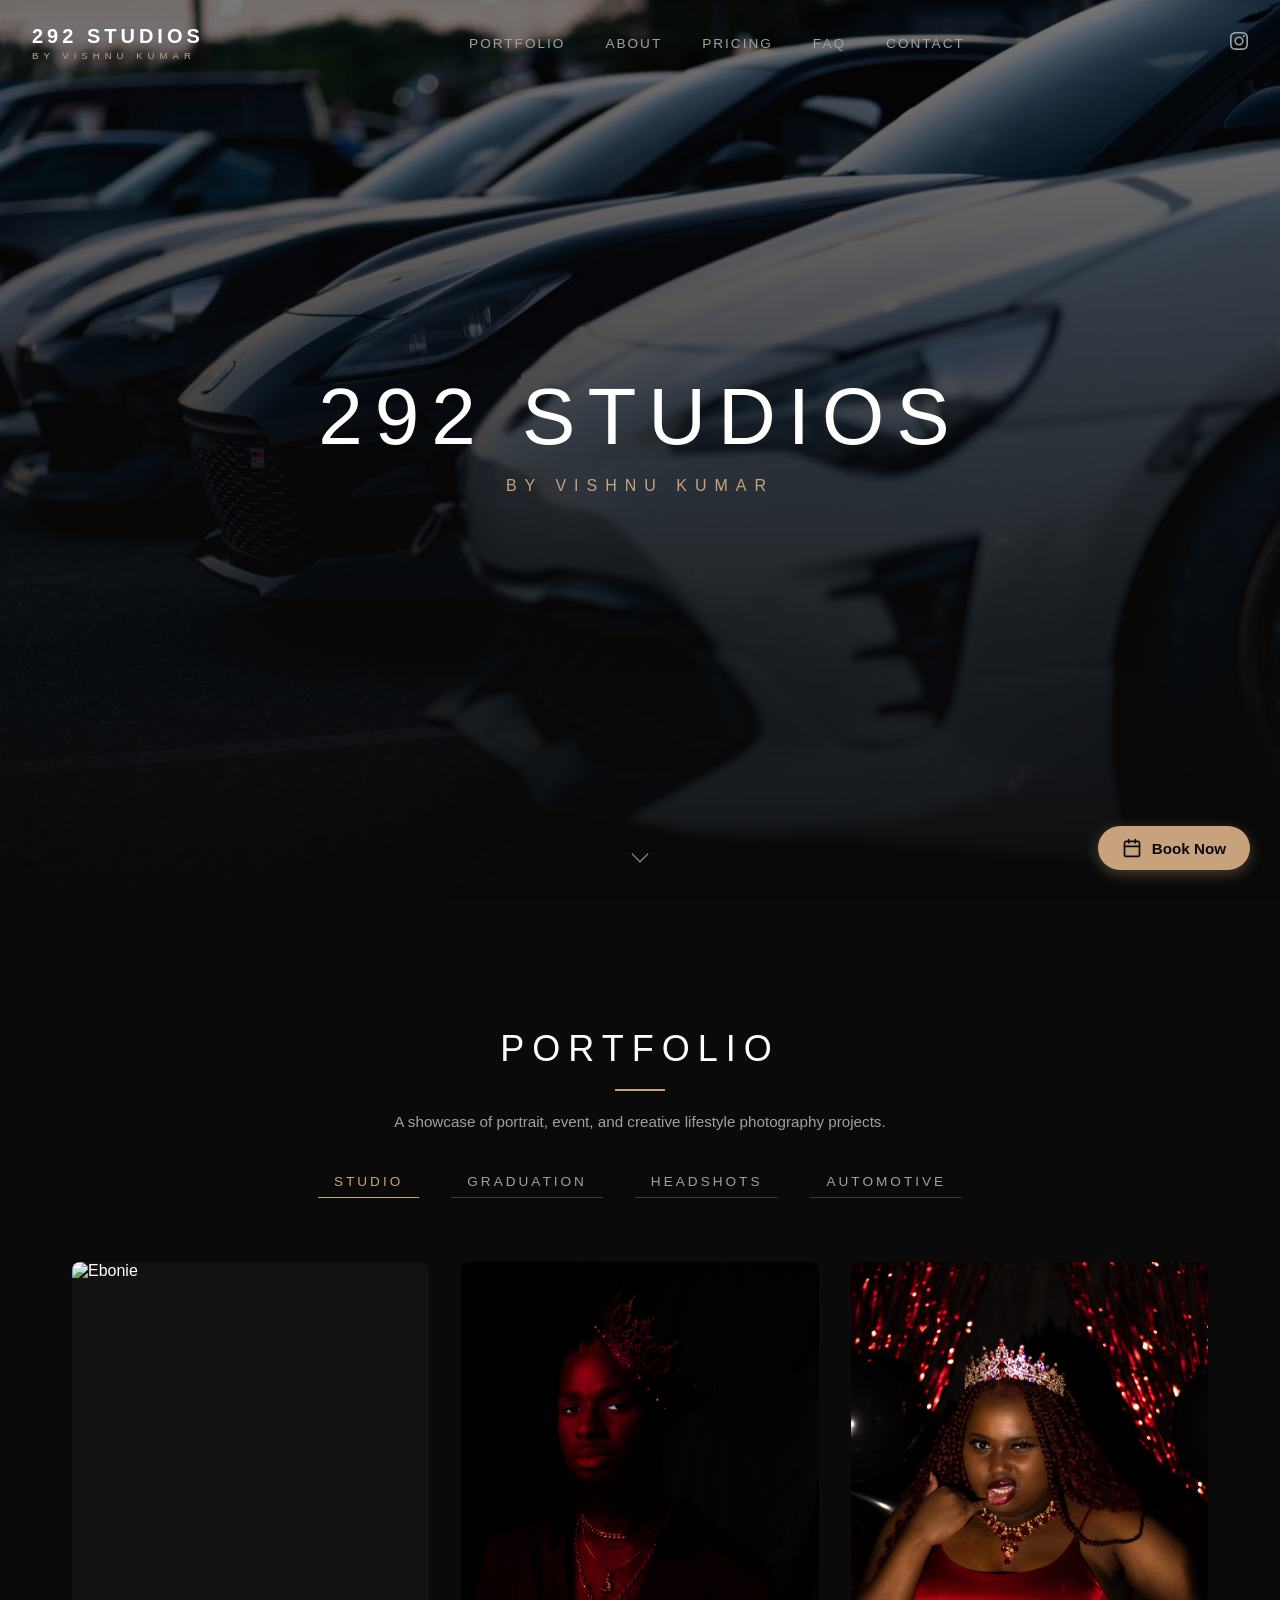
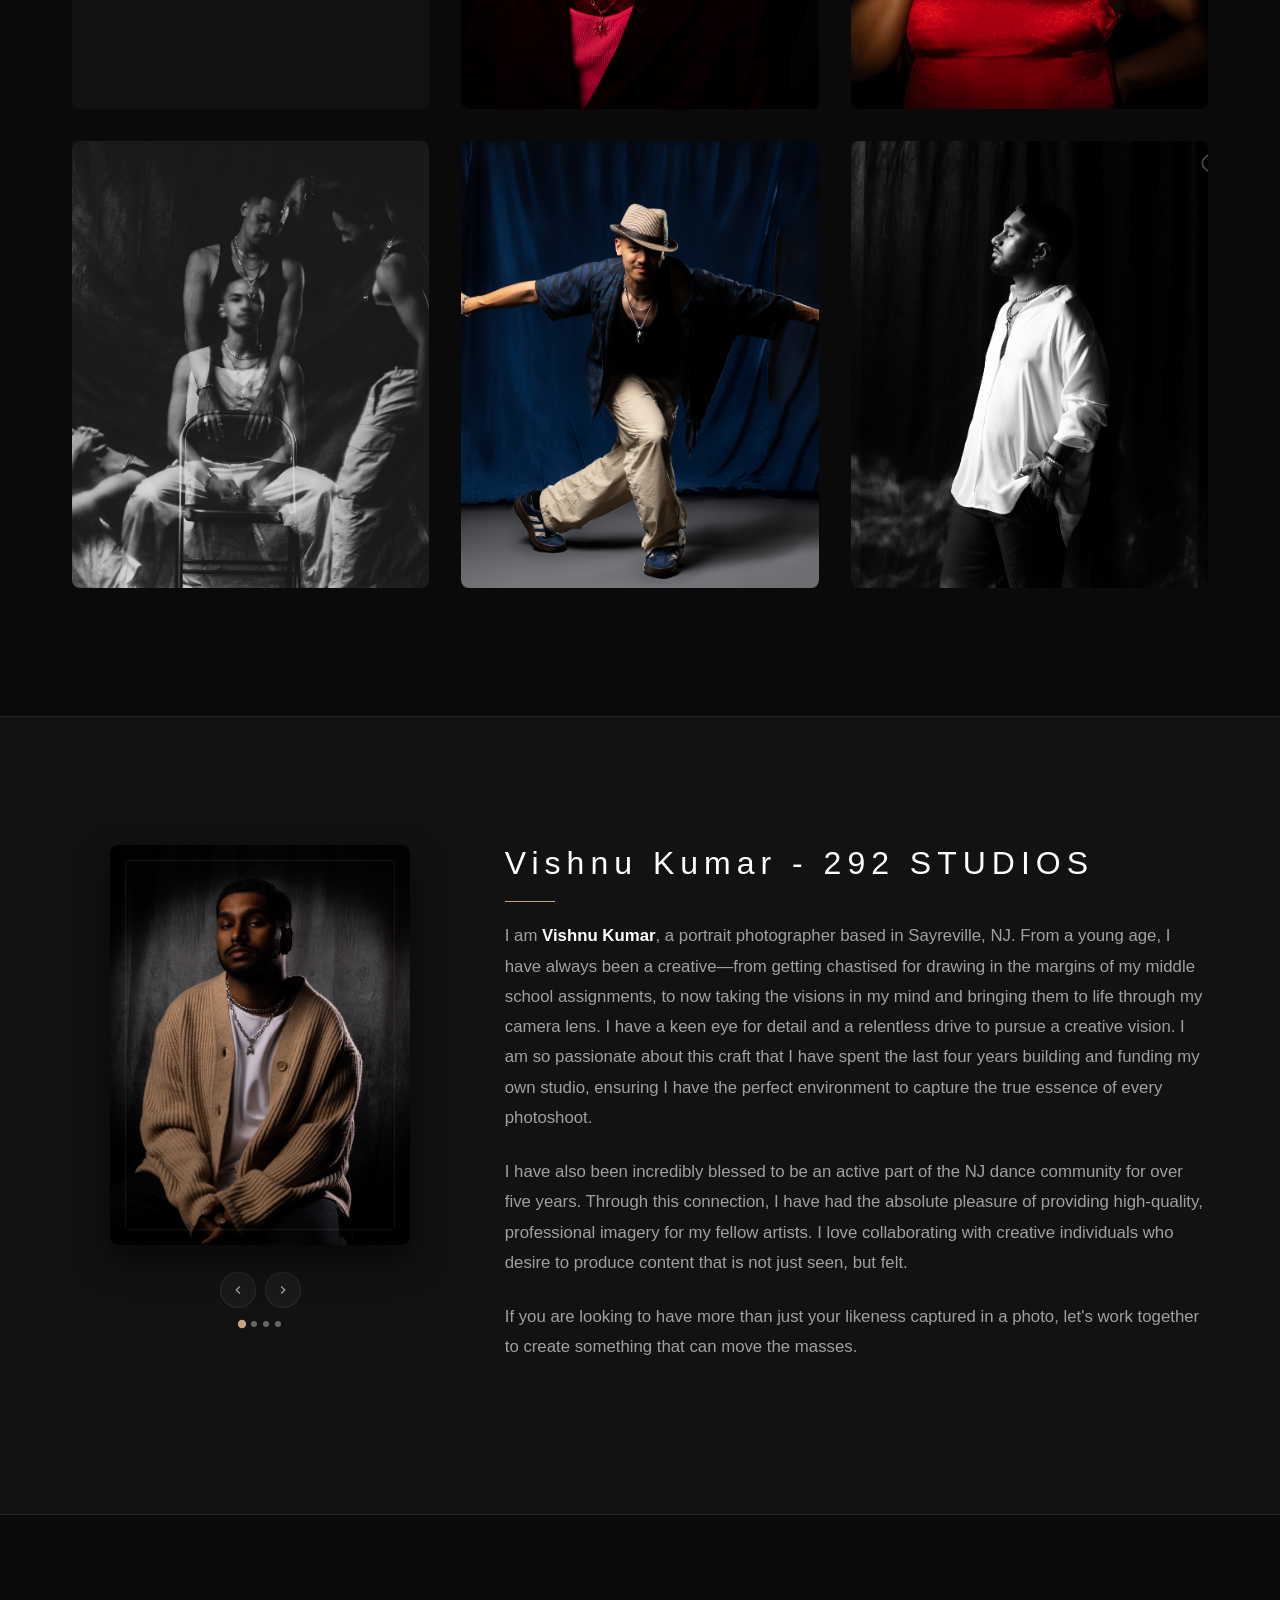
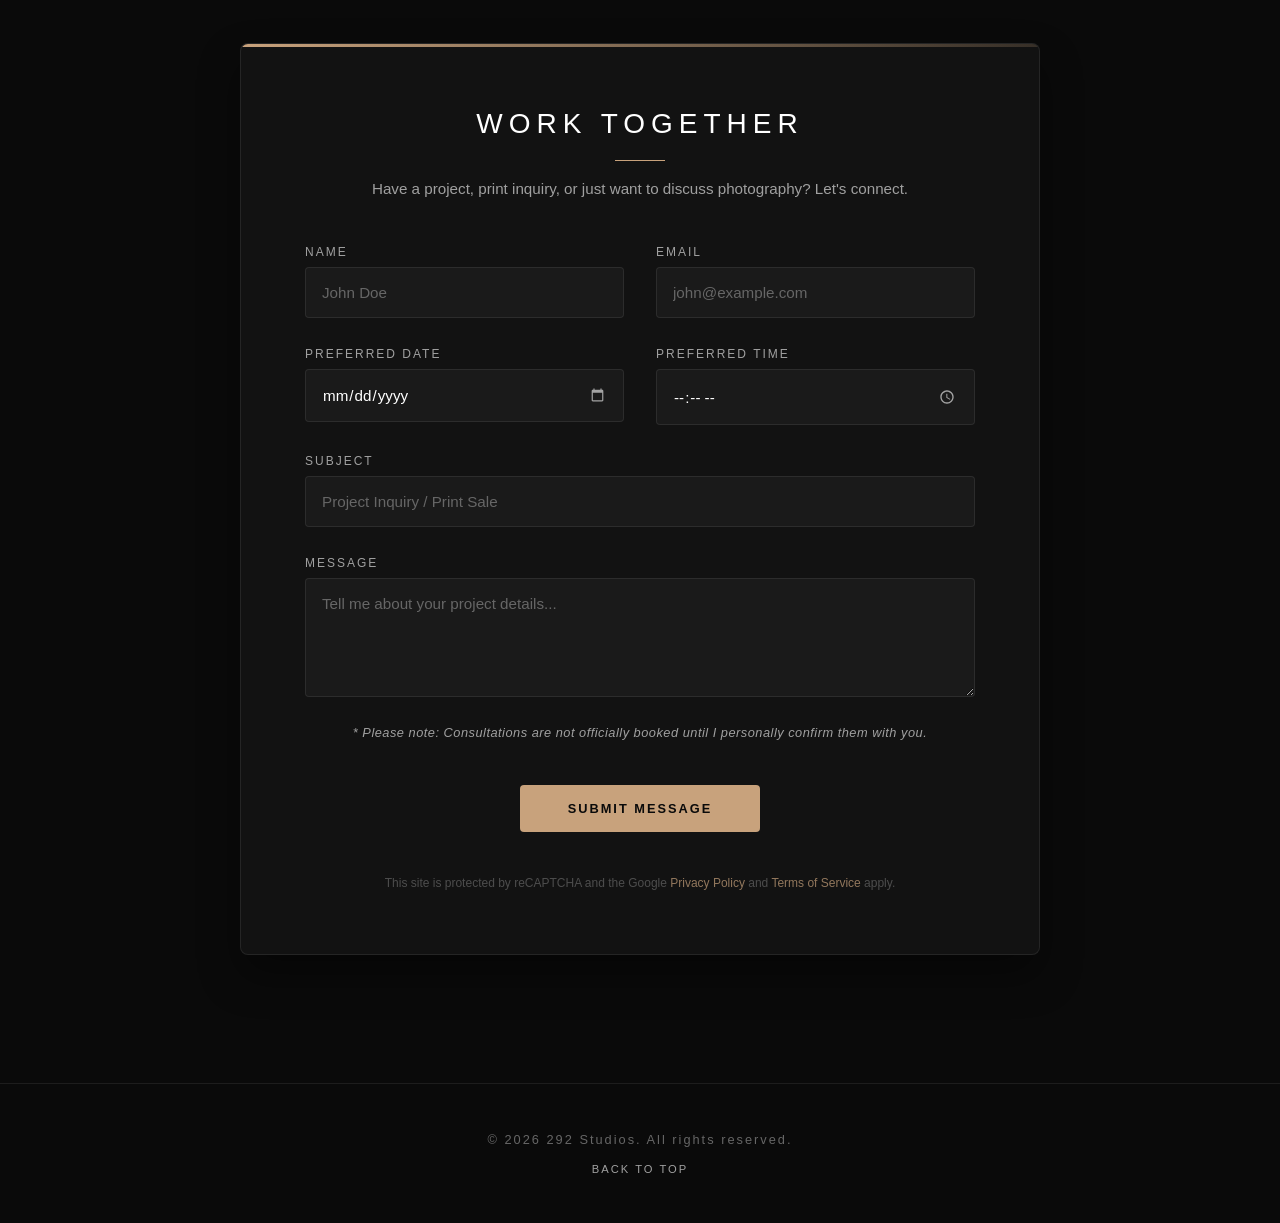
==== index.html @ e20401af "feat: display all automotive photos directly in grid on home page and add direct lightbox support" ====
<!DOCTYPE html>
<html lang="en">
<head>
    <meta charset="UTF-8">
    <meta name="viewport" content="width=device-width, initial-scale=1.0">
    <meta http-equiv="Content-Security-Policy" content="default-src 'self'; script-src 'self' https://www.googletagmanager.com https://cdn.jsdelivr.net https://www.google.com/recaptcha/ https://www.gstatic.com/recaptcha/; style-src 'self' 'unsafe-inline' https://fonts.googleapis.com https://cdn.jsdelivr.net; font-src 'self' https://fonts.gstatic.com; img-src 'self' data: https://images.unsplash.com https://www.google-analytics.com; connect-src 'self' https://script.google.com https://script.googleusercontent.com https://www.google-analytics.com https://*.google-analytics.com https://stats.g.doubleclick.net; frame-src 'self' https://www.google.com/recaptcha/ https://recaptcha.google.com/recaptcha/;">
    
    <!-- Google tag (gtag.js) -->
    <script async src="https://www.googletagmanager.com/gtag/js?id=G-B8R3D8LXMF"></script>
    <script src="analytics.js"></script>

    <!-- Google reCAPTCHA v3 -->
    <script src="https://www.google.com/recaptcha/api.js?render=6LdbzBUtAAAAAA5nmAfahGIEbSzYOZfXv3OwTyxu"></script>

    <meta name="description" content="Discover 292 STUDIOS by Vishnu Kumar, a premium portrait, graduation, and studio headshot photographer based in Sayreville, NJ. Book your creative session today.">
    <title>292 STUDIOS | Portrait, Graduation & Headshot Photographer Sayreville, NJ</title>
    
    <!-- Google Fonts -->
    <link rel="preconnect" href="https://fonts.googleapis.com">
    <link rel="preconnect" href="https://fonts.gstatic.com" crossorigin>
    <link href="https://fonts.googleapis.com/css2?family=Inter:wght@300;400;500;600&family=Montserrat:ital,wght@0,300;0,400;0,500;0,700;1,300&display=swap" rel="stylesheet">
    
    <!-- Flatpickr Date/Time Picker CSS -->
    <link rel="stylesheet" href="https://cdn.jsdelivr.net/npm/flatpickr/dist/flatpickr.min.css">
    <link rel="stylesheet" href="https://cdn.jsdelivr.net/npm/flatpickr/dist/themes/dark.css">
    <!-- Stylesheet -->
    <link rel="stylesheet" href="styles.css">

    <!-- Schema.org LocalBusiness Markup -->
    <script type="application/ld+json">
    {
      "@context": "https://schema.org",
      "@type": "LocalBusiness",
      "name": "292 STUDIOS",
      "image": "https://292studios.com/images/Photos/about%20me/cover-IMG_5224-Edit.jpg",
      "@id": "https://292studios.com/#localbusiness",
      "url": "https://292studios.com",
      "telephone": "",
      "priceRange": "$$",
      "address": {
        "@type": "PostalAddress",
        "addressLocality": "Sayreville",
        "addressRegion": "NJ",
        "postalCode": "08872",
        "addressCountry": "US"
      },
      "geo": {
        "@type": "GeoCoordinates",
        "latitude": 40.4590,
        "longitude": -74.3168
      },
      "openingHoursSpecification": {
        "@type": "OpeningHoursSpecification",
        "dayOfWeek": [
          "Monday",
          "Tuesday",
          "Wednesday",
          "Thursday",
          "Friday",
          "Saturday",
          "Sunday"
        ],
        "opens": "09:00",
        "closes": "21:00"
      },
      "sameAs": [
        "https://www.instagram.com/292_studios/"
      ]
    }
    </script>
</head>
<body>
    <!-- Custom Custom Scrollbar & Loading Cover -->
    <div id="loader" class="loader-container">
        <div class="loader-bar"></div>
    </div>

    <!-- Header & Navigation -->
    <header class="main-header" id="header">
        <div class="header-container">
            <a href="#" class="logo" id="logo-link">
                <span class="logo-name">292 STUDIOS</span>
                <span class="logo-subtitle">BY VISHNU KUMAR</span>
            </a>
            
            <nav class="nav-menu" id="nav-menu">
                <ul class="nav-list">
                    <li class="nav-item"><a href="#gallery" class="nav-link" id="nav-work">Portfolio</a></li>
                    <li class="nav-item"><a href="#about" class="nav-link" id="nav-about">About</a></li>
                    <li class="nav-item"><a href="pricing.html" class="nav-link" id="nav-pricing">Pricing</a></li>
                    <li class="nav-item"><a href="faq.html" class="nav-link" id="nav-faq">FAQ</a></li>
                    <!-- <li class="nav-item"><a href="blog.html" class="nav-link" id="nav-blog">Blog</a></li> -->
                    <li class="nav-item"><a href="#contact" class="nav-link" id="nav-contact">Contact</a></li>
                </ul>
            </nav>

            <div class="header-socials">
                <a href="https://www.instagram.com/292_studios/" target="_blank" rel="noopener" class="social-icon-link" id="social-instagram" aria-label="Instagram">
                    <svg viewBox="0 0 24 24" class="svg-icon"><path d="M12 2.163c3.204 0 3.584.012 4.85.07 3.252.148 4.771 1.691 4.919 4.919.058 1.265.069 1.645.069 4.849 0 3.205-.012 3.584-.069 4.849-.149 3.225-1.664 4.771-4.919 4.919-1.266.058-1.644.07-4.85.07-3.204 0-3.584-.012-4.849-.07-3.26-.149-4.771-1.699-4.919-4.92-.058-1.265-.07-1.644-.07-4.849 0-3.204.013-3.583.07-4.849.149-3.227 1.664-4.771 4.919-4.919 1.266-.057 1.645-.069 4.849-.069zM12 0C8.741 0 8.333.014 7.053.072 2.695.272.273 2.69.073 7.051.014 8.333 0 8.741 0 12c0 3.259.014 3.668.072 4.948.2 4.358 2.618 6.78 6.98 6.98 1.281.058 1.689.072 4.948.072 3.259 0 3.668-.014 4.948-.072 4.354-.2 6.782-2.618 6.979-6.98.059-1.28.073-1.689.073-4.948 0-3.259-.014-3.667-.072-4.947-.196-4.354-2.617-6.78-6.979-6.98C15.668.014 15.259 0 12 0zm0 5.838a6.162 6.162 0 100 12.324 6.162 6.162 0 000-12.324zM12 16a4 4 0 110-8 4 4 0 010 8zm6.406-11.845a1.44 1.44 0 100 2.881 1.44 1.44 0 000-2.881z"/></svg>
                </a>
            </div>

            <!-- Mobile Hamburger Menu Button -->
            <button class="menu-toggle" id="menu-toggle-btn" aria-label="Toggle Menu">
                <span class="hamburger-bar"></span>
                <span class="hamburger-bar"></span>
                <span class="hamburger-bar"></span>
            </button>
        </div>
    </header>

    <!-- Mobile Nav Overlay -->
    <div class="mobile-nav-overlay" id="mobile-nav-overlay">
        <ul class="mobile-nav-list">
            <li><a href="#gallery" class="mobile-nav-link" id="mob-nav-work">Portfolio</a></li>
            <li><a href="#about" class="mobile-nav-link" id="mob-nav-about">About</a></li>
            <li><a href="pricing.html" class="mobile-nav-link" id="mob-nav-pricing">Pricing</a></li>
            <li><a href="faq.html" class="mobile-nav-link" id="mob-nav-faq">FAQ</a></li>
            <!-- <li><a href="blog.html" class="mobile-nav-link" id="mob-nav-blog">Blog</a></li> -->
            <li><a href="#contact" class="mobile-nav-link" id="mob-nav-contact">Contact</a></li>
        </ul>
        <div class="mobile-socials">
            <a href="https://www.instagram.com/292_studios/" target="_blank" rel="noopener" class="social-icon-link" aria-label="Instagram">
                <svg viewBox="0 0 24 24" class="svg-icon"><path d="M12 2.163c3.204 0 3.584.012 4.85.07 3.252.148 4.771 1.691 4.919 4.919.058 1.265.069 1.645.069 4.849 0 3.205-.012 3.584-.069 4.849-.149 3.225-1.664 4.771-4.919 4.919-1.266.058-1.644.07-4.85.07-3.204 0-3.584-.012-4.849-.07-3.26-.149-4.771-1.699-4.919-4.92-.058-1.265-.07-1.644-.07-4.849 0-3.204.013-3.583.07-4.849.149-3.227 1.664-4.771 4.919-4.919 1.266-.057 1.645-.069 4.849-.069zM12 0C8.741 0 8.333.014 7.053.072 2.695.272.273 2.69.073 7.051.014 8.333 0 8.741 0 12c0 3.259.014 3.668.072 4.948.2 4.358 2.618 6.78 6.98 6.98 1.281.058 1.689.072 4.948.072 3.259 0 3.668-.014 4.948-.072 4.354-.2 6.782-2.618 6.979-6.98.059-1.28.073-1.689.073-4.948 0-3.259-.014-3.667-.072-4.947-.196-4.354-2.617-6.78-6.979-6.98C15.668.014 15.259 0 12 0zm0 5.838a6.162 6.162 0 100 12.324 6.162 6.162 0 000-12.324zM12 16a4 4 0 110-8 4 4 0 010 8zm6.406-11.845a1.44 1.44 0 100 2.881 1.44 1.44 0 000-2.881z"/></svg>
            </a>
        </div>
    </div>

    <!-- Hero / Showcase Section -->
    <section class="hero-section" id="home">
        <div class="hero-bg-wrapper">
            <img src="images/Photos/Automotive/DSC01875.jpg" alt="A lineup of modern sports cars parked at dusk" class="hero-bg-img">
            <div class="hero-overlay"></div>
        </div>
        <div class="hero-content">
            <h1 class="hero-title animate-text-reveal">292 STUDIOS</h1>
            <p class="hero-tagline animate-fade-up">BY VISHNU KUMAR</p>
        </div>
        <div class="hero-scroll-indicator animate-bounce">
            <a href="#gallery" aria-label="Scroll down to gallery">
                <span class="scroll-arrow"></span>
            </a>
        </div>
    </section>

    <!-- Gallery / Work Section -->
    <section class="gallery-section" id="gallery">
        <div class="container">
            <div class="section-header reveal-on-scroll">
                <h2 class="section-title">PORTFOLIO</h2>
                <div class="title-underline"></div>
                <p class="section-desc">A showcase of portrait, event, and creative lifestyle photography projects.</p>
                
                <div class="gallery-tabs">
                    <button class="tab-btn active" data-tab="Studio">Studio</button>
                    <button class="tab-btn" data-tab="Graduation">Graduation</button>
                    <button class="tab-btn" data-tab="headshots">Headshots</button>
                    <button class="tab-btn" data-tab="Automotive">Automotive</button>
                </div>
            </div>

            <!-- Gallery Grid -->
            <div class="gallery-grid" id="gallery-grid">
            </div>

            </div>
        </div>
    </section>

    <!-- About & Equipment Section -->
    <section class="about-section" id="about">
        <div class="container">
            <div class="about-grid">

                <!-- Left: compact inline photo carousel -->
                <div class="about-img-col reveal-on-scroll">
                    <div class="about-carousel">
                        <div class="about-img-frame">
                            <img src="images/photo1.jpg" alt="Studio portrait" class="about-profile-img" id="about-carousel-img" draggable="false">
                            <div class="carousel-fade-overlay" id="carousel-fade"></div>
                        </div>
                        <div class="carousel-controls">
                            <div class="carousel-nav-buttons">
                                <button type="button" class="carousel-btn" id="about-prev" aria-label="Previous photo">
                                    <svg viewBox="0 0 24 24" class="svg-icon"><path d="M15.41 7.41L14 6l-6 6 6 6 1.41-1.41L10.83 12z"/></svg>
                                </button>
                                <button type="button" class="carousel-btn" id="about-next" aria-label="Next photo">
                                    <svg viewBox="0 0 24 24" class="svg-icon"><path d="M10 6L8.59 7.41 13.17 12l-4.58 4.59L10 18l6-6z"/></svg>
                                </button>
                            </div>
                            <div class="carousel-dots" id="carousel-dots">
                                <span class="carousel-dot active" data-index="0"></span>
                                <span class="carousel-dot" data-index="1"></span>
                                <span class="carousel-dot" data-index="2"></span>
                                <span class="carousel-dot" data-index="3"></span>
                            </div>
                        </div>
                    </div>
                </div>

                <!-- Right: bio + equipment -->
                <div class="about-content-col reveal-on-scroll">
                    <h3 class="about-title">Vishnu Kumar - 292 STUDIOS</h3>
                    <div class="title-underline left"></div>
                    <p class="about-bio">
                        I am <strong>Vishnu Kumar</strong>, a portrait photographer based in Sayreville, NJ. From a young age, I have always been a creative—from getting chastised for drawing in the margins of my middle school assignments, to now taking the visions in my mind and bringing them to life through my camera lens. I have a keen eye for detail and a relentless drive to pursue a creative vision. I am so passionate about this craft that I have spent the last four years building and funding my own studio, ensuring I have the perfect environment to capture the true essence of every photoshoot.
                    </p>
                    <p class="about-bio">
                        I have also been incredibly blessed to be an active part of the NJ dance community for over five years. Through this connection, I have had the absolute pleasure of providing high-quality, professional imagery for my fellow artists. I love collaborating with creative individuals who desire to produce content that is not just seen, but felt.
                    </p>
                    <p class="about-bio">
                        If you are looking to have more than just your likeness captured in a photo, let's work together to create something that can move the masses.
                    </p>
                </div>

            </div>
        </div>
    </section>

    <!-- Contact Section -->
    <section class="contact-section" id="contact">
        <div class="container">
            <div class="contact-card reveal-on-scroll">
                <div class="contact-header">
                    <h2 class="contact-title">WORK TOGETHER</h2>
                    <div class="title-underline"></div>
                    <p class="contact-subtitle">Have a project, print inquiry, or just want to discuss photography? Let's connect.</p>
                </div>
                
                <form id="contact-form" class="contact-form" action="#" method="POST" novalidate>
                    <!-- Honeypot Field for Spam Prevention -->
                    <div style="display:none;" aria-hidden="true">
                        <label for="contact-website">Website</label>
                        <input type="text" id="contact-website" name="website" tabindex="-1" autocomplete="off">
                    </div>
                    <div class="form-grid">
                        <div class="form-group">
                            <label for="contact-name">Name</label>
                            <input type="text" id="contact-name" name="name" placeholder="John Doe" required>
                            <span class="error-msg" id="error-name">Name is required</span>
                        </div>
                        <div class="form-group">
                            <label for="contact-email">Email</label>
                            <input type="email" id="contact-email" name="email" placeholder="john@example.com" required>
                            <span class="error-msg" id="error-email">Please enter a valid email address</span>
                        </div>
                    </div>
                    <div class="form-grid">
                        <div class="form-group">
                            <label for="contact-date">Preferred Date</label>
                            <input type="date" id="contact-date" name="date" required>
                            <span class="error-msg" id="error-date">Please select a preferred date</span>
                        </div>
                        <div class="form-group">
                            <label for="contact-time">Preferred Time</label>
                            <input type="time" id="contact-time" name="time" required>
                            <span class="error-msg" id="error-time">Please select a preferred time</span>
                        </div>
                    </div>
                    <div class="form-group">
                        <label for="contact-subject">Subject</label>
                        <input type="text" id="contact-subject" name="subject" placeholder="Project Inquiry / Print Sale" required>
                        <span class="error-msg" id="error-subject">Subject is required</span>
                    </div>
                    <div class="form-group">
                        <label for="contact-message">Message</label>
                        <textarea id="contact-message" name="message" rows="5" placeholder="Tell me about your project details..." required></textarea>
                        <span class="error-msg" id="error-message">Message cannot be empty</span>
                    </div>
                    <p class="consultation-disclaimer">
                        * Please note: Consultations are not officially booked until I personally confirm them with you.
                    </p>
                    <button type="submit" class="submit-btn" id="submit-btn">
                        <span class="btn-text">Submit Message</span>
                        <span class="btn-loader"></span>
                    </button>
                    <p class="recaptcha-disclaimer">
                        This site is protected by reCAPTCHA and the Google 
                        <a href="https://policies.google.com/privacy" target="_blank" rel="noopener noreferrer">Privacy Policy</a> and 
                        <a href="https://policies.google.com/terms" target="_blank" rel="noopener noreferrer">Terms of Service</a> apply.
                    </p>
                </form>
            </div>
        </div>
    </section>

    <!-- Custom Toast Notification -->
    <div class="toast-container" id="toast-container"></div>

    <!-- Footer -->
    <footer class="footer">
        <div class="container">
            <p class="footer-copyright">&copy; 2026 292 Studios. All rights reserved.</p>
            <div class="footer-links">
                <a href="#home" class="footer-link">Back to Top</a>
            </div>
        </div>
    </footer>

    <!-- Lightbox Modal -->
    <div class="lightbox" id="lightbox" role="dialog" aria-modal="true" aria-hidden="true">
        <button class="lightbox-close" id="lightbox-close" aria-label="Close Lightbox">&times;</button>
        
        <button class="lightbox-nav lightbox-prev" id="lightbox-prev" aria-label="Previous Image">
            <svg viewBox="0 0 24 24" class="svg-icon"><path d="M15.41 7.41L14 6l-6 6 6 6 1.41-1.41L10.83 12z"/></svg>
        </button>
        
        <div class="lightbox-content-wrapper">
            <img src="" alt="" class="lightbox-img" id="lightbox-img" draggable="false">
            <div class="lightbox-caption" id="lightbox-caption">
                <div class="caption-details">
                    <span class="caption-cat" id="lightbox-cat">Category</span>
                    <h4 class="caption-title" id="lightbox-title">Image Name</h4>
                    <p class="caption-loc" id="lightbox-loc">Location</p>
                </div>
            </div>
        </div>
        
        <button class="lightbox-nav lightbox-next" id="lightbox-next" aria-label="Next Image">
            <svg viewBox="0 0 24 24" class="svg-icon"><path d="M10 6L8.59 7.41 13.17 12l-4.58 4.59L10 18l6-6z"/></svg>
        </button>
    </div>

    <!-- Floating Book Now Button -->
    <a href="#contact" class="floating-book-btn">
        <svg width="20" height="20" viewBox="0 0 24 24" fill="none" stroke="currentColor" stroke-width="2" stroke-linecap="round" stroke-linejoin="round">
            <rect x="3" y="4" width="18" height="18" rx="2" ry="2"></rect>
            <line x1="16" y1="2" x2="16" y2="6"></line>
            <line x1="8" y1="2" x2="8" y2="6"></line>
            <line x1="3" y1="10" x2="21" y2="10"></line>
        </svg>
        Book Now
    </a>

    <!-- Script -->
    <script src="https://cdn.jsdelivr.net/npm/flatpickr"></script>
    <script src="portfolio-data.js"></script>
    <script src="script.js"></script>
</body>
</html>
---- styles.css ----
/* ==========================================
   292 STUDIOS BY VISHNU KUMAR PORTFOLIO STYLES
   ========================================== */

/* --- CSS Variables & Design System --- */
:root {
    --bg-primary: #0a0a0a;
    --bg-secondary: #121212;
    --bg-tertiary: #1a1a1a;
    --accent-gold: #c8a27c;
    --accent-gold-hover: #b08d65;
    --text-primary: #ffffff;
    --text-secondary: #a0a0a0;
    --text-muted: #666666;
    --border-color: rgba(255, 255, 255, 0.08);
    --border-gold: rgba(200, 162, 124, 0.2);
    --glass-bg: rgba(18, 18, 18, 0.7);
    --glass-border: rgba(255, 255, 255, 0.05);
    --transition-smooth: all 0.4s cubic-bezier(0.25, 0.8, 0.25, 1);
    --transition-fast: all 0.2s ease;
    --font-heading: 'Montserrat', sans-serif;
    --font-body: 'Inter', sans-serif;
}

/* --- Base Resets & Page Settings --- */
* {
    margin: 0;
    padding: 0;
    box-sizing: border-box;
}

html {
    scroll-behavior: smooth;
    background-color: var(--bg-primary);
    color: var(--text-primary);
    font-family: var(--font-body);
    font-size: 16px;
    -webkit-font-smoothing: antialiased;
}

body {
    overflow-x: hidden;
}

/* --- Custom Scrollbar --- */
::-webkit-scrollbar {
    width: 8px;
}
::-webkit-scrollbar-track {
    background: var(--bg-primary);
}
::-webkit-scrollbar-thumb {
    background: var(--bg-tertiary);
    border-radius: 4px;
    border: 2px solid var(--bg-primary);
}
::-webkit-scrollbar-thumb:hover {
    background: var(--accent-gold);
}

/* --- Layout Utility --- */
.container {
    max-width: 1200px;
    margin: 0 auto;
    padding: 0 2rem;
}

/* --- Loader Bar --- */
.loader-container {
    position: fixed;
    top: 0;
    left: 0;
    width: 100%;
    height: 4px;
    background: transparent;
    z-index: 9999;
}
.loader-bar {
    width: 0%;
    height: 100%;
    background: var(--accent-gold);
    transition: width 0.3s ease;
}

/* --- Header & Navigation --- */
.main-header {
    position: fixed;
    top: 0;
    left: 0;
    width: 100%;
    z-index: 1000;
    background: transparent;
    transition: var(--transition-smooth);
    padding: 1.5rem 0;
}

.main-header.scrolled {
    background: var(--glass-bg);
    backdrop-filter: blur(15px);
    -webkit-backdrop-filter: blur(15px);
    border-bottom: 1px solid var(--glass-border);
    padding: 1rem 0;
    box-shadow: 0 10px 30px rgba(0, 0, 0, 0.5);
}

.header-container {
    display: flex;
    justify-content: space-between;
    align-items: center;
    max-width: 1400px;
    margin: 0 auto;
    padding: 0 2rem;
}

.logo {
    display: flex;
    flex-direction: column;
    text-decoration: none;
    color: var(--text-primary);
}

.logo-name {
    font-family: var(--font-heading);
    font-size: 1.25rem;
    font-weight: 700;
    letter-spacing: 4px;
    line-height: 1.2;
    transition: var(--transition-fast);
}

.logo-subtitle {
    font-family: var(--font-heading);
    font-size: 0.6rem;
    font-weight: 400;
    color: var(--accent-gold);
    letter-spacing: 5px;
    margin-top: 2px;
}

.logo:hover .logo-name {
    color: var(--accent-gold);
}

.nav-menu {
    display: flex;
}

.nav-list {
    display: flex;
    list-style: none;
    gap: 2.5rem;
}

.nav-link {
    font-family: var(--font-heading);
    font-size: 0.85rem;
    font-weight: 500;
    text-transform: uppercase;
    text-decoration: none;
    color: var(--text-secondary);
    letter-spacing: 2px;
    transition: var(--transition-fast);
    position: relative;
    padding: 0.5rem 0;
}

.nav-link::after {
    content: '';
    position: absolute;
    bottom: 0;
    left: 0;
    width: 0;
    height: 1px;
    background: var(--accent-gold);
    transition: var(--transition-fast);
}

.nav-link:hover {
    color: var(--text-primary);
}

.nav-link:hover::after {
    width: 100%;
}

.header-socials {
    display: flex;
    gap: 1.2rem;
    align-items: center;
}

.social-icon-link {
    color: var(--text-secondary);
    transition: var(--transition-fast);
}

.social-icon-link:hover {
    color: var(--accent-gold);
    transform: translateY(-2px);
}

.svg-icon {
    width: 18px;
    height: 18px;
    fill: currentColor;
}

/* --- Mobile Menu Button --- */
.menu-toggle {
    display: none;
    background: none;
    border: none;
    cursor: pointer;
    flex-direction: column;
    gap: 6px;
    padding: 5px;
}

.hamburger-bar {
    width: 24px;
    height: 1.5px;
    background-color: var(--text-primary);
    transition: var(--transition-fast);
}

/* --- Mobile Overlay Menu --- */
.mobile-nav-overlay {
    position: fixed;
    top: 0;
    right: -100%;
    width: 80%;
    max-width: 320px;
    height: 100vh;
    background: var(--bg-secondary);
    z-index: 999;
    display: flex;
    flex-direction: column;
    justify-content: center;
    padding: 3rem;
    box-shadow: -10px 0 40px rgba(0, 0, 0, 0.8);
    transition: transform 0.4s cubic-bezier(0.25, 0.8, 0.25, 1);
}

.mobile-nav-overlay.open {
    transform: translateX(-125%); /* Since it's starting at -100% on the right */
}

.mobile-nav-list {
    list-style: none;
    display: flex;
    flex-direction: column;
    gap: 2.5rem;
}

.mobile-nav-link {
    font-family: var(--font-heading);
    font-size: 1.5rem;
    font-weight: 500;
    text-transform: uppercase;
    text-decoration: none;
    color: var(--text-secondary);
    letter-spacing: 4px;
    display: block;
    transition: var(--transition-fast);
}

.mobile-nav-link:hover {
    color: var(--accent-gold);
    padding-left: 10px;
}

/* --- Hero Section --- */
.hero-section {
    position: relative;
    height: 100vh;
    width: 100%;
    display: flex;
    align-items: center;
    justify-content: center;
    text-align: center;
    overflow: hidden;
}

.hero-bg-wrapper {
    position: absolute;
    top: 0;
    left: 0;
    width: 100%;
    height: 100%;
    z-index: 1;
}

.hero-bg-img {
    width: 100%;
    height: 100%;
    object-fit: cover;
    object-position: center;
    transform: scale(1.05);
    filter: brightness(0.65) contrast(1.05);
    transition: transform 0.1s ease-out; /* For parallax script */
}

.hero-overlay {
    position: absolute;
    top: 0;
    left: 0;
    width: 100%;
    height: 100%;
    background: linear-gradient(180deg, rgba(10, 10, 10, 0.3) 0%, rgba(10, 10, 10, 0.9) 100%);
}

.hero-content {
    position: relative;
    z-index: 2;
    padding: 0 1.5rem;
}

.hero-title {
    font-family: var(--font-heading);
    font-size: 5rem;
    font-weight: 300;
    letter-spacing: 12px;
    margin-bottom: 1rem;
    color: var(--text-primary);
    line-height: 1.1;
}

.hero-tagline {
    font-family: var(--font-heading);
    font-size: 1rem;
    font-weight: 400;
    letter-spacing: 8px;
    color: var(--accent-gold);
    margin-bottom: 2rem;
}

.hero-scroll-indicator {
    position: absolute;
    bottom: 2.5rem;
    left: 50%;
    transform: translateX(-50%);
    z-index: 2;
}

.scroll-arrow {
    display: block;
    width: 12px;
    height: 12px;
    border-bottom: 1px solid var(--text-secondary);
    border-right: 1px solid var(--text-secondary);
    transform: rotate(45deg);
    transition: var(--transition-fast);
}

.hero-scroll-indicator:hover .scroll-arrow {
    border-color: var(--accent-gold);
}

/* Animations classes for Hero load */
@keyframes textReveal {
    0% { opacity: 0; transform: translateY(30px); filter: blur(5px); }
    100% { opacity: 1; transform: translateY(0); filter: blur(0); }
}
.animate-text-reveal {
    animation: textReveal 1.2s cubic-bezier(0.25, 0.8, 0.25, 1) forwards;
}
.animate-fade-up {
    opacity: 0;
    animation: textReveal 1s cubic-bezier(0.25, 0.8, 0.25, 1) 0.4s forwards;
}

@keyframes bounce {
    0%, 100% { transform: translateY(0) translateX(-50%); }
    50% { transform: translateY(-8px) translateX(-50%); }
}
.animate-bounce {
    animation: bounce 2s infinite ease-in-out;
}

/* --- Section Headers --- */
.section-header {
    text-align: center;
    margin-bottom: 4rem;
}

.section-title {
    font-family: var(--font-heading);
    font-size: 2.25rem;
    font-weight: 300;
    letter-spacing: 8px;
    color: var(--text-primary);
    text-transform: uppercase;
}

.title-underline {
    width: 50px;
    height: 1.5px;
    background-color: var(--accent-gold);
    margin: 1.2rem auto;
}

.title-underline.left {
    margin: 1.2rem 0;
}

.section-desc {
    color: var(--text-secondary);
    font-size: 0.95rem;
    max-width: 600px;
    margin: 0 auto;
    font-weight: 300;
    line-height: 1.6;
}

/* --- Gallery Filters --- */
.gallery-section {
    padding: 8rem 0;
}

.filter-container {
    display: flex;
    justify-content: center;
    gap: 1rem;
    margin-bottom: 3.5rem;
    flex-wrap: wrap;
}

.filter-btn {
    background: none;
    border: 1px solid var(--border-color);
    color: var(--text-secondary);
    padding: 0.75rem 1.75rem;
    font-family: var(--font-heading);
    font-size: 0.75rem;
    font-weight: 500;
    text-transform: uppercase;
    letter-spacing: 2px;
    cursor: pointer;
    border-radius: 30px;
    transition: var(--transition-fast);
}

.filter-btn:hover {
    border-color: var(--accent-gold);
    color: var(--text-primary);
}

.filter-btn.active {
    background-color: var(--accent-gold);
    border-color: var(--accent-gold);
    color: var(--bg-primary);
    box-shadow: 0 4px 15px rgba(200, 162, 124, 0.2);
}

/* --- Gallery Grid --- */
.gallery-grid {
    display: grid;
    grid-template-columns: repeat(3, 1fr);
    gap: 2rem;
    transition: var(--transition-smooth);
}

.gallery-item {
    position: relative;
    overflow: hidden;
    border-radius: 8px;
    background: var(--bg-secondary);
    aspect-ratio: 4 / 5;
    transition: transform 0.6s cubic-bezier(0.25, 0.8, 0.25, 1), opacity 0.4s ease;
}

.gallery-card-link {
    display: block;
    width: 100%;
    height: 100%;
    text-decoration: none;
    color: inherit;
}

.gallery-item.hidden {
    opacity: 0;
    transform: scale(0.9);
    pointer-events: none;
    position: absolute;
    width: 0;
    height: 0;
    overflow: hidden;
    margin: 0;
    padding: 0;
}

.gallery-card {
    position: relative;
    width: 100%;
    height: 100%;
    cursor: pointer;
    overflow: hidden;
}

.gallery-img {
    width: 100%;
    height: 100%;
    object-fit: cover;
    transition: transform 0.8s cubic-bezier(0.25, 0.8, 0.25, 1);
}

.card-overlay {
    position: absolute;
    top: 0;
    left: 0;
    width: 100%;
    height: 100%;
    background: linear-gradient(180deg, rgba(0,0,0,0) 40%, rgba(0,0,0,0.85) 100%);
    display: flex;
    justify-content: space-between;
    align-items: flex-end;
    padding: 2rem;
    opacity: 0;
    transition: opacity 0.4s ease;
}

.card-info {
    transform: translateY(20px);
    transition: transform 0.5s cubic-bezier(0.25, 0.8, 0.25, 1);
}

.card-category {
    font-family: var(--font-heading);
    font-size: 0.65rem;
    text-transform: uppercase;
    letter-spacing: 2px;
    color: var(--accent-gold);
    display: block;
    margin-bottom: 0.25rem;
}

.card-title {
    font-family: var(--font-heading);
    font-size: 1.25rem;
    font-weight: 300;
    letter-spacing: 2px;
    color: var(--text-primary);
    margin-bottom: 0.2rem;
}

.card-location {
    font-size: 0.75rem;
    color: var(--text-secondary);
    font-weight: 300;
}

.card-action {
    background: rgba(255, 255, 255, 0.1);
    backdrop-filter: blur(5px);
    -webkit-backdrop-filter: blur(5px);
    width: 40px;
    height: 40px;
    border-radius: 50%;
    display: flex;
    align-items: center;
    justify-content: center;
    border: 1px solid rgba(255, 255, 255, 0.15);
    transform: translateY(20px);
    transition: transform 0.5s cubic-bezier(0.25, 0.8, 0.25, 1), background 0.2s ease;
}

.view-icon {
    color: var(--text-primary);
    font-size: 1.5rem;
    font-weight: 300;
    line-height: 1;
}

/* Hover Effects */
.gallery-card:hover .gallery-img {
    transform: scale(1.08);
}

.gallery-card:hover .card-overlay {
    opacity: 1;
}

.gallery-card:hover .card-info,
.gallery-card:hover .card-action {
    transform: translateY(0);
}

.card-action:hover {
    background: var(--accent-gold);
    border-color: var(--accent-gold);
}

.card-action:hover .view-icon {
    color: var(--bg-primary);
}

/* --- About Section --- */
.about-section {
    background-color: var(--bg-secondary);
    padding: 8rem 0;
    border-top: 1px solid var(--border-color);
    border-bottom: 1px solid var(--border-color);
}

.about-grid {
    display: grid;
    grid-template-columns: 0.75fr 1.4fr;
    gap: 3.5rem;
    align-items: start;
}

.about-img-col {
    display: flex;
    justify-content: center;
}

.about-img-frame {
    position: relative;
    border-radius: 8px;
    overflow: hidden;
    aspect-ratio: 3 / 4;
    width: 100%;
    max-width: 300px;
    box-shadow: 0 16px 36px rgba(0, 0, 0, 0.6);
    cursor: grab;
}

.about-img-frame:active {
    cursor: grabbing;
}

.about-profile-img {
    width: 100%;
    height: 100%;
    object-fit: cover;
    object-position: top center;
    filter: none;
    transition: var(--transition-smooth);
}

.about-img-frame::after {
    content: '';
    position: absolute;
    top: 15px;
    left: 15px;
    right: 15px;
    bottom: 15px;
    border: 1px solid var(--border-gold);
    pointer-events: none;
    border-radius: 4px;
    opacity: 0.5;
    transition: var(--transition-smooth);
}

.about-img-frame:hover .about-profile-img {
    filter: none;
    transform: scale(1.03);
}

.about-img-frame:hover::after {
    opacity: 1;
    transform: scale(0.97);
}

.about-content-col {
    display: flex;
    flex-direction: column;
}

.about-title {
    font-family: var(--font-heading);
    font-size: 2rem;
    font-weight: 300;
    letter-spacing: 6px;
}

.about-bio {
    color: var(--text-secondary);
    font-size: 1.05rem;
    line-height: 1.8;
    margin-bottom: 1.5rem;
    font-weight: 300;
}

.about-bio strong {
    color: var(--text-primary);
    font-weight: 600;
}

/* --- About Carousel --- */
.about-carousel {
    display: flex;
    flex-direction: column;
    align-items: center;
    gap: 0.9rem;
}

.carousel-fade-overlay {
    position: absolute;
    inset: 0;
    background: var(--bg-secondary);
    opacity: 0;
    pointer-events: none;
    transition: opacity 0.25s ease;
    border-radius: 8px;
}

.carousel-fade-overlay.fading {
    opacity: 1;
}

.carousel-controls {
    display: flex;
    flex-direction: column;
    align-items: center;
    gap: 0.8rem;
    margin-top: 0.8rem;
}

.carousel-nav-buttons {
    display: flex;
    gap: 0.6rem;
}

.carousel-btn {
    background: var(--bg-tertiary);
    border: 1px solid var(--border-color);
    color: var(--text-secondary);
    width: 36px;
    height: 36px;
    border-radius: 50%;
    display: flex;
    align-items: center;
    justify-content: center;
    cursor: pointer;
    transition: var(--transition-fast);
    flex-shrink: 0;
}

.carousel-btn:hover {
    background: var(--accent-gold);
    border-color: var(--accent-gold);
    color: var(--bg-primary);
}

.carousel-btn .svg-icon {
    width: 16px;
    height: 16px;
    fill: currentColor;
}

.carousel-dots {
    display: flex;
    gap: 6px;
    align-items: center;
}

.carousel-dot {
    width: 6px;
    height: 6px;
    border-radius: 50%;
    background: var(--text-muted);
    cursor: pointer;
    transition: background 0.3s ease, transform 0.3s ease;
}

.carousel-dot.active {
    background: var(--accent-gold);
    transform: scale(1.4);
}

/* --- Contact Section --- */
.contact-section {
    padding: 8rem 0;
}

.contact-card {
    background: var(--bg-secondary);
    border: 1px solid var(--border-color);
    border-radius: 8px;
    padding: 4rem;
    max-width: 800px;
    margin: 0 auto;
    box-shadow: 0 20px 40px rgba(0, 0, 0, 0.4);
    position: relative;
    overflow: hidden;
}

.contact-card::before {
    content: '';
    position: absolute;
    top: 0;
    left: 0;
    width: 100%;
    height: 3px;
    background: linear-gradient(90deg, var(--accent-gold) 0%, rgba(200, 162, 124, 0.2) 100%);
}

.contact-header {
    text-align: center;
    margin-bottom: 3rem;
}

.contact-title {
    font-family: var(--font-heading);
    font-size: 1.75rem;
    font-weight: 300;
    letter-spacing: 6px;
    text-transform: uppercase;
}

.contact-subtitle {
    color: var(--text-secondary);
    font-size: 0.95rem;
    margin-top: 1rem;
    font-weight: 300;
}

.contact-form {
    display: flex;
    flex-direction: column;
    gap: 1.8rem;
}

.form-grid {
    display: grid;
    grid-template-columns: 1fr 1fr;
    gap: 2rem;
}

.form-group {
    display: flex;
    flex-direction: column;
    gap: 0.5rem;
}

.form-group label {
    font-family: var(--font-heading);
    font-size: 0.75rem;
    font-weight: 500;
    text-transform: uppercase;
    letter-spacing: 2px;
    color: var(--text-secondary);
}

.form-group input,
.form-group textarea,
.form-group select {
    background: var(--bg-tertiary);
    border: 1px solid var(--border-color);
    border-radius: 4px;
    padding: 1rem;
    color: var(--text-primary);
    font-family: var(--font-body);
    font-size: 0.95rem;
    font-weight: 300;
    transition: var(--transition-fast);
    color-scheme: dark; /* Forces the calendar popup into dark mode! */
    width: 100%;
    accent-color: var(--accent-gold);
}

/* Custom styling for the tiny calendar/clock icons inside the input */
.form-group input[type="date"]::-webkit-calendar-picker-indicator,
.form-group input[type="time"]::-webkit-calendar-picker-indicator {
    cursor: pointer;
    opacity: 0.6;
    transition: var(--transition-fast);
}

.form-group input[type="date"]::-webkit-calendar-picker-indicator:hover,
.form-group input[type="time"]::-webkit-calendar-picker-indicator:hover {
    opacity: 1;
}

.form-group input:focus,
.form-group textarea:focus,
.form-group select:focus {
    outline: none;
    border-color: var(--accent-gold);
    box-shadow: 0 0 10px rgba(200, 162, 124, 0.1);
}

.form-group input::placeholder,
.form-group textarea::placeholder {
    color: var(--text-muted);
}

/* Form validation styling */
.form-group.invalid input,
.form-group.invalid textarea {
    border-color: #df4747;
}

.error-msg {
    font-size: 0.75rem;
    color: #df4747;
    display: none;
    margin-top: 2px;
}

.form-group.invalid .error-msg {
    display: block;
}

/* Disclaimer */
.consultation-disclaimer {
    font-size: 0.8rem;
    color: var(--text-secondary);
    text-align: center;
    margin-bottom: 1rem;
    font-style: italic;
    letter-spacing: 0.5px;
}

/* Button & Loading State */
.submit-btn {
    align-self: center;
    background-color: var(--accent-gold);
    color: var(--bg-primary);
    border: none;
    padding: 1rem 3rem;
    font-family: var(--font-heading);
    font-size: 0.8rem;
    font-weight: 600;
    text-transform: uppercase;
    letter-spacing: 2px;
    cursor: pointer;
    border-radius: 4px;
    transition: var(--transition-fast);
    position: relative;
    overflow: hidden;
    display: flex;
    align-items: center;
    justify-content: center;
}

.submit-btn:hover {
    background-color: var(--accent-gold-hover);
    transform: translateY(-2px);
    box-shadow: 0 10px 20px rgba(0, 0, 0, 0.4);
}

.submit-btn:active {
    transform: translateY(0);
}

.btn-loader {
    display: none;
    width: 20px;
    height: 20px;
    border: 2px solid rgba(10,10,10,0.3);
    border-radius: 50%;
    border-top-color: var(--bg-primary);
    animation: spin 0.8s linear infinite;
    position: absolute;
}

.submit-btn.loading .btn-text {
    visibility: hidden;
    opacity: 0;
}

.submit-btn.loading .btn-loader {
    display: block;
}

@keyframes spin {
    to { transform: rotate(360deg); }
}

/* --- Lightbox Modal --- */
.lightbox {
    position: fixed;
    top: 0;
    left: 0;
    width: 100%;
    height: 100%;
    background-color: rgba(6, 6, 6, 0.98);
    z-index: 2000;
    display: flex;
    align-items: center;
    justify-content: center;
    opacity: 0;
    pointer-events: none;
    transition: opacity 0.5s cubic-bezier(0.25, 0.8, 0.25, 1);
}

.lightbox.open {
    opacity: 1;
    pointer-events: auto;
}

.lightbox-close {
    position: absolute;
    top: 2rem;
    right: 2.5rem;
    background: none;
    border: none;
    color: var(--text-secondary);
    font-size: 3rem;
    font-weight: 200;
    cursor: pointer;
    z-index: 2100;
    line-height: 1;
    transition: var(--transition-fast);
}

.lightbox-close:hover {
    color: var(--accent-gold);
    transform: scale(1.1);
}

.lightbox-nav {
    position: absolute;
    top: 50%;
    transform: translateY(-50%);
    background: rgba(20, 20, 20, 0.5);
    border: 1px solid var(--border-color);
    color: var(--text-primary);
    width: 50px;
    height: 50px;
    border-radius: 50%;
    display: flex;
    align-items: center;
    justify-content: center;
    cursor: pointer;
    z-index: 2100;
    transition: var(--transition-fast);
}

.lightbox-nav:hover {
    background: var(--accent-gold);
    color: var(--bg-primary);
    border-color: var(--accent-gold);
}

.lightbox-prev {
    left: 2.5rem;
}

.lightbox-next {
    right: 2.5rem;
}

.lightbox-content-wrapper {
    display: flex;
    flex-direction: column;
    align-items: center;
    justify-content: center;
    max-width: 80%;
    max-height: 80%;
    position: relative;
}

.lightbox-img {
    max-width: 100%;
    max-height: 70vh;
    object-fit: contain;
    border-radius: 4px;
    box-shadow: 0 20px 50px rgba(0, 0, 0, 0.8);
    opacity: 0;
    transform: scale(0.97);
    transition: transform 0.4s cubic-bezier(0.25, 0.8, 0.25, 1), opacity 0.4s ease;
}

.lightbox.open .lightbox-img {
    opacity: 1;
    transform: scale(1);
}

.lightbox-caption {
    width: 100%;
    max-width: 900px;
    margin-top: 1.5rem;
    display: flex;
    justify-content: space-between;
    align-items: flex-start;
    gap: 2rem;
    opacity: 0;
    transform: translateY(10px);
    transition: transform 0.4s cubic-bezier(0.25, 0.8, 0.25, 1) 0.1s, opacity 0.4s ease 0.1s;
}

.lightbox.open .lightbox-caption {
    opacity: 1;
    transform: translateY(0);
}

.caption-details {
    display: flex;
    flex-direction: column;
}

.caption-cat {
    font-family: var(--font-heading);
    font-size: 0.65rem;
    text-transform: uppercase;
    letter-spacing: 2px;
    color: var(--accent-gold);
    margin-bottom: 0.3rem;
}

.caption-title {
    font-family: var(--font-heading);
    font-size: 1.35rem;
    font-weight: 300;
    letter-spacing: 2px;
    margin-bottom: 0.2rem;
}

.caption-loc {
    font-size: 0.8rem;
    color: var(--text-secondary);
    font-weight: 300;
}

.exif-data {
    display: flex;
    gap: 0.5rem;
    flex-wrap: wrap;
    margin-top: 0.5rem;
}

.exif-tag {
    background: var(--bg-tertiary);
    border: 1px solid var(--border-color);
    padding: 0.4rem 0.8rem;
    border-radius: 4px;
    font-size: 0.75rem;
    color: var(--text-secondary);
    font-weight: 300;
}

/* --- Toast Notifications --- */
.toast-container {
    position: fixed;
    bottom: 2rem;
    right: 2rem;
    z-index: 3000;
    display: flex;
    flex-direction: column;
    gap: 0.75rem;
}

.toast {
    background: var(--bg-secondary);
    border: 1px solid var(--border-color);
    border-left: 3px solid var(--accent-gold);
    padding: 1.25rem 2rem;
    border-radius: 4px;
    color: var(--text-primary);
    box-shadow: 0 10px 30px rgba(0, 0, 0, 0.5);
    display: flex;
    align-items: center;
    gap: 1rem;
    transform: translateX(120%);
    transition: transform 0.4s cubic-bezier(0.25, 0.8, 0.25, 1);
}

.toast.show {
    transform: translateX(0);
}

.toast-msg {
    font-size: 0.9rem;
    font-weight: 300;
}

.toast-success-icon {
    color: var(--accent-gold);
    font-size: 1.2rem;
}

/* --- Scroll triggered fade-in styles --- */
.reveal-on-scroll {
    opacity: 0;
    transform: translateY(40px);
    transition: opacity 0.8s cubic-bezier(0.25, 0.8, 0.25, 1), transform 0.8s cubic-bezier(0.25, 0.8, 0.25, 1);
}

.reveal-on-scroll.active {
    opacity: 1;
    transform: translateY(0);
}

/* --- Footer --- */
.footer {
    border-top: 1px solid var(--border-color);
    padding: 3rem 0;
    text-align: center;
    background-color: var(--bg-primary);
}

.footer-copyright {
    color: var(--text-muted);
    font-size: 0.8rem;
    letter-spacing: 2px;
    margin-bottom: 1rem;
    font-weight: 300;
}

.footer-links {
    display: flex;
    justify-content: center;
}

.footer-link {
    font-family: var(--font-heading);
    font-size: 0.7rem;
    color: var(--text-secondary);
    text-transform: uppercase;
    letter-spacing: 2px;
    text-decoration: none;
    transition: var(--transition-fast);
}

.footer-link:hover {
    color: var(--accent-gold);
}

/* ==========================================
   MEDIA QUERIES / RESPONSIVENESS
   ========================================== */

@media (max-width: 1024px) {
    .hero-title {
        font-size: 4rem;
        letter-spacing: 8px;
    }
    
    .gallery-grid {
        grid-template-columns: repeat(2, 1fr);
        gap: 1.5rem;
    }
    
    .about-grid {
        grid-template-columns: 1fr;
        gap: 4rem;
    }
    
    .about-img-col {
        order: 1;
    }
    
    .about-content-col {
        order: 2;
    }
}

@media (max-width: 768px) {
    .container {
        padding: 0 1.5rem;
    }
    
    .main-header {
        padding: 1rem 0;
        background: var(--glass-bg);
        backdrop-filter: blur(15px);
        -webkit-backdrop-filter: blur(15px);
        border-bottom: 1px solid var(--glass-border);
    }
    
    .nav-menu, 
    .header-socials {
        display: none;
    }
    
    .menu-toggle {
        display: flex;
    }
    
    /* Toggle active state hamburger */
    .menu-toggle.open .hamburger-bar:nth-child(1) {
        transform: translateY(7.5px) rotate(45deg);
    }
    
    .menu-toggle.open .hamburger-bar:nth-child(2) {
        opacity: 0;
    }
    
    .menu-toggle.open .hamburger-bar:nth-child(3) {
        transform: translateY(-7.5px) rotate(-45deg);
    }
    
    .hero-title {
        font-size: 2.75rem;
        letter-spacing: 5px;
    }
    
    .hero-tagline {
        font-size: 0.8rem;
        letter-spacing: 4px;
    }
    
    .gallery-grid {
        grid-template-columns: 1fr;
    }
    
    .contact-card {
        padding: 2.5rem 1.5rem;
    }
    
    .form-grid {
        grid-template-columns: 1fr;
        gap: 1.8rem;
    }
    
    .lightbox-nav {
        width: 40px;
        height: 40px;
    }
    
    .lightbox-prev {
        left: 1rem;
    }
    
    .lightbox-next {
        right: 1rem;
    }
    
    .lightbox-caption {
        flex-direction: column;
        gap: 1rem;
        align-items: center;
        text-align: center;
    }
    
    .exif-data {
        justify-content: center;
    }
    
    .lightbox-content-wrapper {
        max-width: 90%;
    }
}

/* --- Pricing Section --- */
.pricing-section {
    padding: 4rem 0 8rem 0;
    background-color: var(--bg-secondary);
}

.pricing-grid {
    display: grid;
    grid-template-columns: repeat(3, 1fr);
    gap: 2rem;
    align-items: center;
}

.pricing-card {
    background-color: var(--bg-tertiary);
    border: 1px solid var(--border-color);
    padding: 3rem 2.5rem;
    display: flex;
    flex-direction: column;
    position: relative;
    transition: var(--transition-smooth);
    overflow: hidden;
}

.pricing-card::before {
    content: '';
    position: absolute;
    top: 0;
    left: 0;
    width: 100%;
    height: 4px;
    background-color: var(--accent-gold);
    transform: scaleX(0);
    transform-origin: left;
    transition: var(--transition-smooth);
}

.pricing-card:hover {
    transform: translateY(-10px);
    border-color: var(--border-gold);
    box-shadow: 0 20px 40px rgba(0, 0, 0, 0.4);
}

.pricing-card:hover::before {
    transform: scaleX(1);
}

.pricing-card.popular {
    border-color: var(--border-gold);
    padding: 4rem 2.5rem;
    background: linear-gradient(to bottom, var(--bg-tertiary), #1e1a17);
}

.pricing-badge {
    position: absolute;
    top: 1rem;
    right: 1rem;
    background-color: var(--accent-gold);
    color: var(--bg-primary);
    font-size: 0.75rem;
    font-family: var(--font-heading);
    font-weight: 700;
    text-transform: uppercase;
    letter-spacing: 1px;
    padding: 0.4rem 1rem;
    border-radius: 20px;
}

.pricing-header {
    text-align: center;
    margin-bottom: 2.5rem;
    padding-bottom: 2rem;
    border-bottom: 1px solid var(--border-color);
}

.pricing-tier {
    font-family: var(--font-heading);
    font-size: 1.5rem;
    font-weight: 300;
    text-transform: uppercase;
    letter-spacing: 3px;
    color: var(--text-secondary);
    margin-bottom: 1rem;
}

.pricing-price {
    font-family: var(--font-heading);
    font-size: 3.5rem;
    font-weight: 300;
    color: var(--accent-gold);
}

.pricing-sub {
    font-size: 1rem;
    color: var(--text-muted);
    font-weight: 400;
    text-transform: uppercase;
    letter-spacing: 1px;
    display: block;
    margin-top: 0.5rem;
}

.pricing-features {
    list-style: none;
    flex-grow: 1;
    margin-bottom: 3rem;
}

.pricing-features li {
    font-size: 0.95rem;
    color: var(--text-primary);
    margin-bottom: 1rem;
    line-height: 1.5;
    position: relative;
    padding-left: 1.5rem;
}

.pricing-features li::before {
    content: '→';
    position: absolute;
    left: 0;
    color: var(--accent-gold);
}

.pricing-extra {
    font-size: 0.8rem;
    color: var(--text-muted);
    display: block;
    margin-top: 0.2rem;
}

.pricing-btn {
    display: block;
    text-align: center;
    padding: 1.2rem 2rem;
    font-family: var(--font-heading);
    font-size: 0.85rem;
    font-weight: 500;
    text-transform: uppercase;
    letter-spacing: 2px;
    color: var(--bg-primary);
    background-color: var(--text-primary);
    text-decoration: none;
    transition: var(--transition-fast);
}

.pricing-card.popular .pricing-btn {
    background-color: var(--accent-gold);
}

.pricing-btn:hover {
    background-color: var(--accent-gold-hover);
    color: var(--bg-primary);
}

@media (max-width: 1024px) {
    .pricing-grid {
        grid-template-columns: repeat(2, 1fr);
    }
}

@media (max-width: 768px) {
    .pricing-grid {
        grid-template-columns: 1fr;
    }
    .pricing-card.popular {
        padding: 3rem 2.5rem;
    }
}

/* Gallery Tabs */
.gallery-tabs {
    display: flex;
    justify-content: center;
    gap: 2rem;
    margin-top: 2rem;
    margin-bottom: 3rem;
    flex-wrap: wrap;
}

.tab-btn {
    background: transparent;
    border: none;
    border-bottom: 1px solid rgba(255, 255, 255, 0.2);
    color: var(--text-secondary);
    padding: 0.5rem 1rem;
    cursor: pointer;
    transition: all 0.4s ease;
    font-family: var(--font-heading);
    font-size: 0.85rem;
    letter-spacing: 3px;
    text-transform: uppercase;
}

.tab-btn:hover, .tab-btn.active {
    color: var(--accent-gold);
    border-bottom-color: var(--accent-gold);
}

/* Mobile Socials */
.mobile-socials {
    margin-top: 3rem;
    display: flex;
    justify-content: center;
}
.mobile-socials .social-icon-link {
    width: 2.5rem;
    height: 2.5rem;
}

/* ==========================================
   FLATPICKR CUSTOM THEME OVERRIDES
   ========================================== */
.flatpickr-calendar {
    background: var(--bg-tertiary) !important;
    border: 1px solid var(--border-color) !important;
    box-shadow: 0 10px 30px rgba(0,0,0,0.5) !important;
}

.flatpickr-day.selected,
.flatpickr-day.startRange,
.flatpickr-day.endRange,
.flatpickr-day.selected.inRange,
.flatpickr-day.startRange.inRange,
.flatpickr-day.endRange.inRange,
.flatpickr-day.selected:focus,
.flatpickr-day.startRange:focus,
.flatpickr-day.endRange:focus,
.flatpickr-day.selected:hover,
.flatpickr-day.startRange:hover,
.flatpickr-day.endRange:hover,
.flatpickr-day.selected.prevMonthDay,
.flatpickr-day.startRange.prevMonthDay,
.flatpickr-day.endRange.prevMonthDay,
.flatpickr-day.selected.nextMonthDay,
.flatpickr-day.startRange.nextMonthDay,
.flatpickr-day.endRange.nextMonthDay {
    background: var(--accent-gold) !important;
    border-color: var(--accent-gold) !important;
    color: var(--bg-primary) !important;
}

.flatpickr-day:hover {
    background: rgba(200, 162, 124, 0.2) !important;
    border-color: transparent !important;
}

.flatpickr-months .flatpickr-month {
    background: var(--bg-secondary) !important;
}

.flatpickr-current-month .flatpickr-monthDropdown-months {
    background: var(--bg-secondary) !important;
}

.flatpickr-weekdays {
    background: var(--bg-secondary) !important;
}

span.flatpickr-weekday {
    background: var(--bg-secondary) !important;
    color: var(--accent-gold) !important;
    font-weight: 500 !important;
}

.flatpickr-time input:hover,
.flatpickr-time .flatpickr-am-pm:hover,
.flatpickr-time input:focus,
.flatpickr-time .flatpickr-am-pm:focus {
    background: rgba(200, 162, 124, 0.1) !important;
}

.flatpickr-time input.flatpickr-hour {
    font-weight: bold;
}

/* Hide reCAPTCHA badge */
.grecaptcha-badge { 
    visibility: hidden; 
}

/* Floating Book Now Button */
.floating-book-btn {
    position: fixed;
    bottom: 30px;
    right: 30px;
    background-color: var(--accent-gold);
    color: var(--bg-primary);
    padding: 12px 24px;
    border-radius: 30px;
    text-decoration: none;
    font-weight: 600;
    font-size: 0.95rem;
    box-shadow: 0 4px 15px rgba(222, 185, 146, 0.3);
    z-index: 1000;
    transition: all 0.3s ease;
    display: flex;
    align-items: center;
    gap: 8px;
}

.floating-book-btn:hover {
    background-color: #fff;
    box-shadow: 0 6px 20px rgba(255, 255, 255, 0.4);
    transform: translateY(-3px);
}

.floating-book-btn svg {
    margin-right: 2px;
}

/* reCAPTCHA Disclaimer Text */
.recaptcha-disclaimer {
    font-size: 0.75rem;
    color: var(--text-muted);
    margin-top: 15px;
    text-align: center;
    opacity: 0.7;
}

.recaptcha-disclaimer a {
    color: var(--accent-gold);
    text-decoration: none;
}

.recaptcha-disclaimer a:hover {
    text-decoration: underline;
}

/* Gallery Fade Animation */
.gallery-grid.fade-out {
    opacity: 0;
    transform: scale(0.98);
}

/* ==========================================
   BLOG LAYOUT & CONTENT STYLES
   ========================================== */

.blog-header-section {
    padding: 8rem 0 4rem 0;
    text-align: center;
}

.blog-grid {
    display: grid;
    grid-template-columns: repeat(3, 1fr);
    gap: 2.5rem;
    margin-bottom: 5rem;
}

@media (max-width: 1024px) {
    .blog-grid {
        grid-template-columns: repeat(2, 1fr);
        gap: 2rem;
    }
}

@media (max-width: 768px) {
    .blog-grid {
        grid-template-columns: 1fr;
        gap: 2rem;
    }
    .blog-header-section {
        padding: 6rem 0 3rem 0;
    }
}

.blog-card {
    background: var(--bg-secondary);
    border: 1px solid var(--border-color);
    border-radius: 8px;
    overflow: hidden;
    transition: transform 0.3s ease, box-shadow 0.3s ease;
    display: flex;
    flex-direction: column;
    height: 100%;
}

.blog-card:hover {
    transform: translateY(-5px);
    box-shadow: 0 10px 30px rgba(200, 162, 124, 0.1);
    border-color: rgba(200, 162, 124, 0.3);
}

.blog-img-wrapper {
    position: relative;
    padding-top: 56.25%; /* 16:9 Aspect Ratio */
    overflow: hidden;
}

.blog-card-img {
    position: absolute;
    top: 0;
    left: 0;
    width: 100%;
    height: 100%;
    object-fit: cover;
    transition: transform 0.5s ease;
}

.blog-card:hover .blog-card-img {
    transform: scale(1.05);
}

.blog-card-content {
    padding: 1.5rem;
    display: flex;
    flex-direction: column;
    flex-grow: 1;
}

.blog-card-meta {
    display: flex;
    gap: 1rem;
    font-size: 0.8rem;
    color: var(--text-muted);
    margin-bottom: 0.75rem;
    letter-spacing: 1px;
    text-transform: uppercase;
}

.blog-card-category {
    color: var(--accent-gold);
    font-weight: 500;
}

.blog-card-title {
    font-family: var(--font-heading);
    font-size: 1.25rem;
    color: var(--text-primary);
    margin-bottom: 0.75rem;
    line-height: 1.4;
    transition: color 0.3s ease;
}

.blog-card:hover .blog-card-title {
    color: var(--accent-gold);
}

.blog-card-excerpt {
    font-size: 0.9rem;
    color: var(--text-secondary);
    line-height: 1.6;
    margin-bottom: 1.5rem;
    font-weight: 300;
    flex-grow: 1;
}

.blog-card-link {
    display: flex;
    align-items: center;
    gap: 0.5rem;
    color: var(--text-primary);
    font-size: 0.9rem;
    font-weight: 500;
    text-decoration: none;
    transition: color 0.3s ease, gap 0.3s ease;
    text-transform: uppercase;
    letter-spacing: 1px;
}

.blog-card:hover .blog-card-link {
    color: var(--accent-gold);
    gap: 0.75rem;
}

.blog-card-link .arrow {
    transition: transform 0.3s ease;
}

.blog-card:hover .blog-card-link .arrow {
    transform: translateX(3px);
}

/* --- Blog Post Detail Styles --- */
.blog-detail-section {
    padding: 8rem 0 6rem 0;
}

@media (max-width: 768px) {
    .blog-detail-section {
        padding: 6rem 0 4rem 0;
    }
}

.blog-detail-container {
    max-width: 800px;
    margin: 0 auto;
    padding: 0 1.5rem;
}

.blog-post-header {
    text-align: center;
    margin-bottom: 3rem;
}

.blog-post-meta {
    display: flex;
    justify-content: center;
    gap: 1.5rem;
    font-size: 0.9rem;
    color: var(--text-muted);
    margin-bottom: 1rem;
    text-transform: uppercase;
    letter-spacing: 1.5px;
}

.blog-post-category {
    color: var(--accent-gold);
    font-weight: 500;
}

.blog-post-title {
    font-family: var(--font-heading);
    font-size: 2.5rem;
    color: var(--text-primary);
    line-height: 1.3;
    margin-bottom: 0;
    letter-spacing: -0.5px;
}

@media (max-width: 768px) {
    .blog-post-title {
        font-size: 2rem;
    }
}

.blog-post-hero {
    width: 100%;
    max-height: 480px;
    object-fit: cover;
    border-radius: 8px;
    margin-bottom: 3rem;
    border: 1px solid var(--border-color);
}

.blog-post-body {
    font-size: 1.1rem;
    line-height: 1.8;
    color: var(--text-secondary);
    font-weight: 300;
}

.blog-post-body p {
    margin-bottom: 1.5rem;
}

.blog-post-body h2 {
    font-family: var(--font-heading);
    font-size: 1.75rem;
    color: var(--text-primary);
    margin: 2.5rem 0 1.25rem 0;
    font-weight: 600;
}

.blog-post-body h3 {
    font-family: var(--font-heading);
    font-size: 1.4rem;
    color: var(--text-primary);
    margin: 2rem 0 1rem 0;
    font-weight: 600;
}

.blog-post-body blockquote {
    border-left: 3px solid var(--accent-gold);
    padding-left: 1.5rem;
    margin: 2rem 0;
    font-style: italic;
    color: var(--text-primary);
    font-size: 1.25rem;
    background: var(--bg-tertiary);
    padding-top: 1rem;
    padding-bottom: 1rem;
    border-radius: 0 4px 4px 0;
}

.blog-post-body ul, .blog-post-body ol {
    margin: 1.5rem 0;
    padding-left: 2rem;
}

.blog-post-body li {
    margin-bottom: 0.5rem;
}

.blog-post-body strong {
    color: var(--text-primary);
    font-weight: 500;
}

/* Call to Action Box */
.blog-cta-box {
    margin-top: 4rem;
    padding: 3rem;
    background: var(--bg-secondary);
    border: 1px solid var(--border-color);
    border-radius: 8px;
    text-align: center;
    position: relative;
    overflow: hidden;
}

.blog-cta-box::before {
    content: '';
    position: absolute;
    top: 0;
    left: 0;
    width: 100%;
    height: 3px;
    background: var(--accent-gold);
}

.blog-cta-title {
    font-family: var(--font-heading);
    font-size: 1.5rem;
    color: var(--text-primary);
    margin-bottom: 1rem;
}

.blog-cta-desc {
    color: var(--text-secondary);
    font-size: 1rem;
    margin-bottom: 2rem;
    max-width: 500px;
    margin-left: auto;
    margin-right: auto;
}

.blog-cta-btn {
    display: inline-block;
    background: var(--accent-gold);
    color: var(--bg-primary);
    padding: 12px 30px;
    border-radius: 30px;
    text-decoration: none;
    font-weight: 600;
    transition: all 0.3s ease;
}

.blog-cta-btn:hover {
    background: #fff;
    transform: translateY(-2px);
    box-shadow: 0 5px 15px rgba(255, 255, 255, 0.2);
}
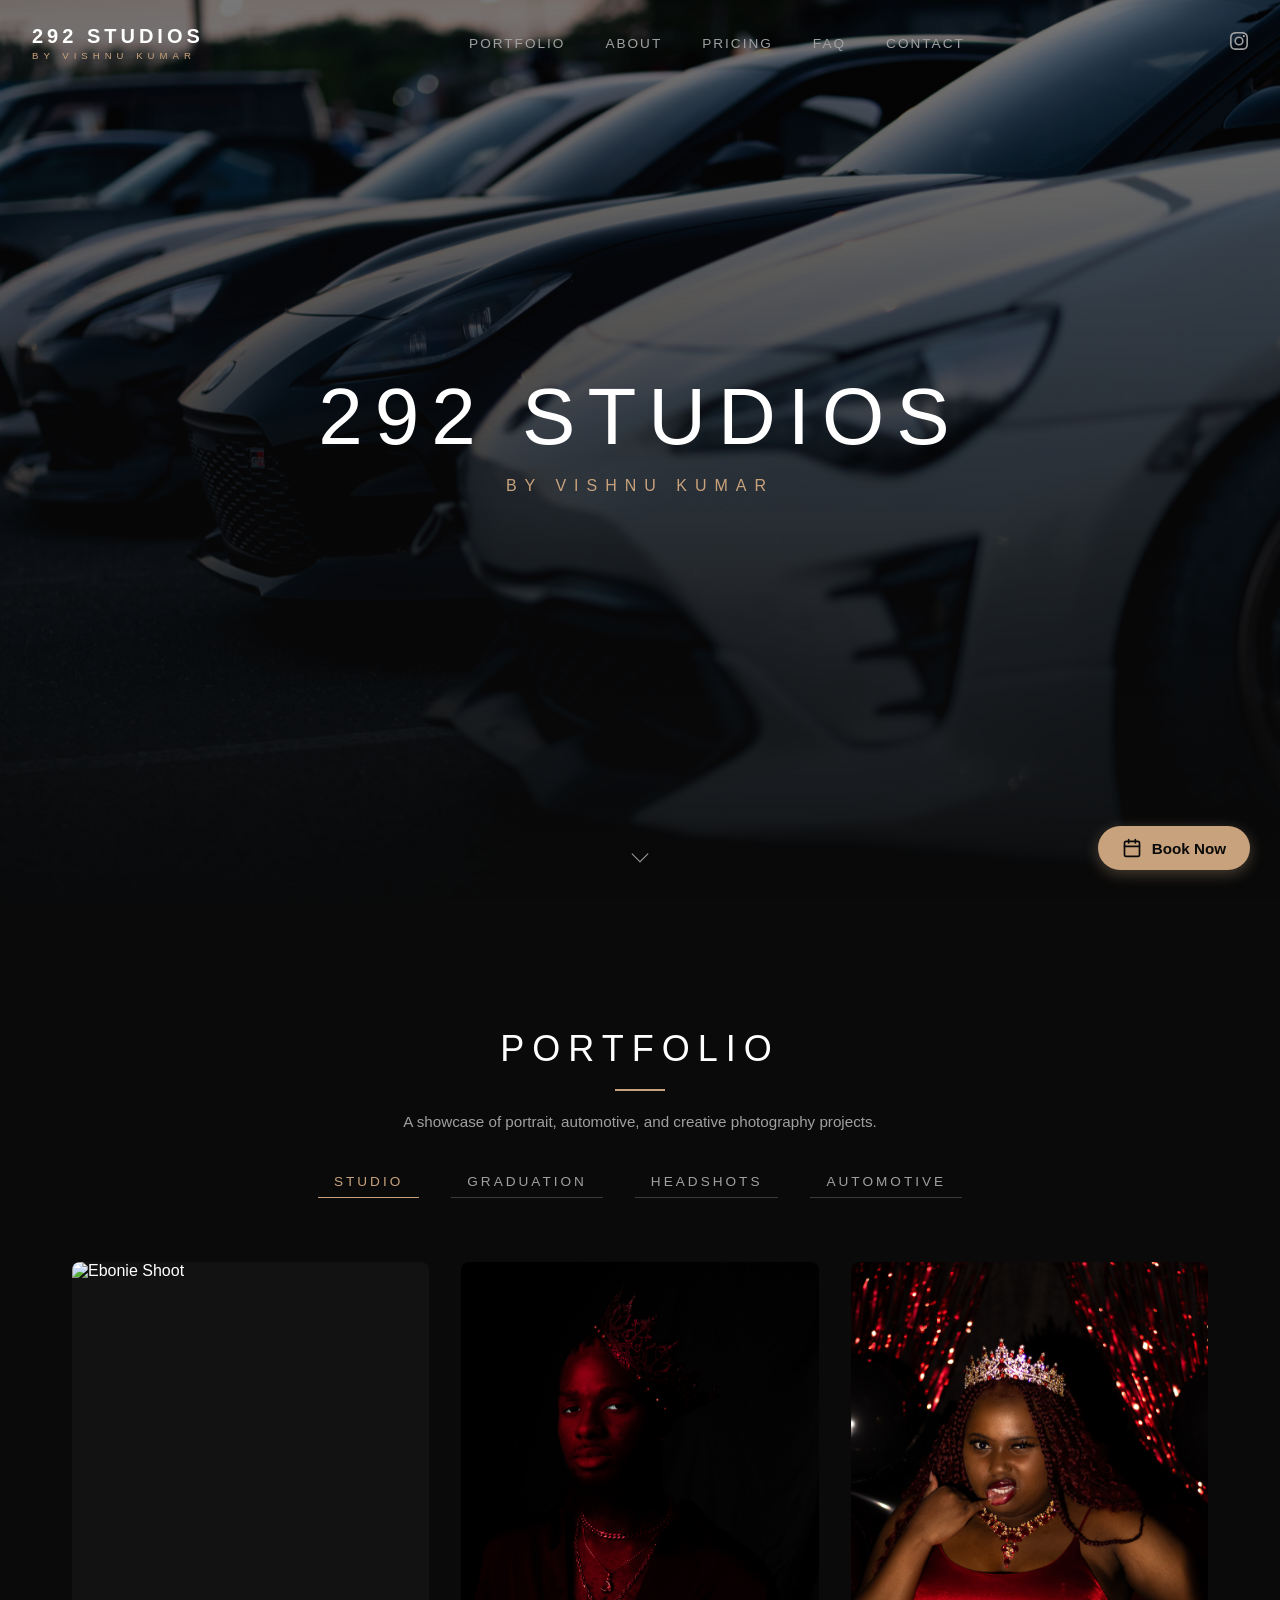
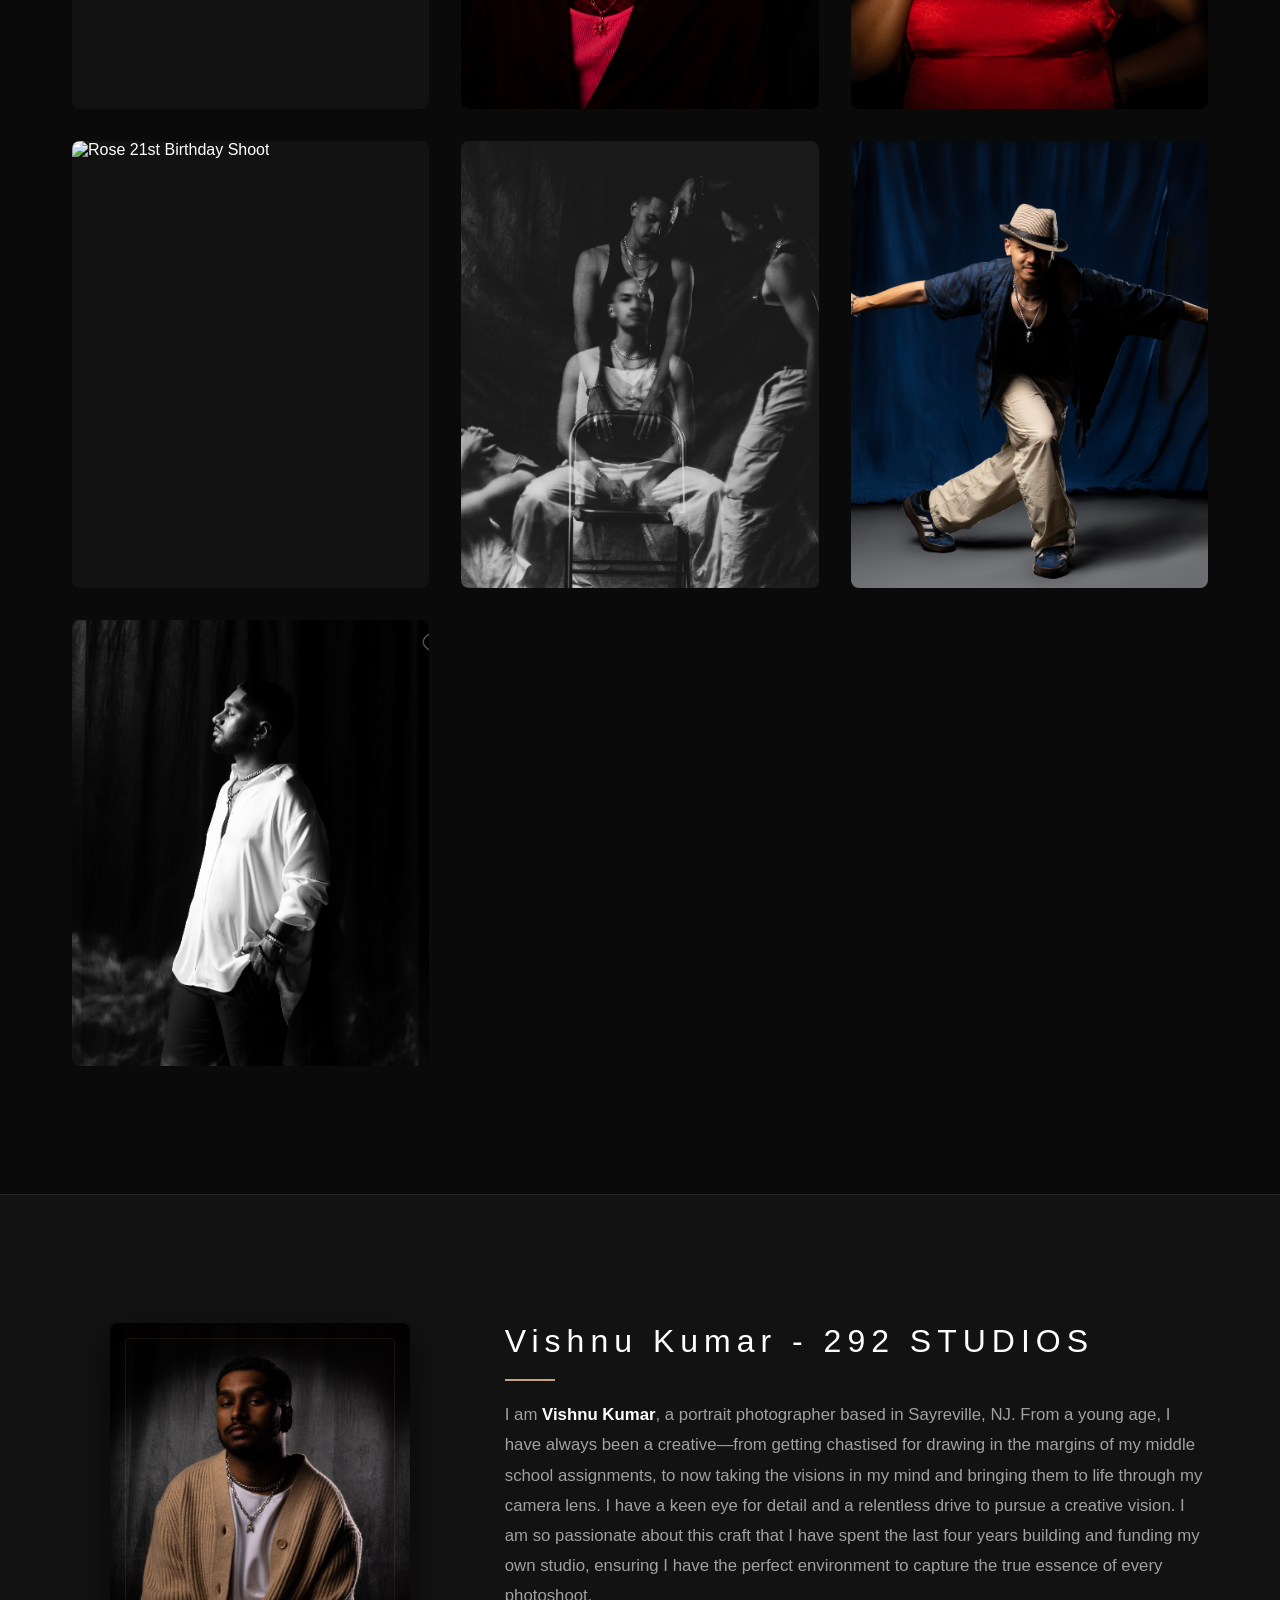
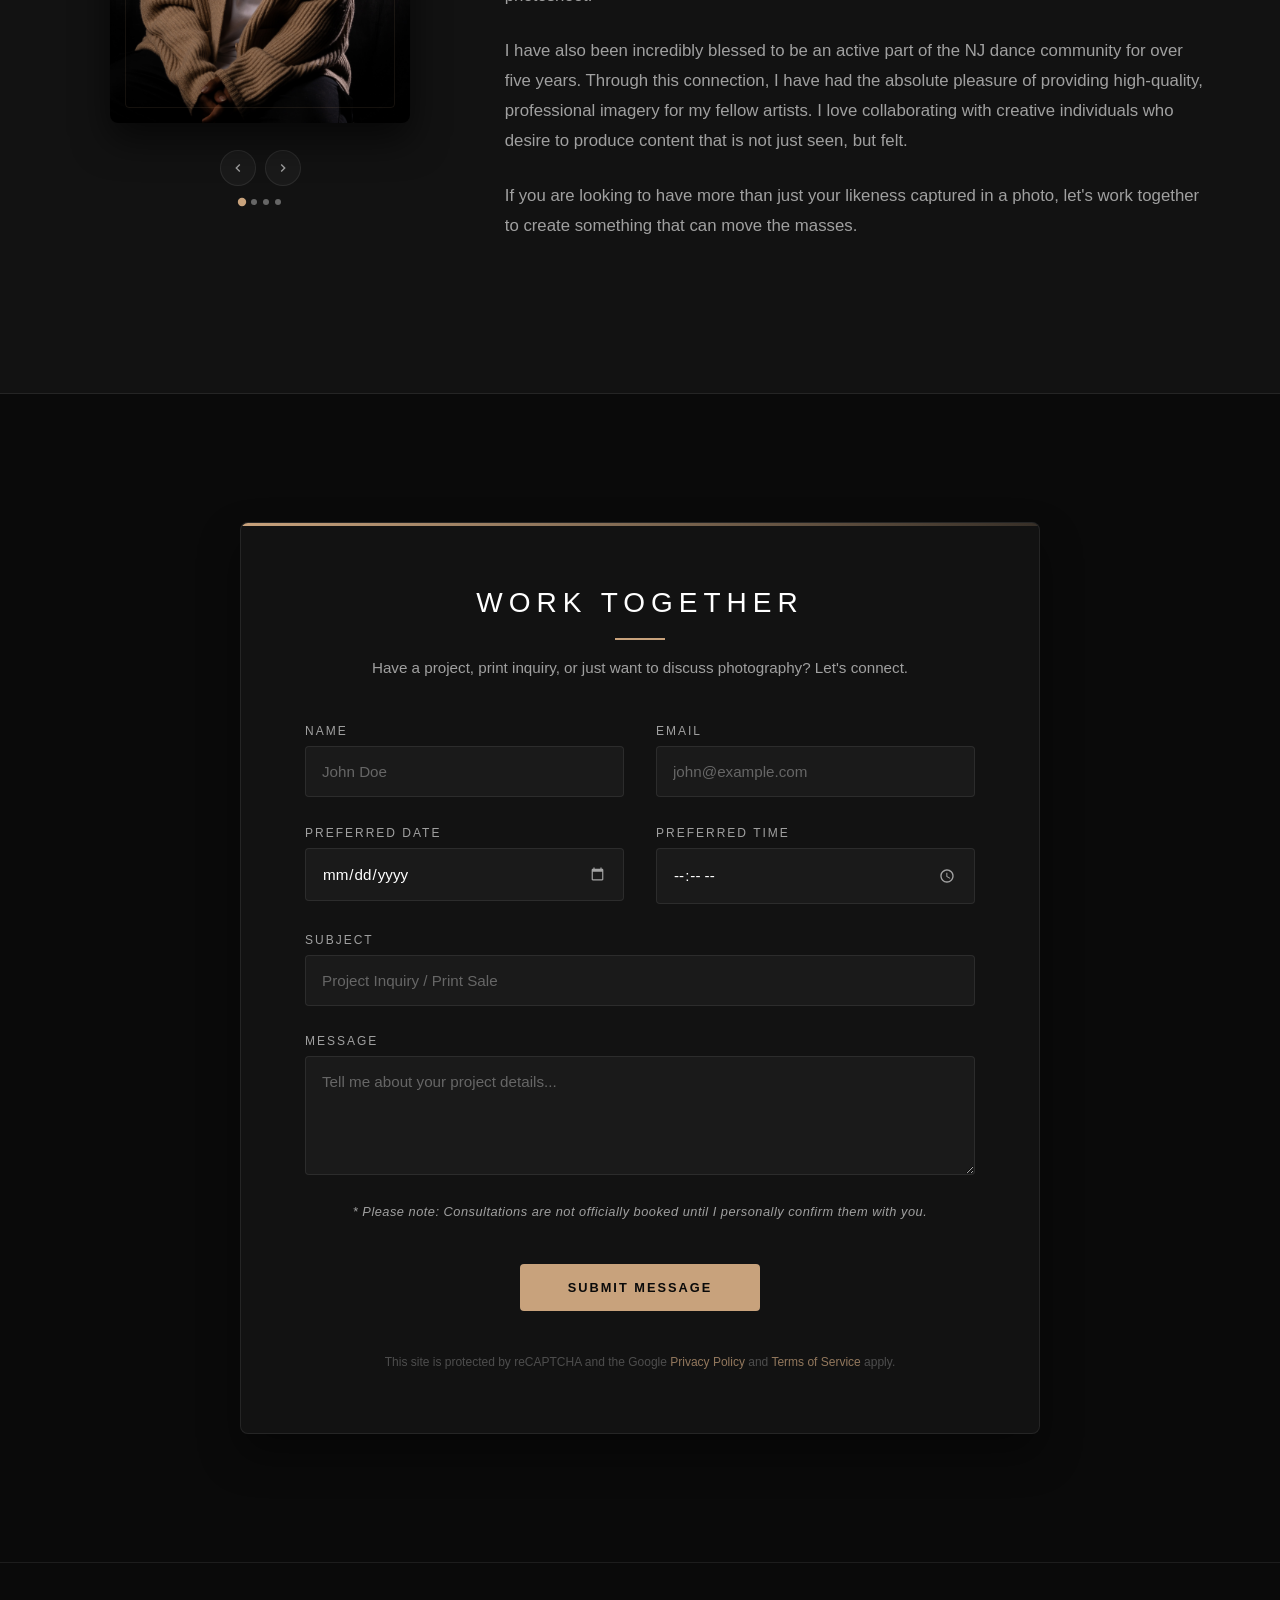
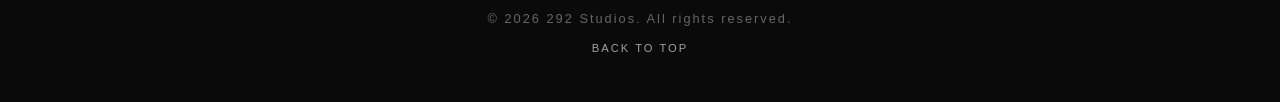
==== commit 5a6d7ce9: "Update portfolio description text" ====
--- a/index.html
+++ b/index.html
@@ -149,7 +149,7 @@
             <div class="section-header reveal-on-scroll">
                 <h2 class="section-title">PORTFOLIO</h2>
                 <div class="title-underline"></div>
-                <p class="section-desc">A showcase of portrait, event, and creative lifestyle photography projects.</p>
+                <p class="section-desc">A showcase of portrait, automotive, and creative photography projects.</p>
                 
                 <div class="gallery-tabs">
                     <button class="tab-btn active" data-tab="Studio">Studio</button>
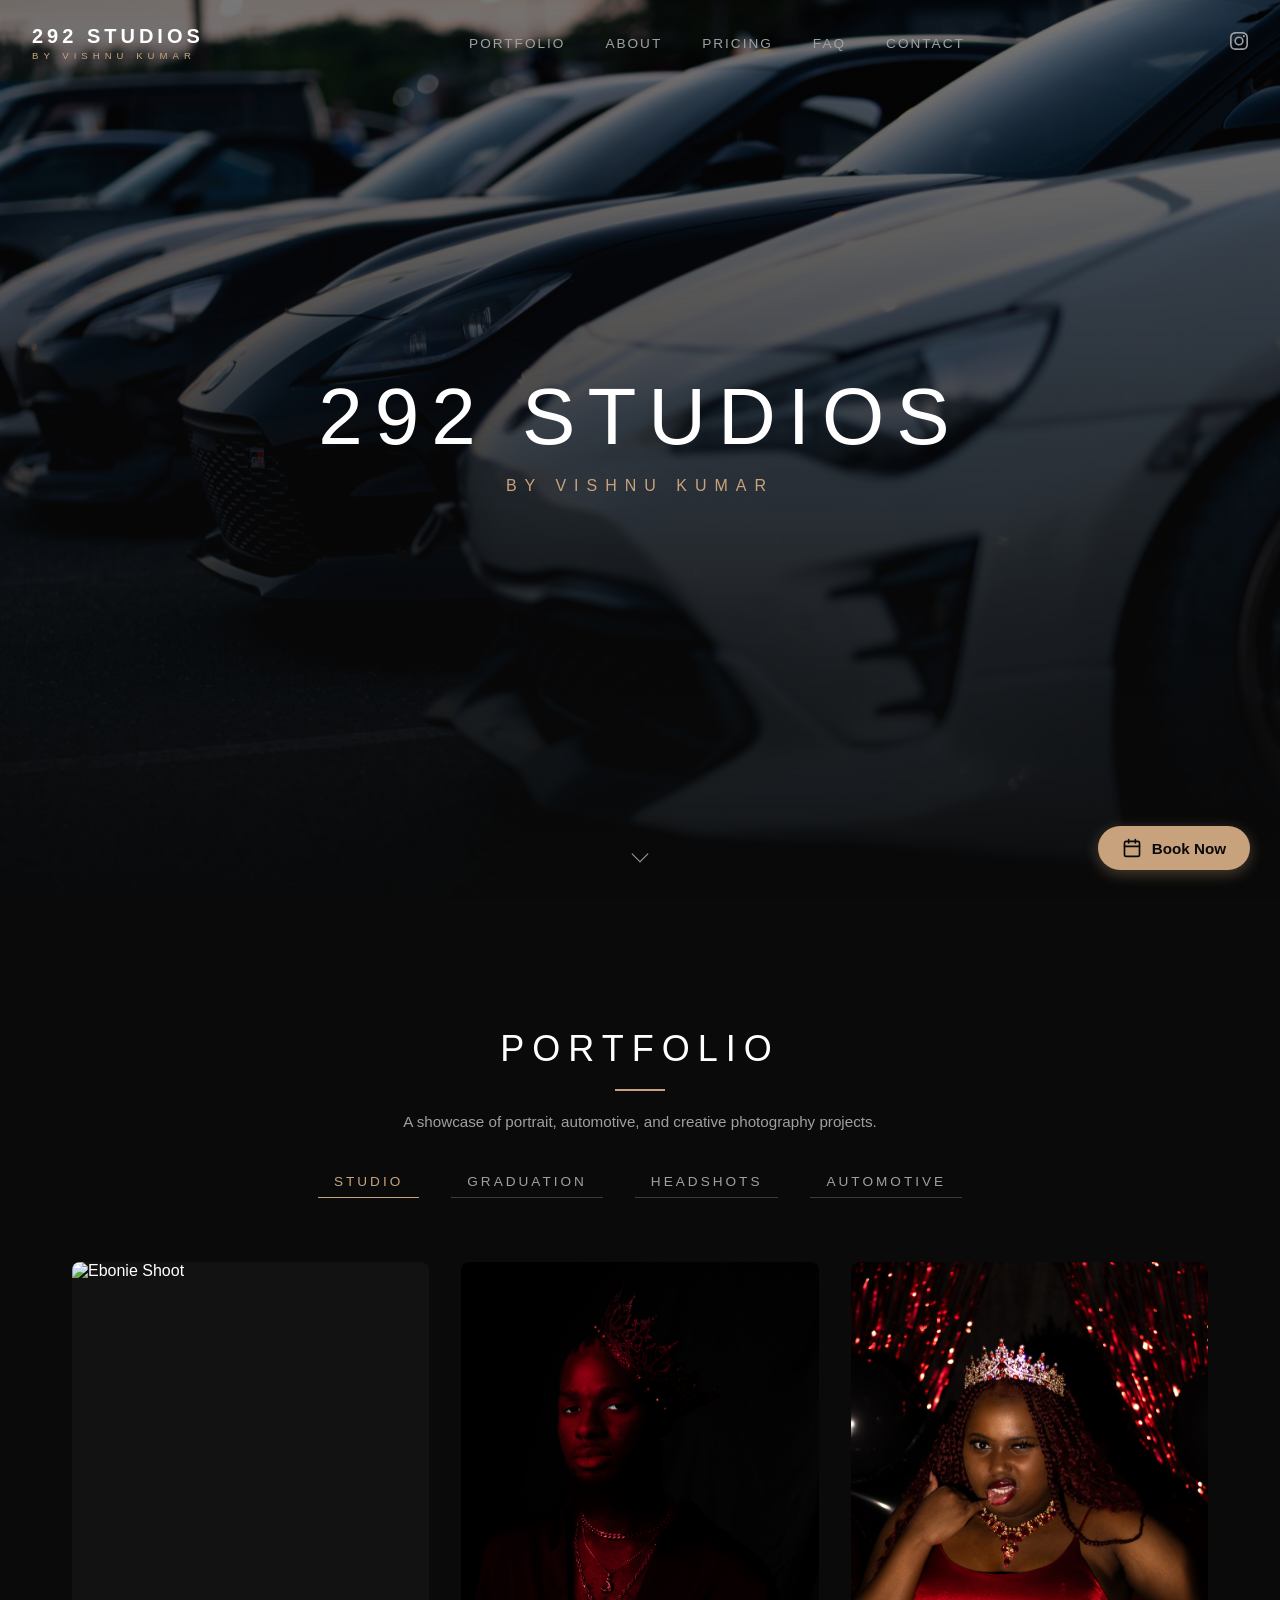
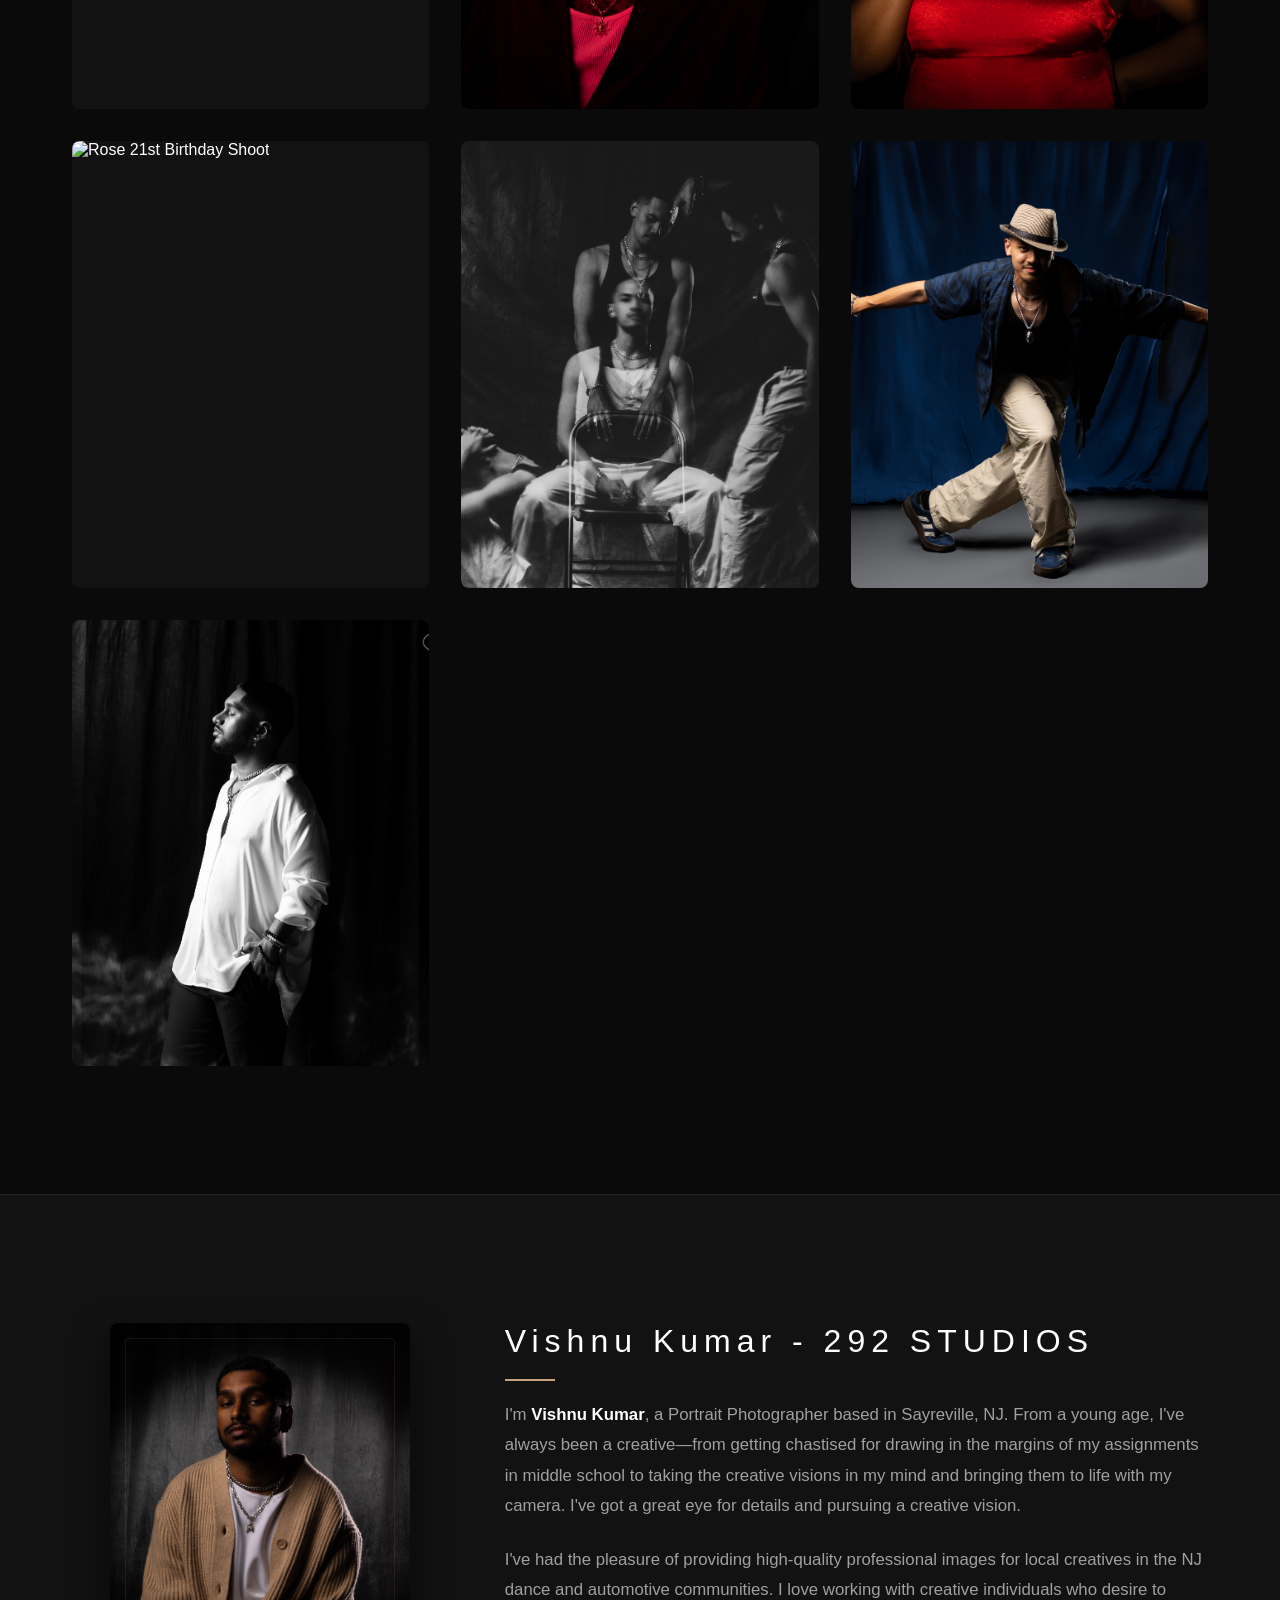
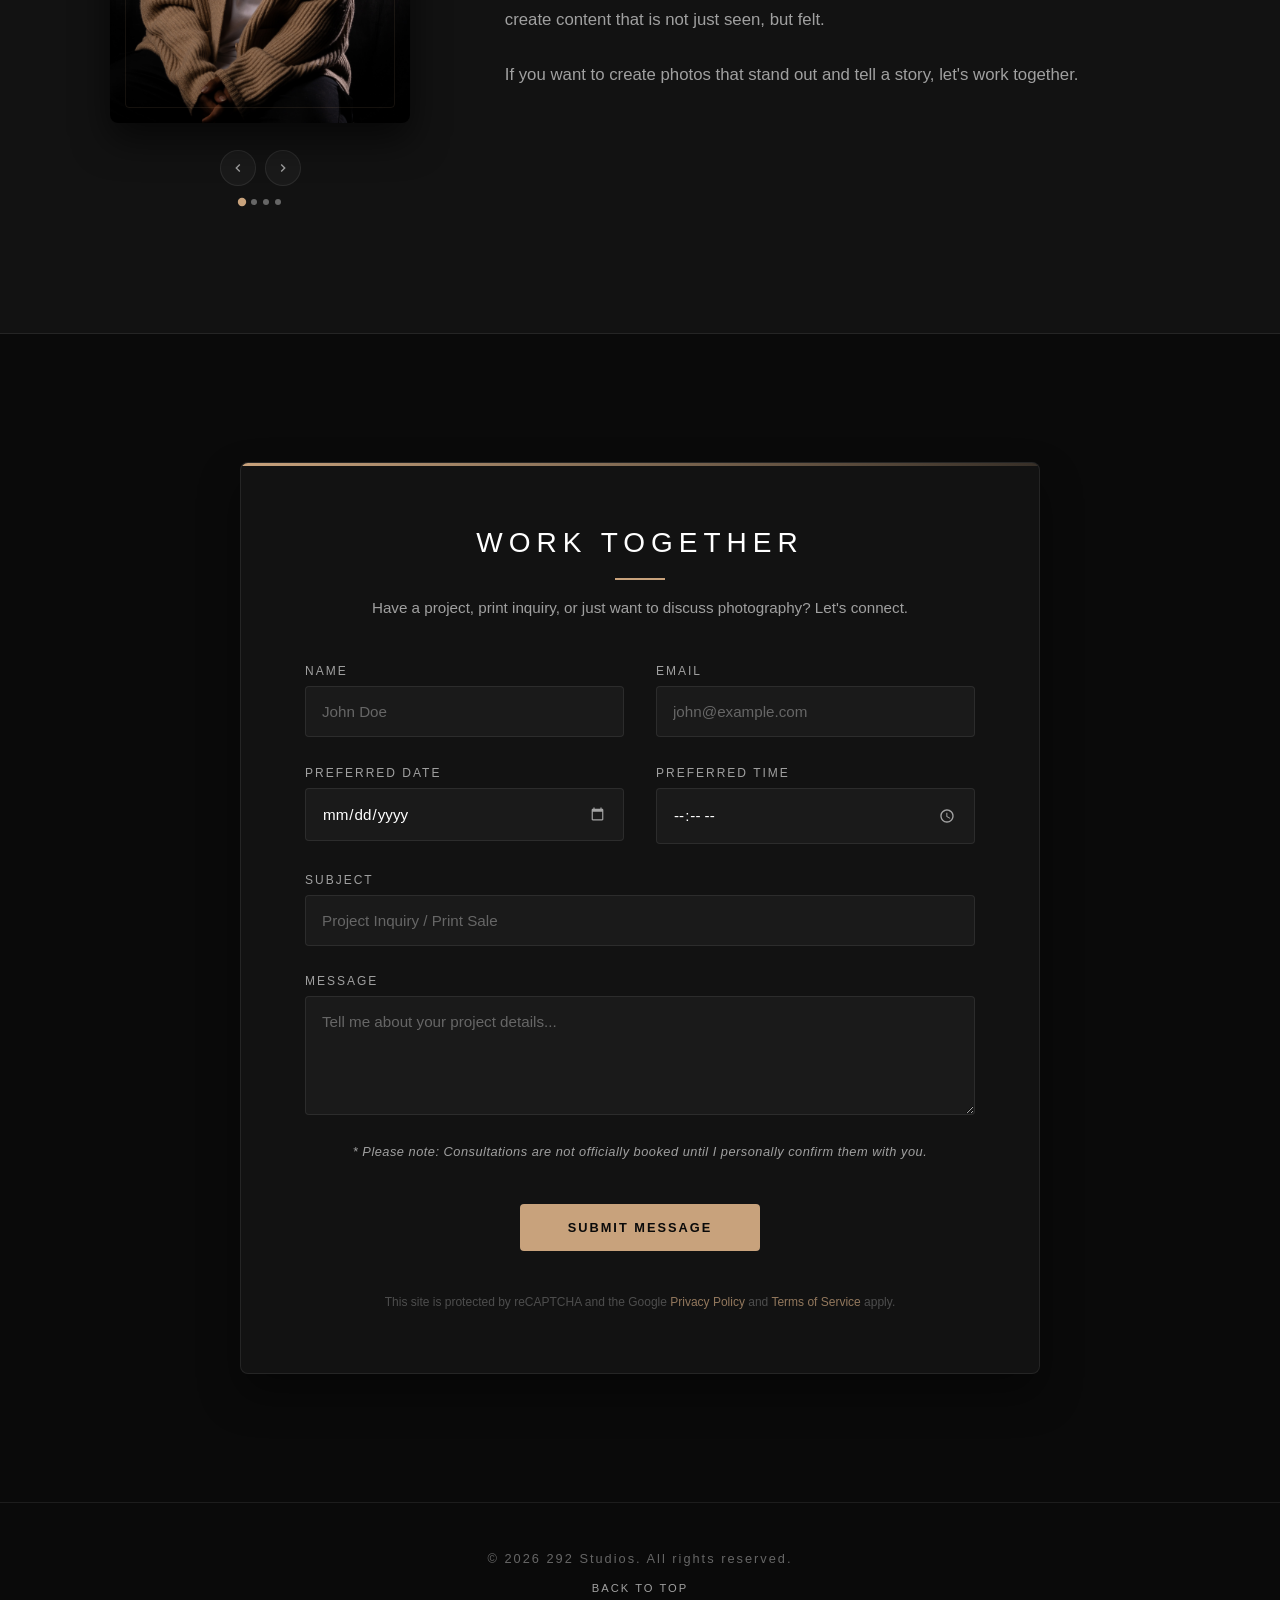
==== commit 2dac2cb6: "Update about me text and finalize last sentence" ====
--- a/index.html
+++ b/index.html
@@ -203,13 +203,13 @@
                     <h3 class="about-title">Vishnu Kumar - 292 STUDIOS</h3>
                     <div class="title-underline left"></div>
                     <p class="about-bio">
-                        I am <strong>Vishnu Kumar</strong>, a portrait photographer based in Sayreville, NJ. From a young age, I have always been a creative—from getting chastised for drawing in the margins of my middle school assignments, to now taking the visions in my mind and bringing them to life through my camera lens. I have a keen eye for detail and a relentless drive to pursue a creative vision. I am so passionate about this craft that I have spent the last four years building and funding my own studio, ensuring I have the perfect environment to capture the true essence of every photoshoot.
+                        I'm <strong>Vishnu Kumar</strong>, a Portrait Photographer based in Sayreville, NJ. From a young age, I've always been a creative—from getting chastised for drawing in the margins of my assignments in middle school to taking the creative visions in my mind and bringing them to life with my camera. I've got a great eye for details and pursuing a creative vision.
                     </p>
                     <p class="about-bio">
-                        I have also been incredibly blessed to be an active part of the NJ dance community for over five years. Through this connection, I have had the absolute pleasure of providing high-quality, professional imagery for my fellow artists. I love collaborating with creative individuals who desire to produce content that is not just seen, but felt.
+                        I've had the pleasure of providing high-quality professional images for local creatives in the NJ dance and automotive communities. I love working with creative individuals who desire to create content that is not just seen, but felt.
                     </p>
                     <p class="about-bio">
-                        If you are looking to have more than just your likeness captured in a photo, let's work together to create something that can move the masses.
+                        If you want to create photos that stand out and tell a story, let's work together.
                     </p>
                 </div>
 
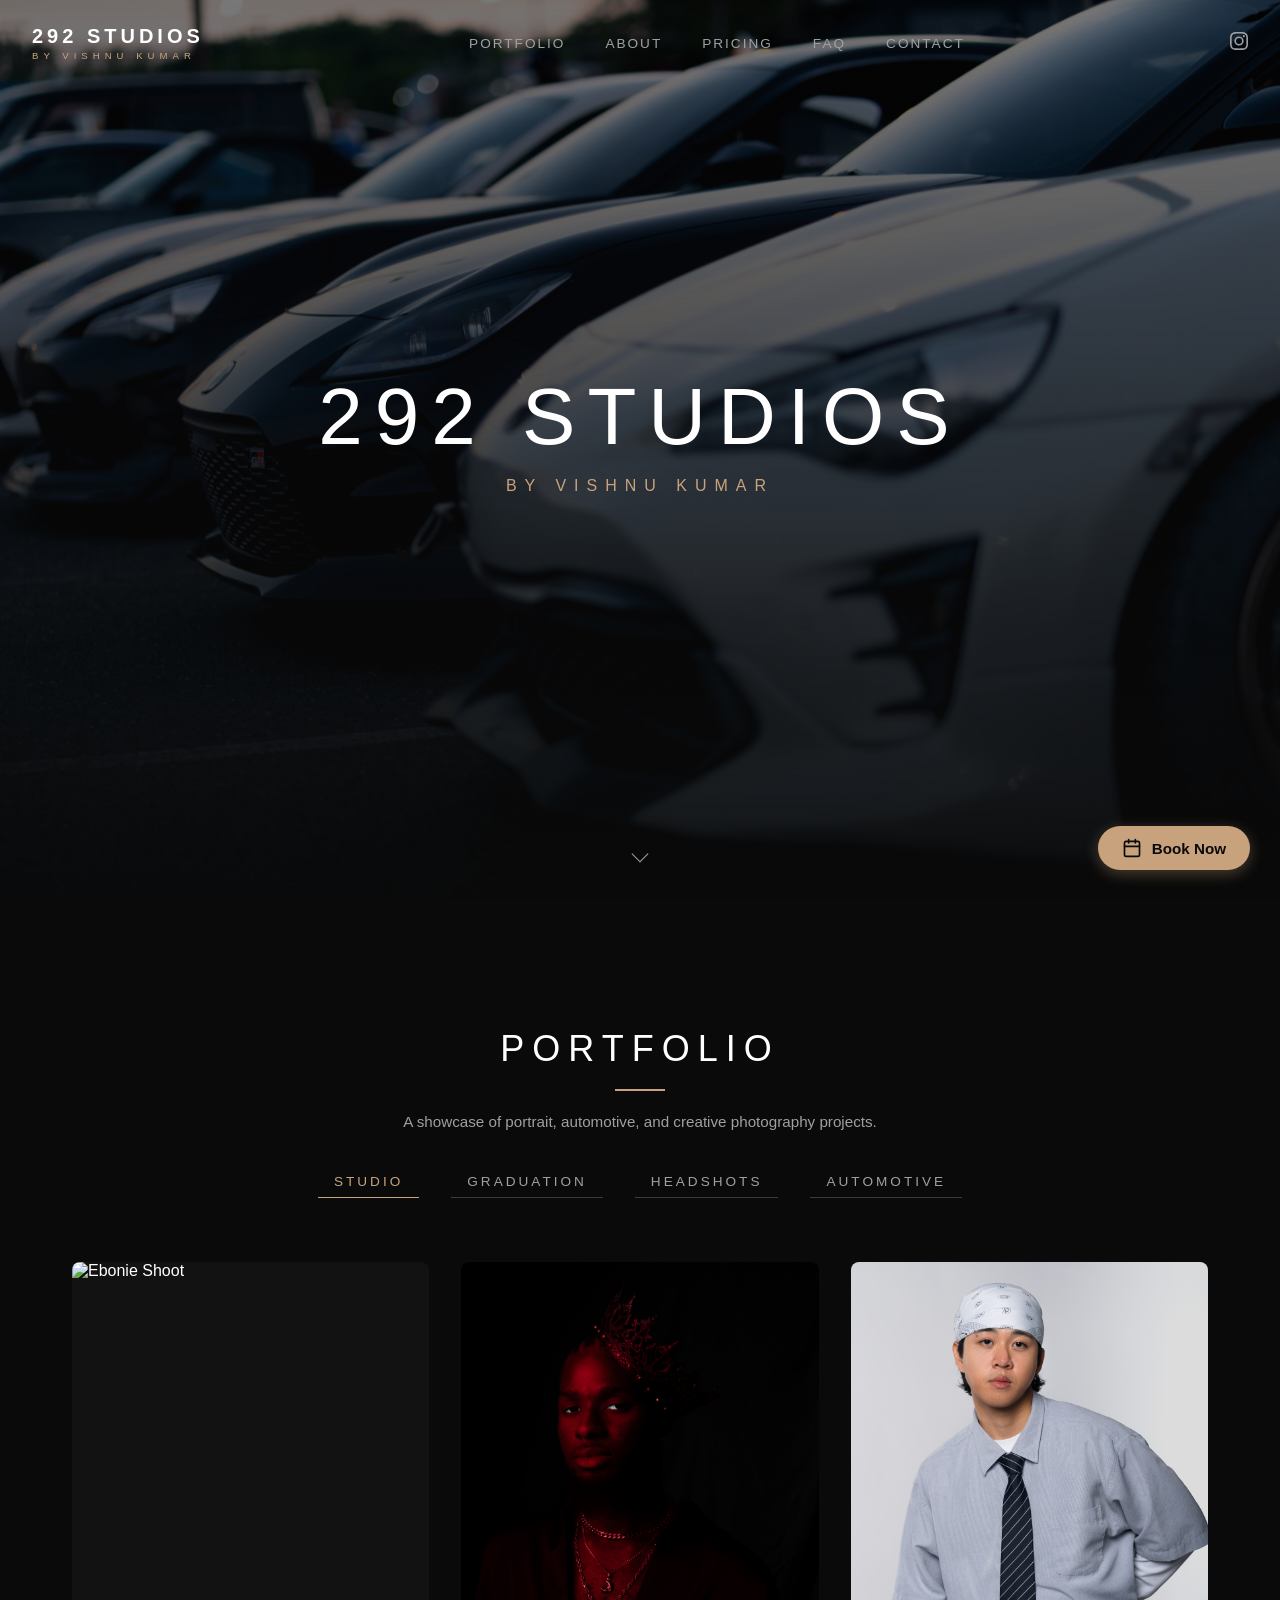
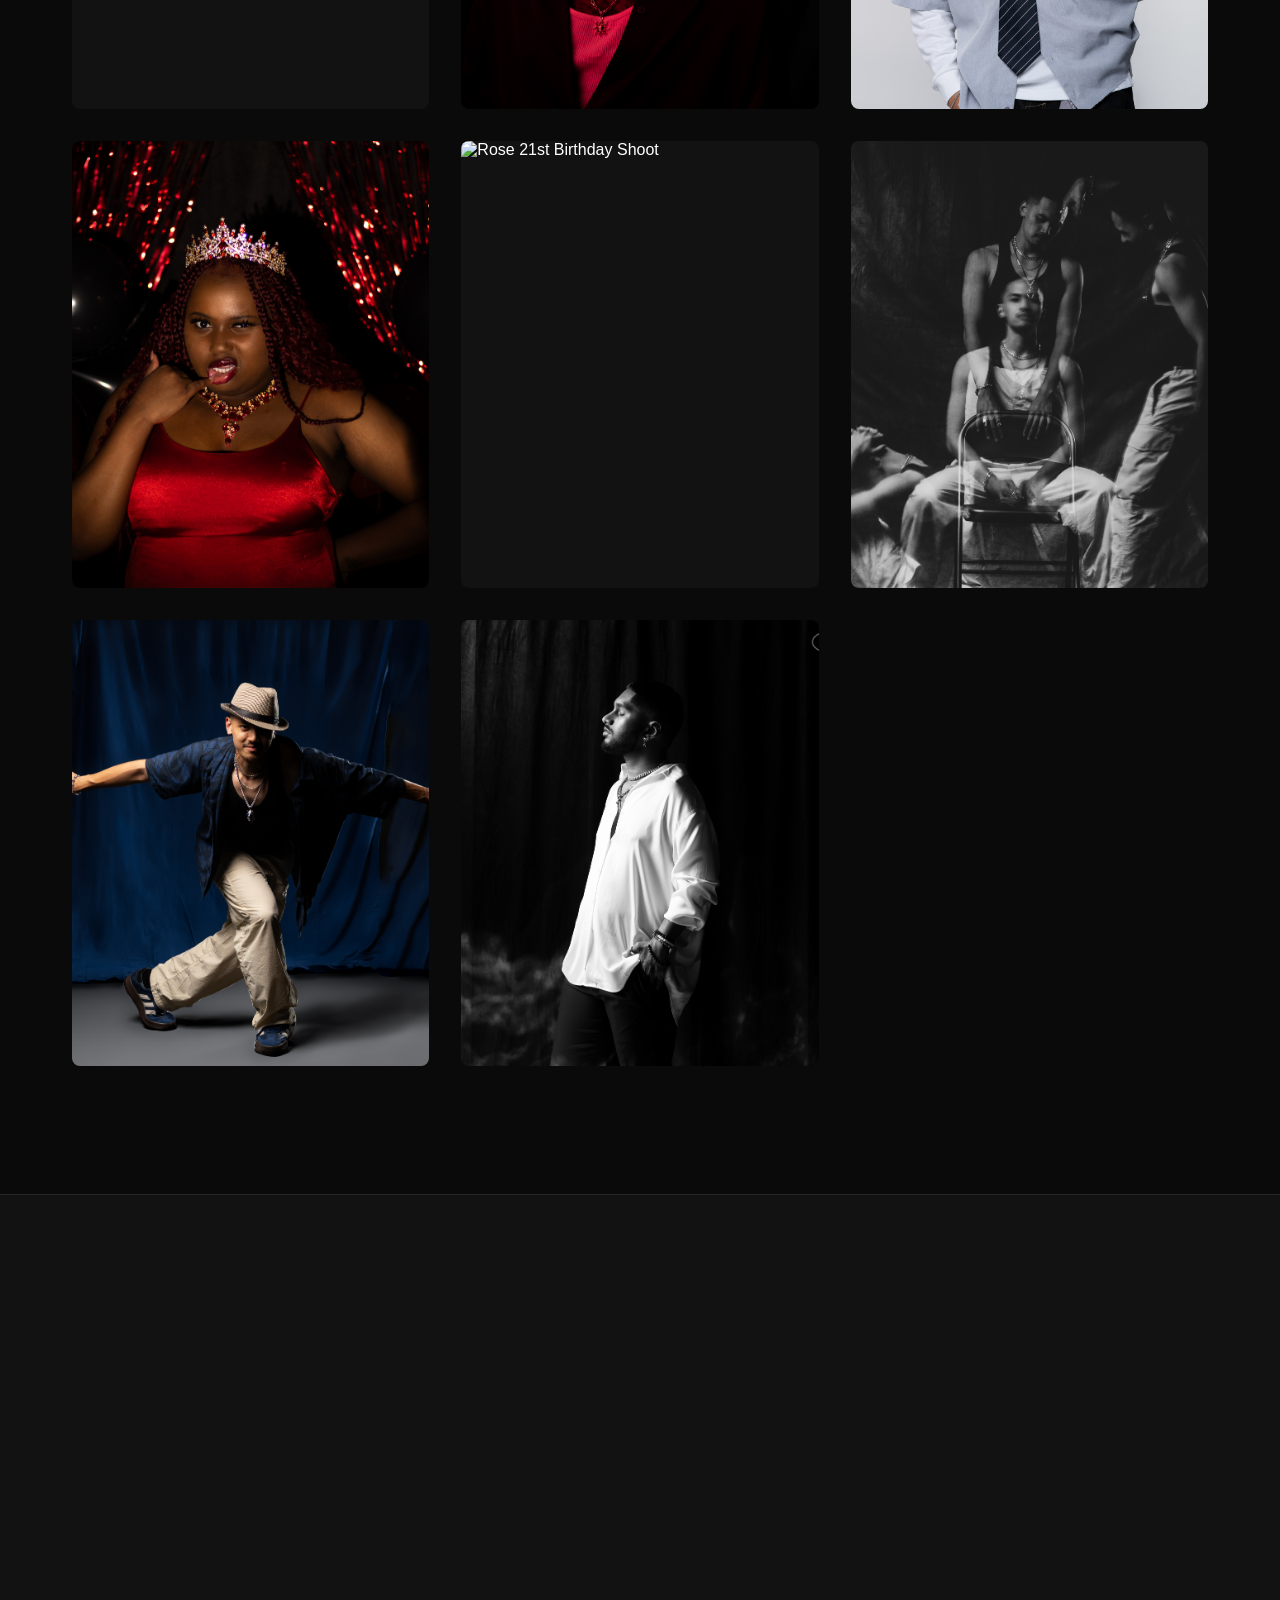
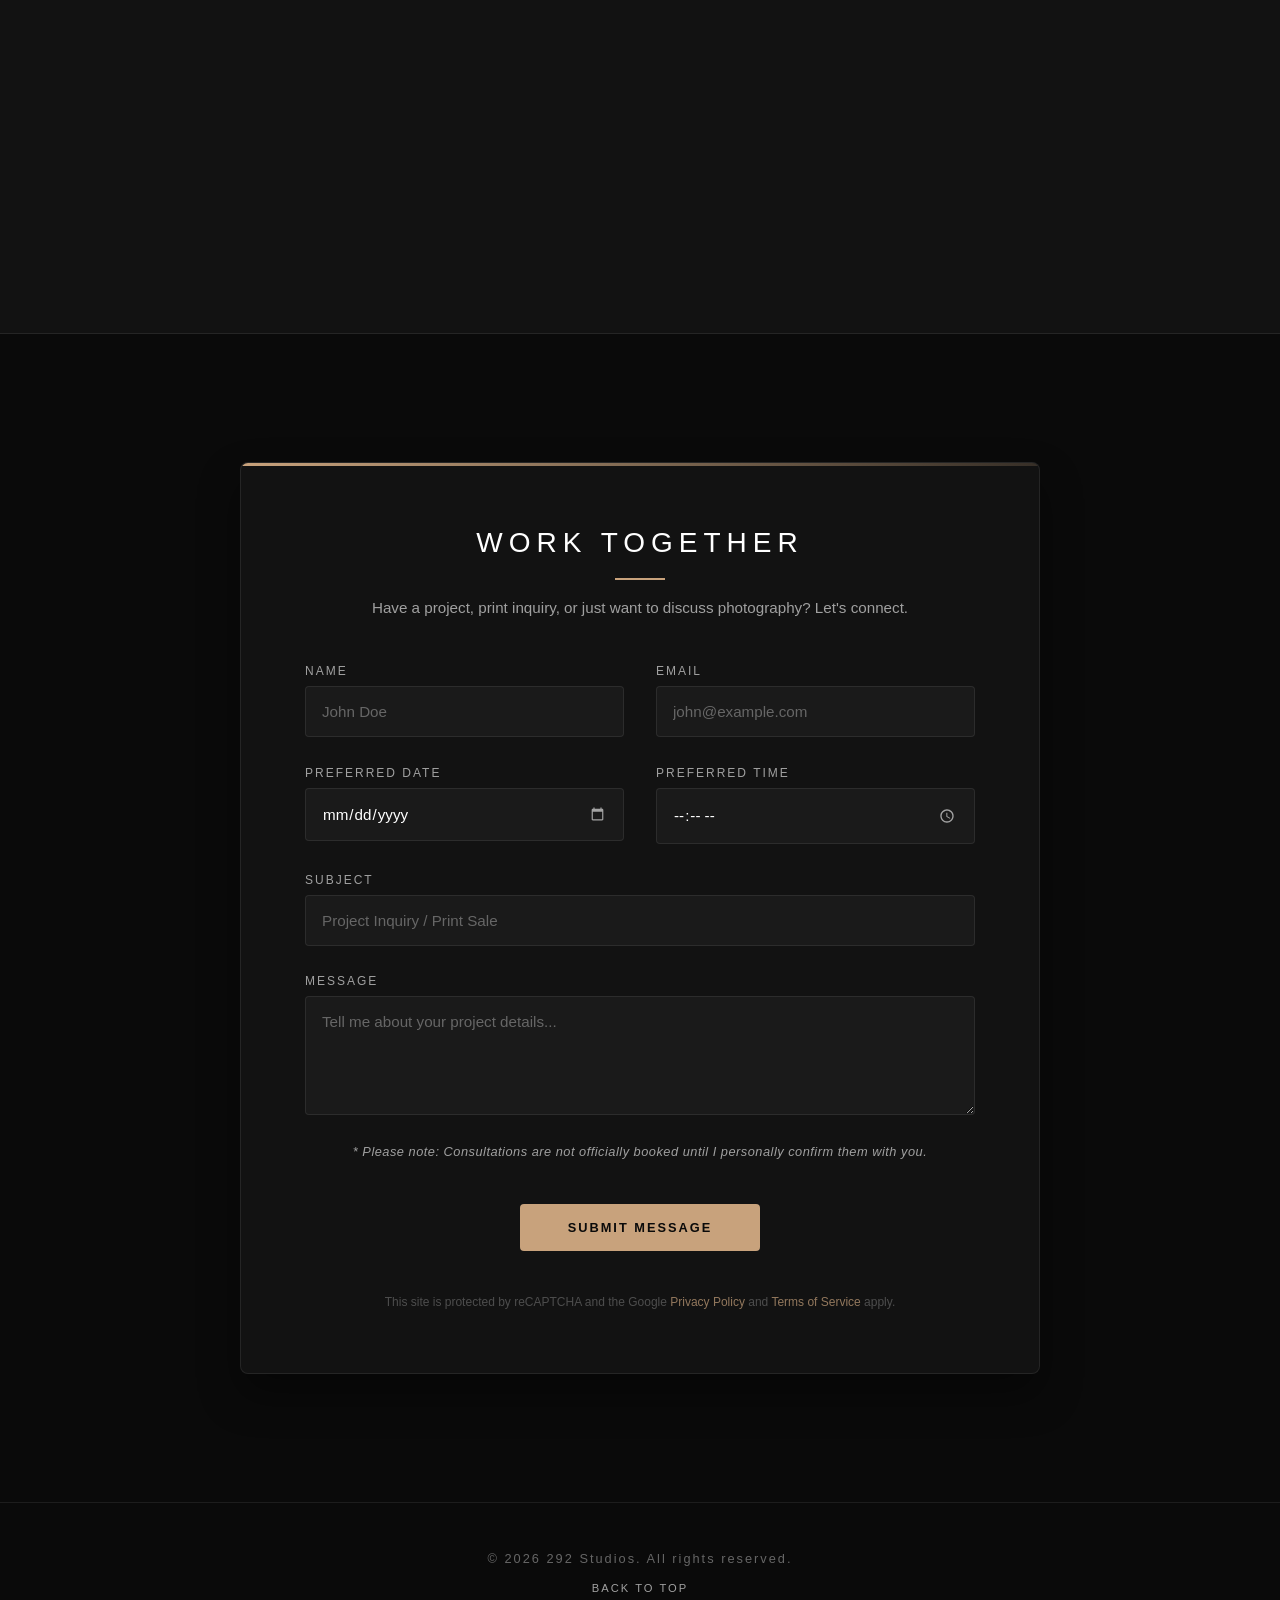
==== commit 779fba73: "feat: update about me section text" ====
--- a/index.html
+++ b/index.html
@@ -203,7 +203,7 @@
                     <h3 class="about-title">Vishnu Kumar - 292 STUDIOS</h3>
                     <div class="title-underline left"></div>
                     <p class="about-bio">
-                        I'm <strong>Vishnu Kumar</strong>, a Portrait Photographer based in Sayreville, NJ. From a young age, I've always been a creative—from getting chastised for drawing in the margins of my assignments in middle school to taking the creative visions in my mind and bringing them to life with my camera. I've got a great eye for details and pursuing a creative vision.
+                        I'm <strong>Vishnu Kumar</strong>, a Portrait Photographer based in Sayreville, NJ. From a young age, I've always been a creative. From getting chastised for drawing in the margins of my assignments in middle school to taking the creative visions in my mind and bringing them to life with my camera. I've got a great eye for details and pursuing a creative vision.
                     </p>
                     <p class="about-bio">
                         I've had the pleasure of providing high-quality professional images for local creatives in the NJ dance and automotive communities. I love working with creative individuals who desire to create content that is not just seen, but felt.
--- a/styles.css
+++ b/styles.css
@@ -1502,6 +1502,97 @@
     }
     .pricing-card.popular {
         padding: 3rem 2.5rem;
+    }
+}
+
+/* --- Add-ons / Additional Services --- */
+.addons-section {
+    margin-top: 6rem;
+    padding-top: 4rem;
+    border-top: 1px solid var(--border-color);
+}
+
+.addons-header {
+    text-align: center;
+    margin-bottom: 3.5rem;
+}
+
+.addons-title {
+    font-family: var(--font-heading);
+    font-size: 2rem;
+    font-weight: 300;
+    letter-spacing: 6px;
+    color: var(--text-primary);
+    text-transform: uppercase;
+}
+
+.addons-grid {
+    display: grid;
+    grid-template-columns: repeat(2, 1fr);
+    gap: 2.5rem;
+    max-width: 900px;
+    margin: 0 auto;
+}
+
+.addon-card {
+    background-color: var(--bg-tertiary);
+    border: 1px solid var(--border-color);
+    padding: 2rem;
+    border-radius: 4px;
+    display: flex;
+    justify-content: space-between;
+    align-items: center;
+    gap: 1.5rem;
+    transition: var(--transition-smooth);
+}
+
+.addon-card:hover {
+    border-color: var(--border-gold);
+    box-shadow: 0 10px 25px rgba(0, 0, 0, 0.3);
+    transform: translateY(-2px);
+}
+
+.addon-info {
+    flex-grow: 1;
+}
+
+.addon-name {
+    font-family: var(--font-heading);
+    font-size: 1.1rem;
+    font-weight: 500;
+    color: var(--text-primary);
+    margin-bottom: 0.5rem;
+    letter-spacing: 1px;
+}
+
+.addon-desc {
+    font-size: 0.85rem;
+    color: var(--text-secondary);
+    line-height: 1.5;
+    font-weight: 300;
+}
+
+.addon-price {
+    font-family: var(--font-heading);
+    font-size: 1.75rem;
+    font-weight: 500;
+    color: var(--accent-gold);
+    white-space: nowrap;
+}
+
+@media (max-width: 768px) {
+    .addons-grid {
+        grid-template-columns: 1fr;
+        gap: 1.5rem;
+    }
+    
+    .addon-card {
+        padding: 1.5rem;
+    }
+    
+    .addons-title {
+        font-size: 1.5rem;
+        letter-spacing: 4px;
     }
 }
 
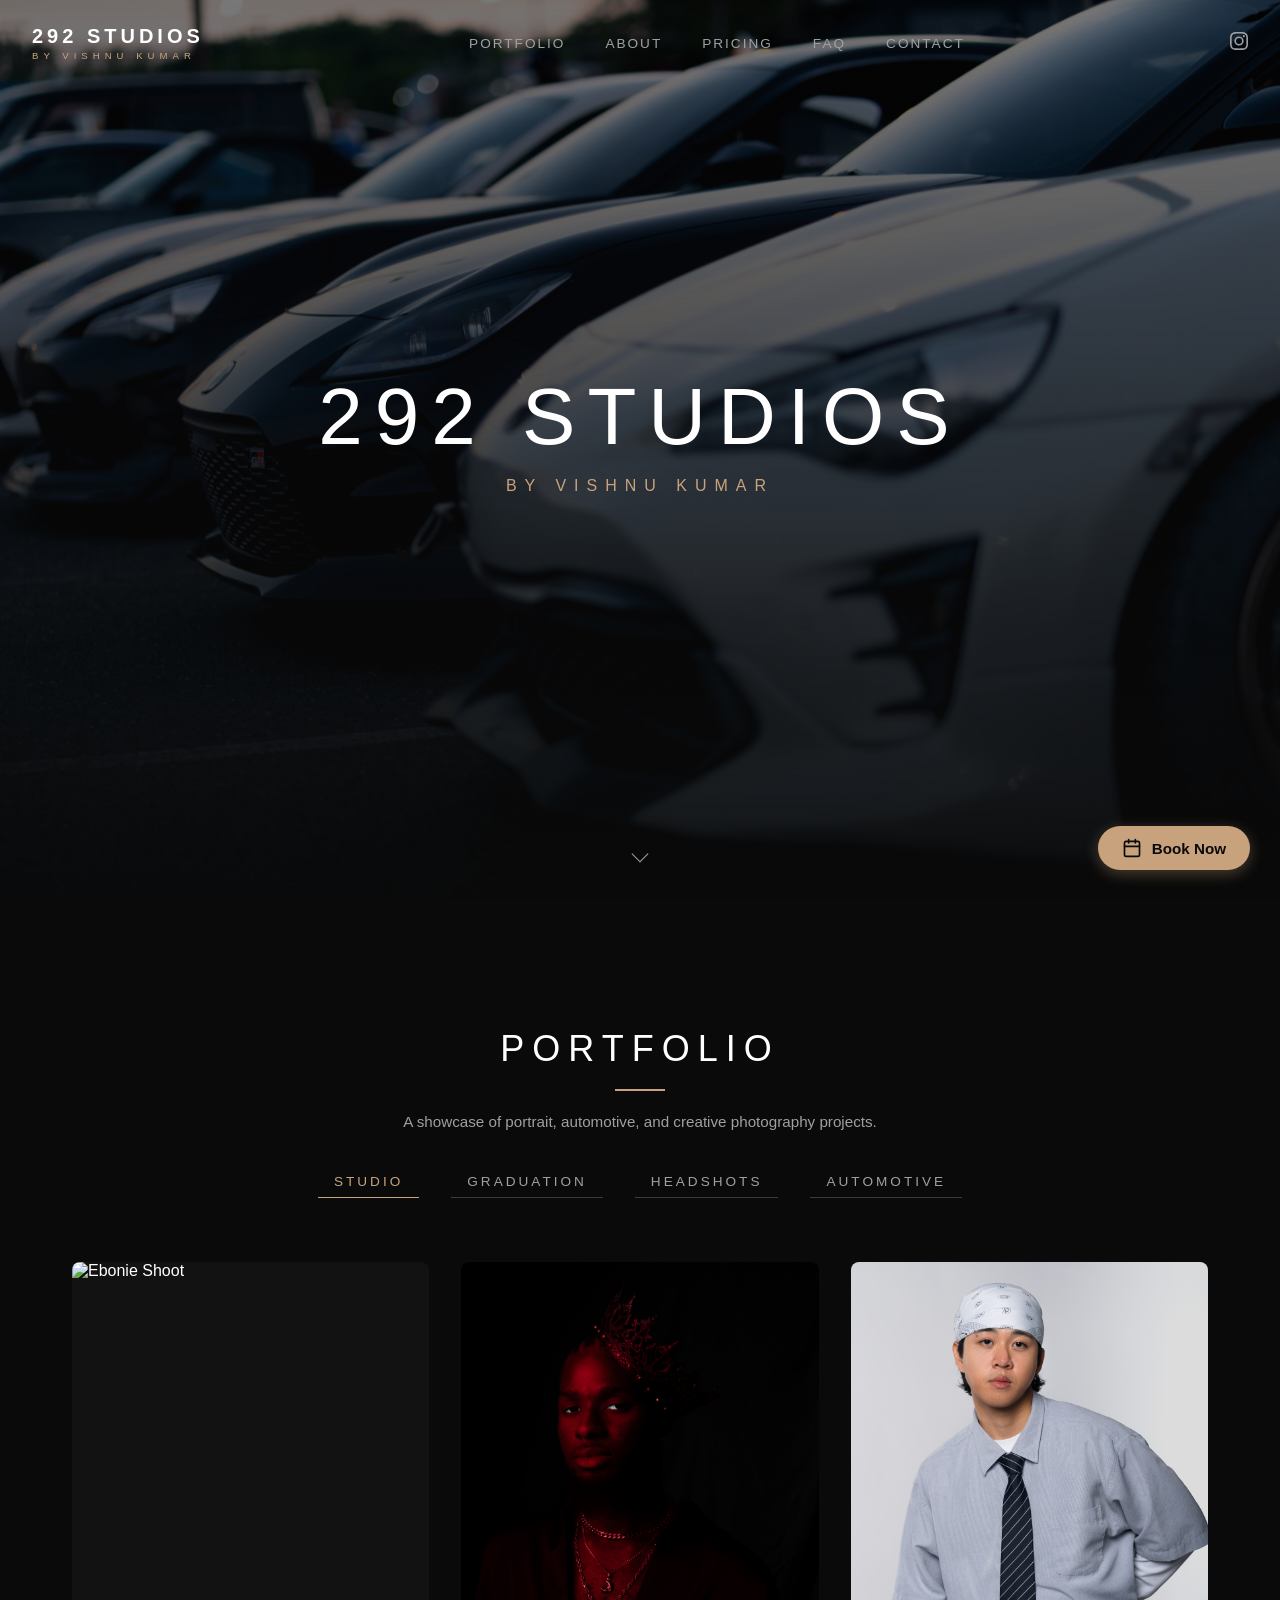
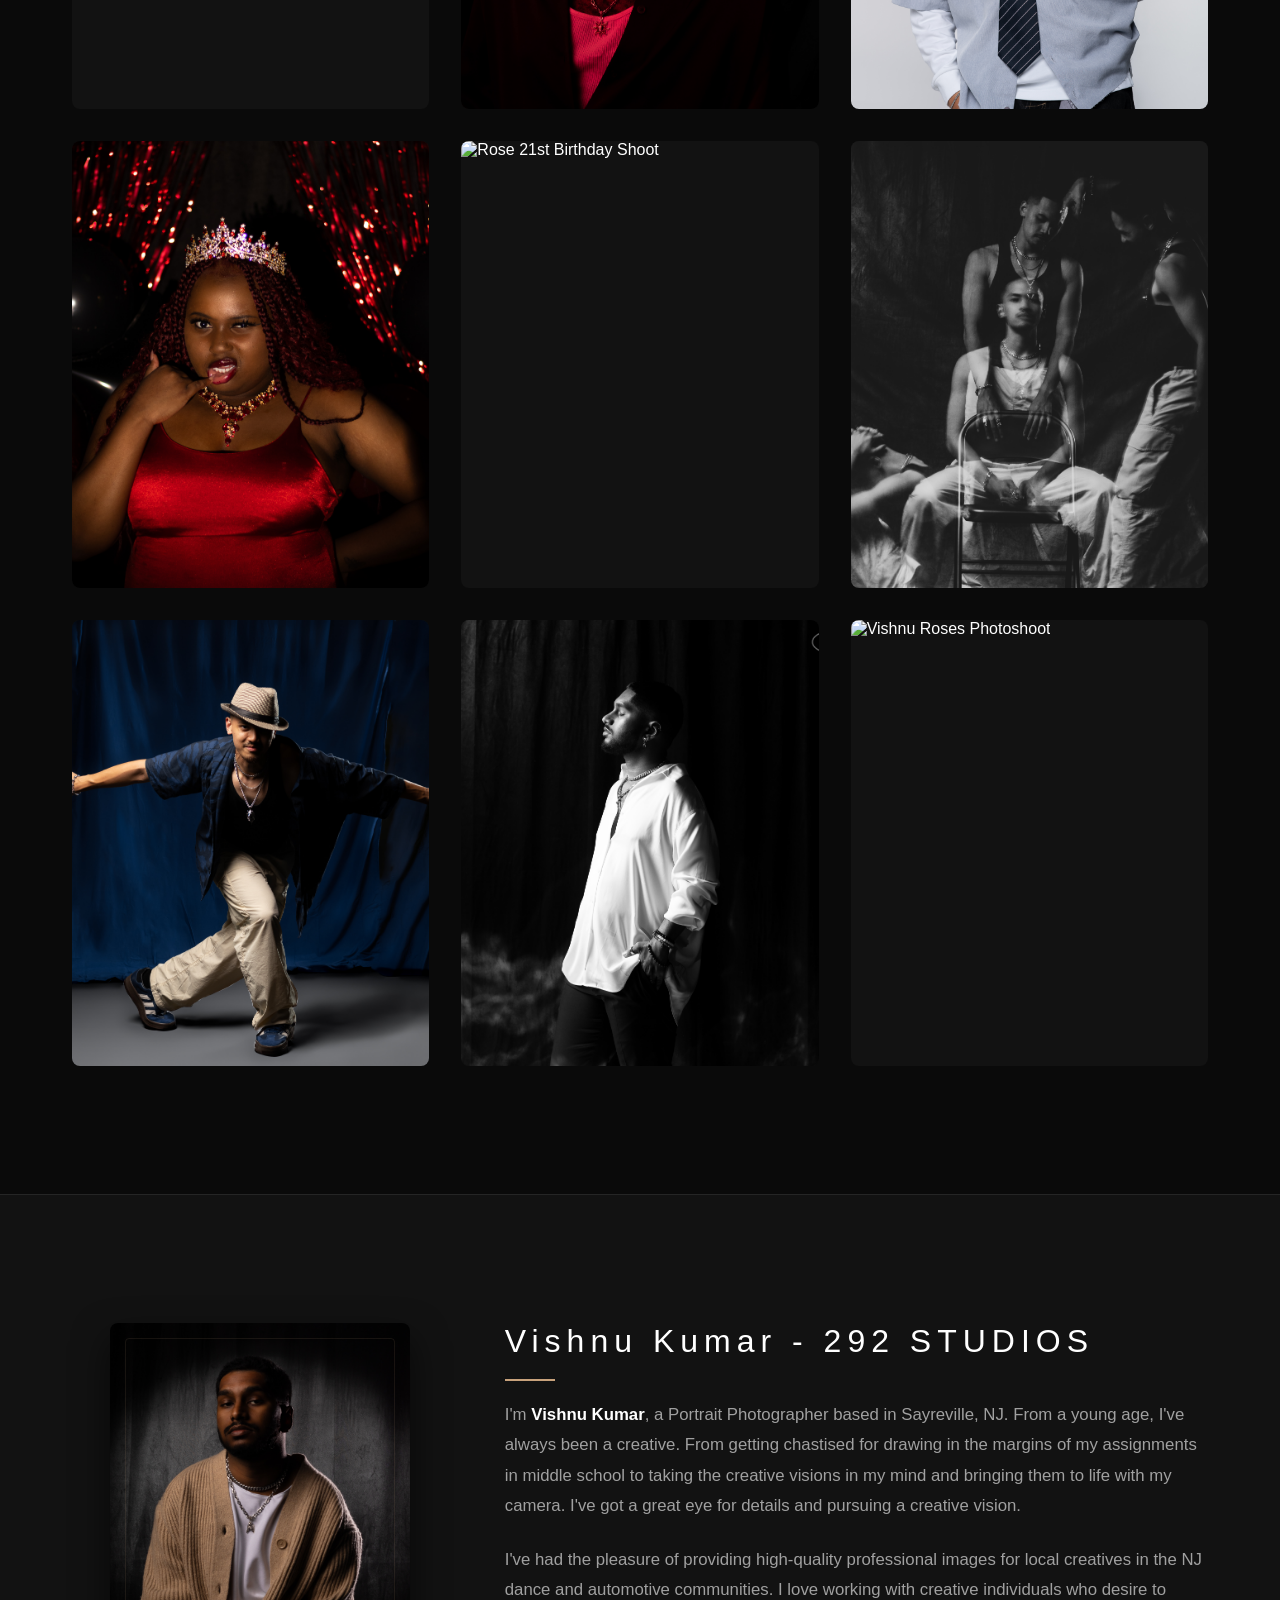
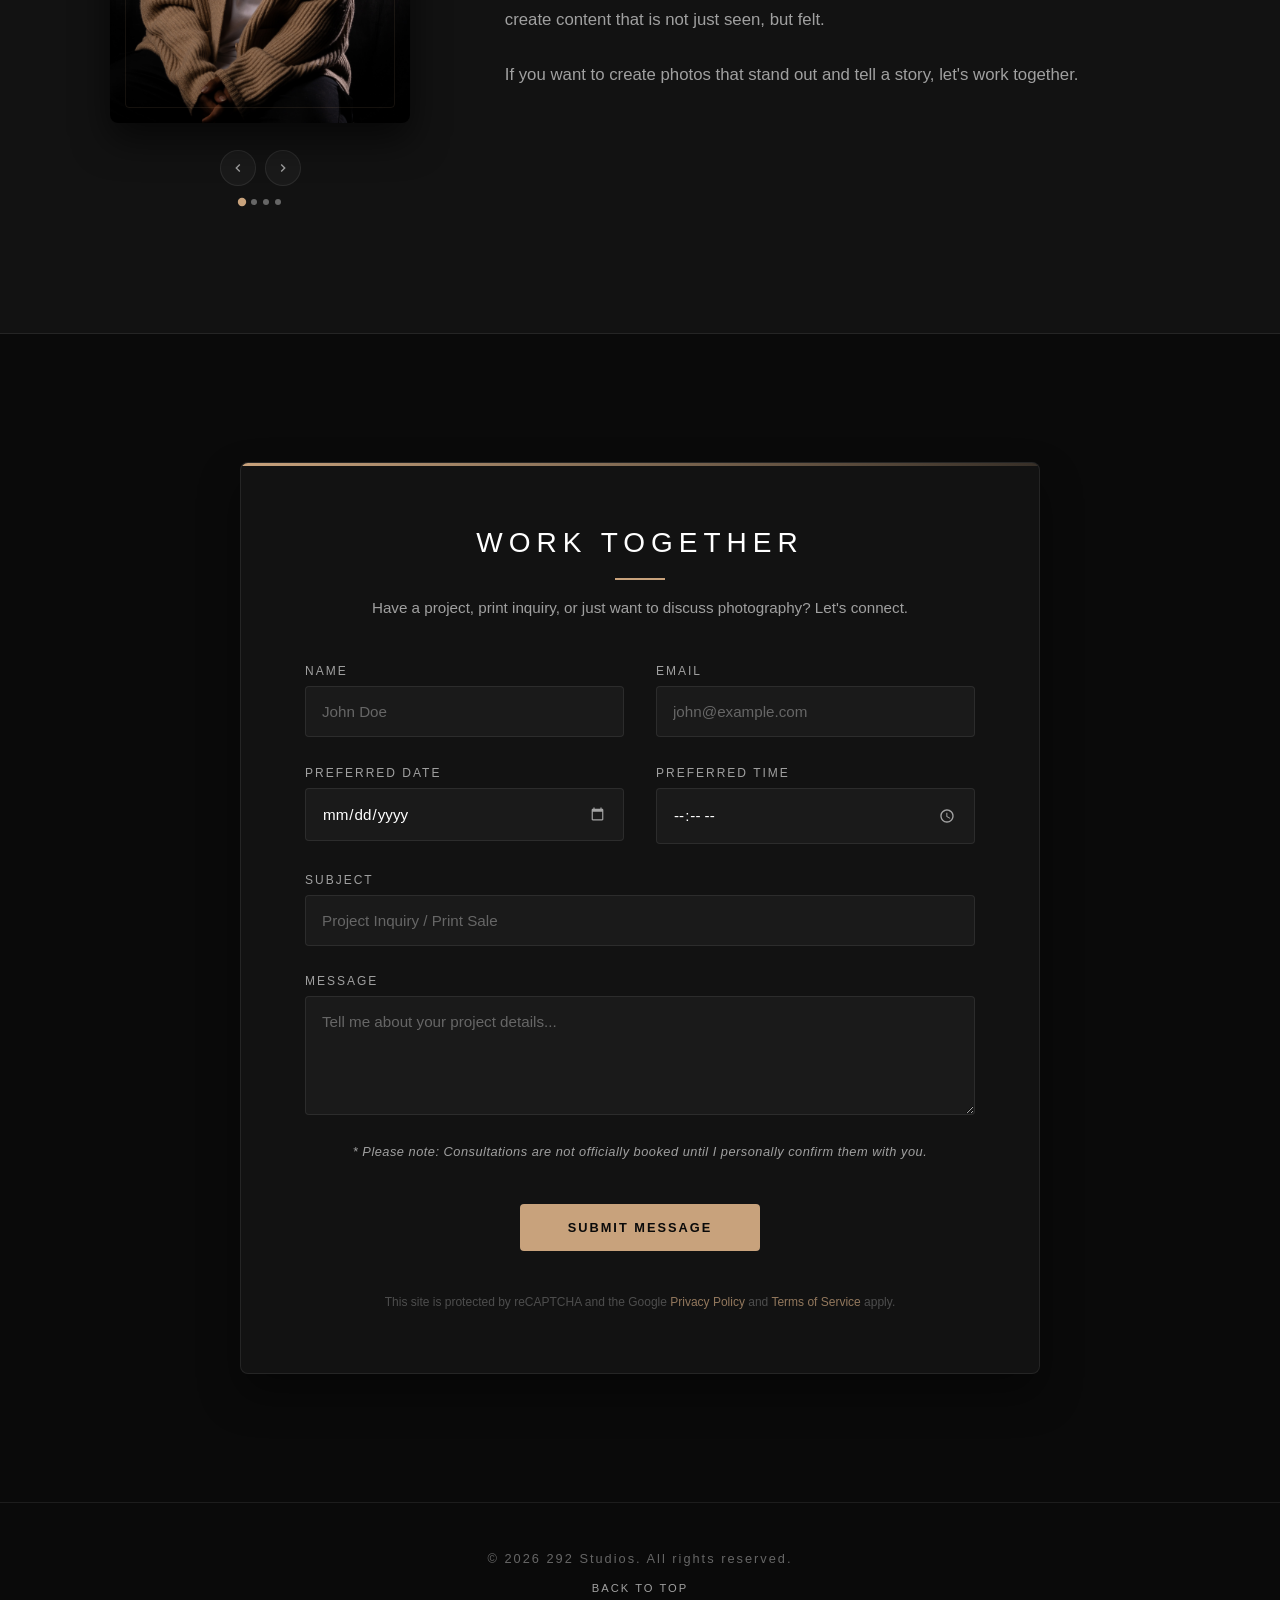
==== commit 19f0dbcb: "Fix cache issue for portfolio data" ====
--- a/index.html
+++ b/index.html
@@ -334,7 +334,7 @@
 
     <!-- Script -->
     <script src="https://cdn.jsdelivr.net/npm/flatpickr"></script>
-    <script src="portfolio-data.js"></script>
+    <script src="portfolio-data.js?v=2"></script>
     <script src="script.js"></script>
 </body>
 </html>
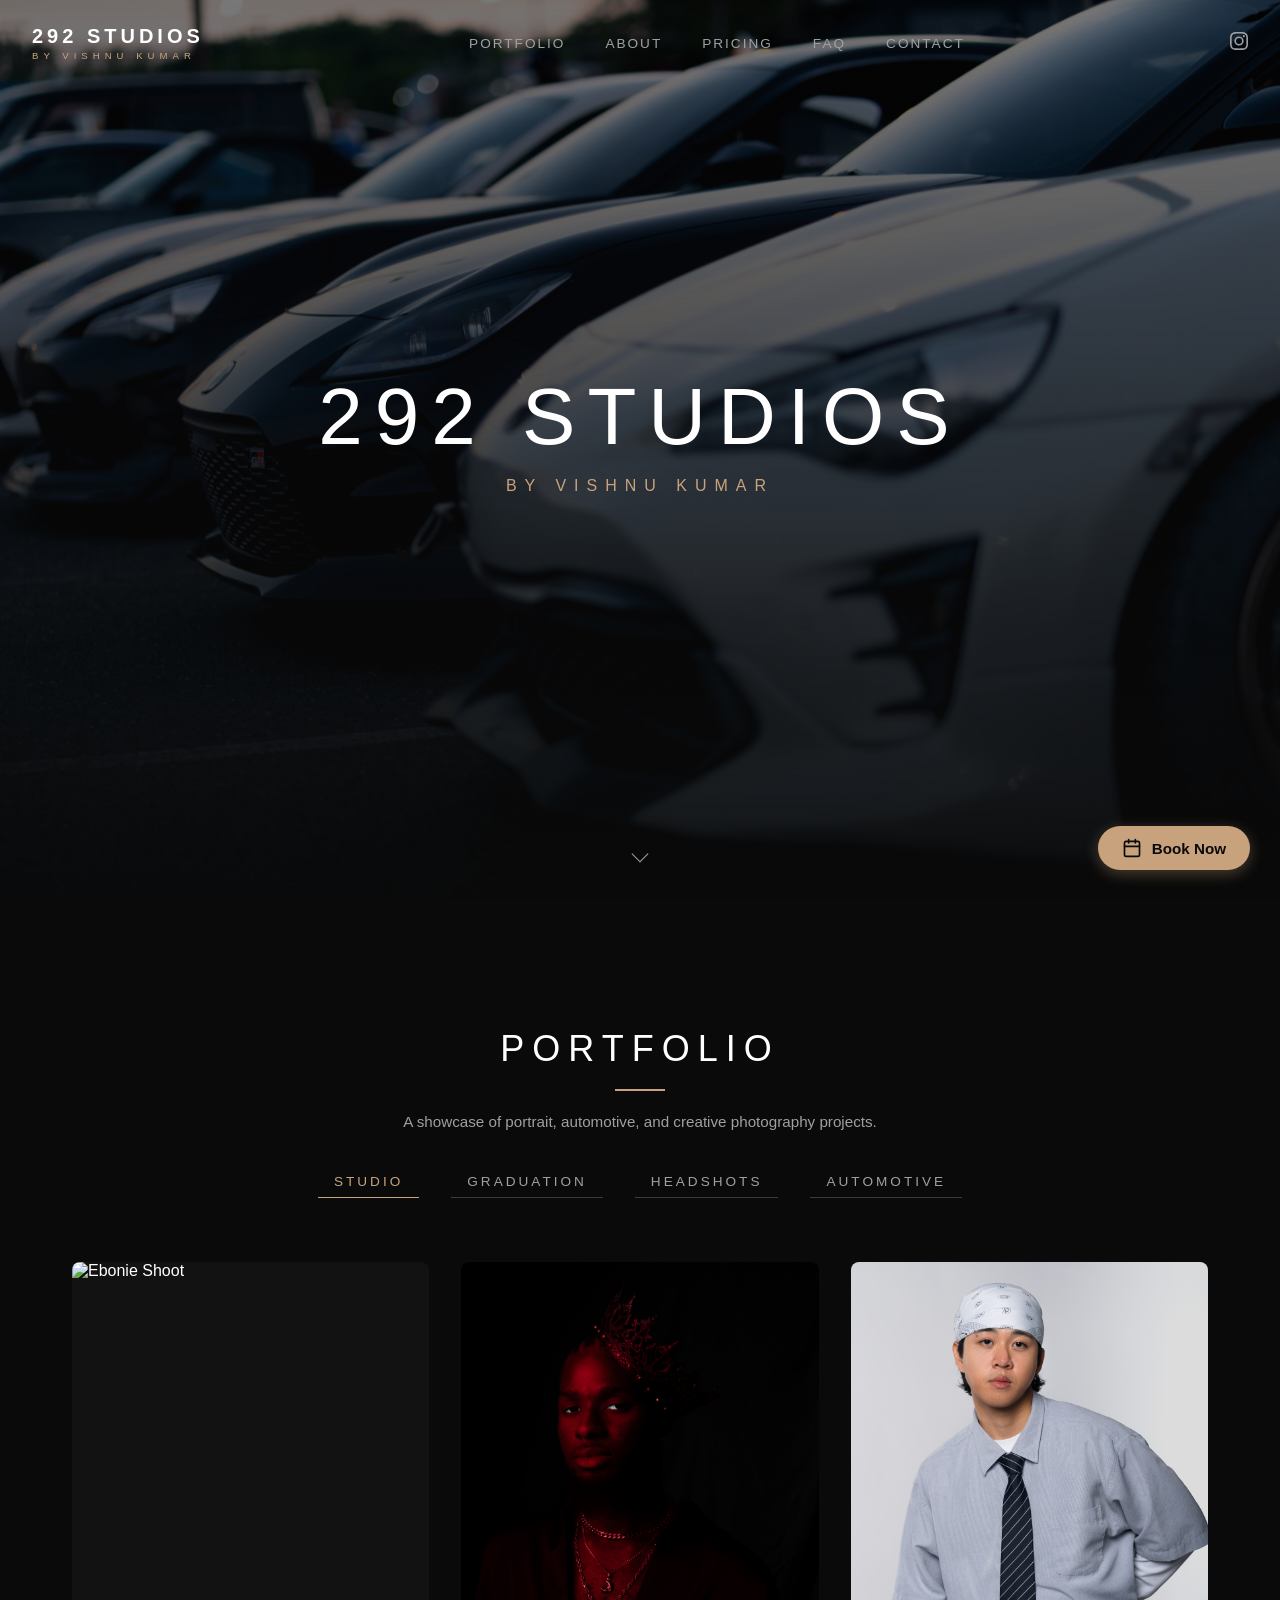
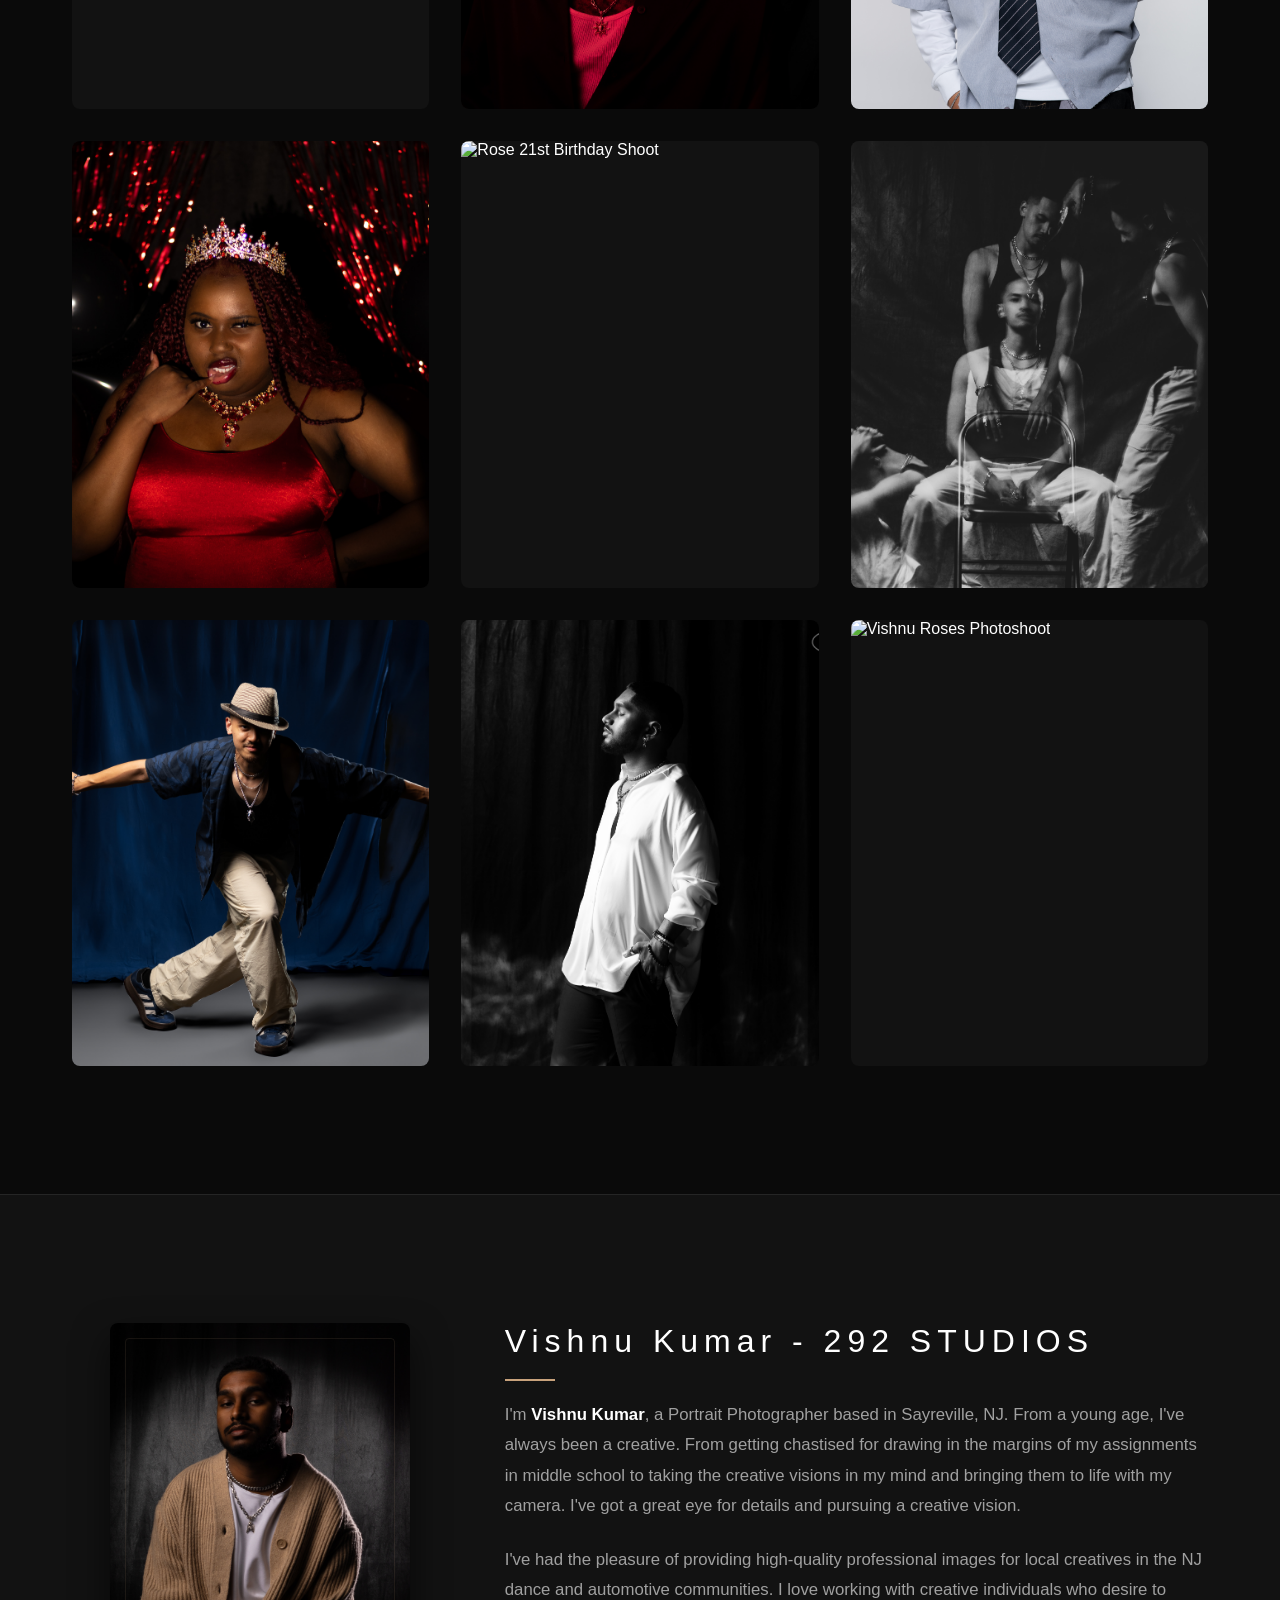
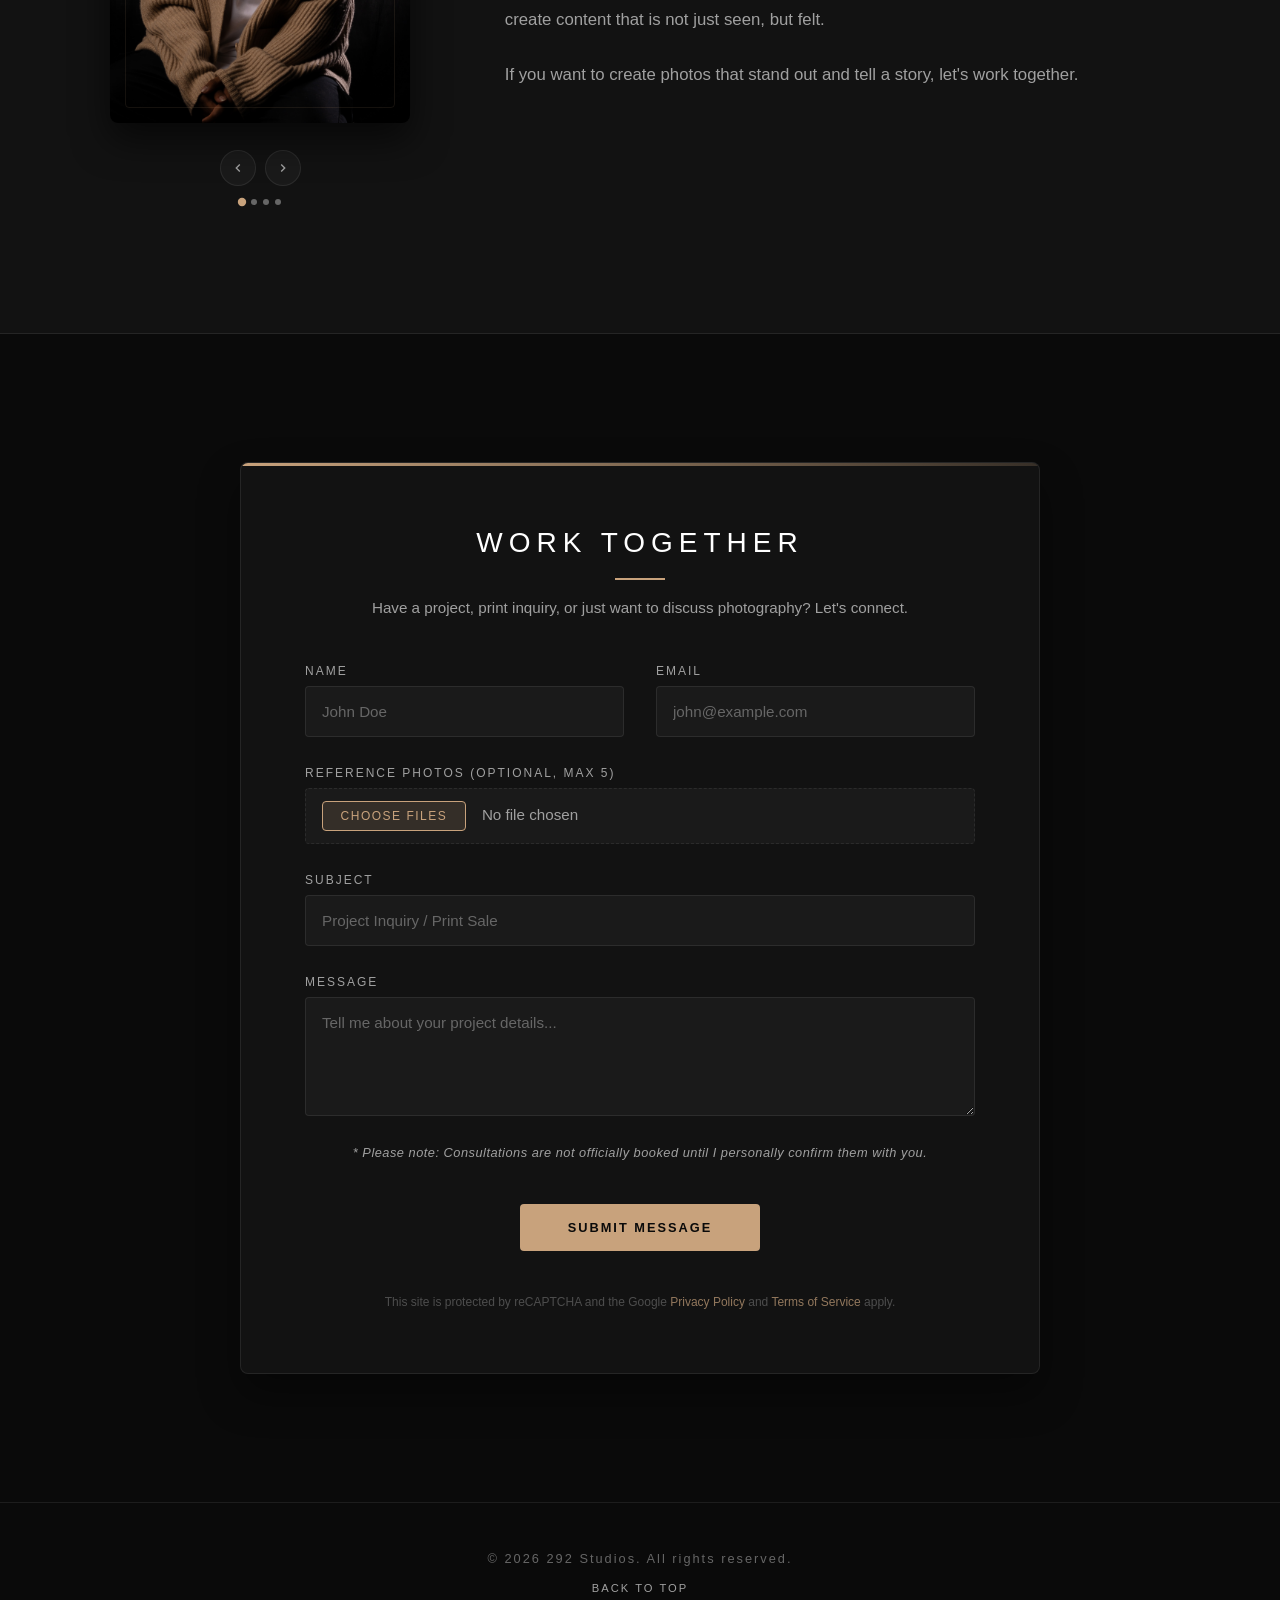
==== commit 11dc0738: "Update contact form: replace date/time with reference photos upload and sync pricing packages" ====
--- a/index.html
+++ b/index.html
@@ -245,17 +245,10 @@
                             <span class="error-msg" id="error-email">Please enter a valid email address</span>
                         </div>
                     </div>
-                    <div class="form-grid">
-                        <div class="form-group">
-                            <label for="contact-date">Preferred Date</label>
-                            <input type="date" id="contact-date" name="date" required>
-                            <span class="error-msg" id="error-date">Please select a preferred date</span>
-                        </div>
-                        <div class="form-group">
-                            <label for="contact-time">Preferred Time</label>
-                            <input type="time" id="contact-time" name="time" required>
-                            <span class="error-msg" id="error-time">Please select a preferred time</span>
-                        </div>
+                    <div class="form-group">
+                        <label for="contact-photos">Reference Photos (Optional, max 5)</label>
+                        <input type="file" id="contact-photos" name="photos" accept="image/*" multiple>
+                        <span class="error-msg" id="error-photos">You can upload a maximum of 5 photos</span>
                     </div>
                     <div class="form-group">
                         <label for="contact-subject">Subject</label>
--- a/styles.css
+++ b/styles.css
@@ -871,6 +871,40 @@
 .form-group input[type="date"]::-webkit-calendar-picker-indicator:hover,
 .form-group input[type="time"]::-webkit-calendar-picker-indicator:hover {
     opacity: 1;
+}
+
+/* File input custom styling */
+.form-group input[type="file"] {
+    padding: 0.75rem 1rem;
+    cursor: pointer;
+    background: var(--bg-tertiary);
+    border: 1px dashed var(--border-color);
+    border-radius: 4px;
+    color: var(--text-secondary);
+}
+
+.form-group input[type="file"]:hover {
+    border-color: var(--accent-gold);
+}
+
+.form-group input[type="file"]::file-selector-button {
+    background: rgba(200, 162, 124, 0.15);
+    color: var(--accent-gold);
+    border: 1px solid var(--accent-gold);
+    border-radius: 4px;
+    padding: 0.45rem 1.1rem;
+    font-family: var(--font-heading);
+    font-size: 0.75rem;
+    letter-spacing: 1.5px;
+    text-transform: uppercase;
+    cursor: pointer;
+    margin-right: 1rem;
+    transition: var(--transition-fast);
+}
+
+.form-group input[type="file"]::file-selector-button:hover {
+    background: var(--accent-gold);
+    color: var(--bg-primary);
 }
 
 .form-group input:focus,
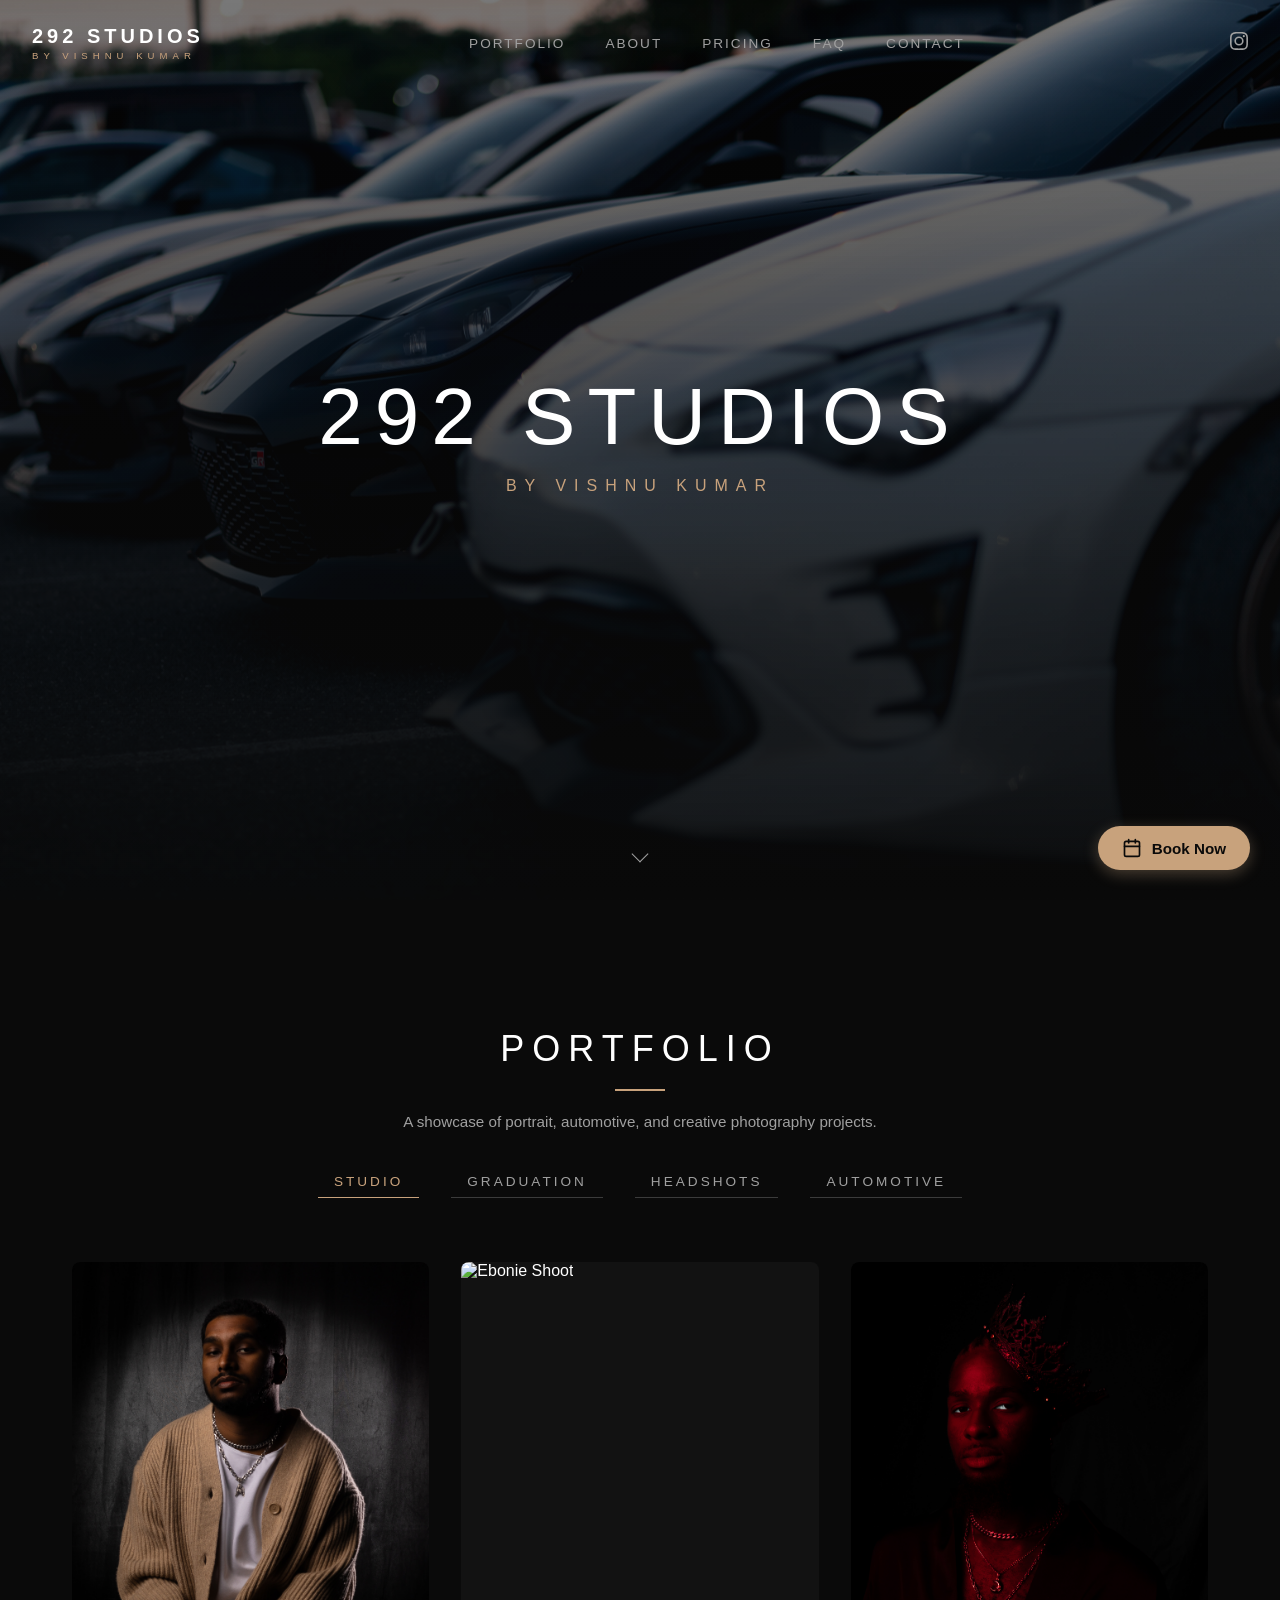
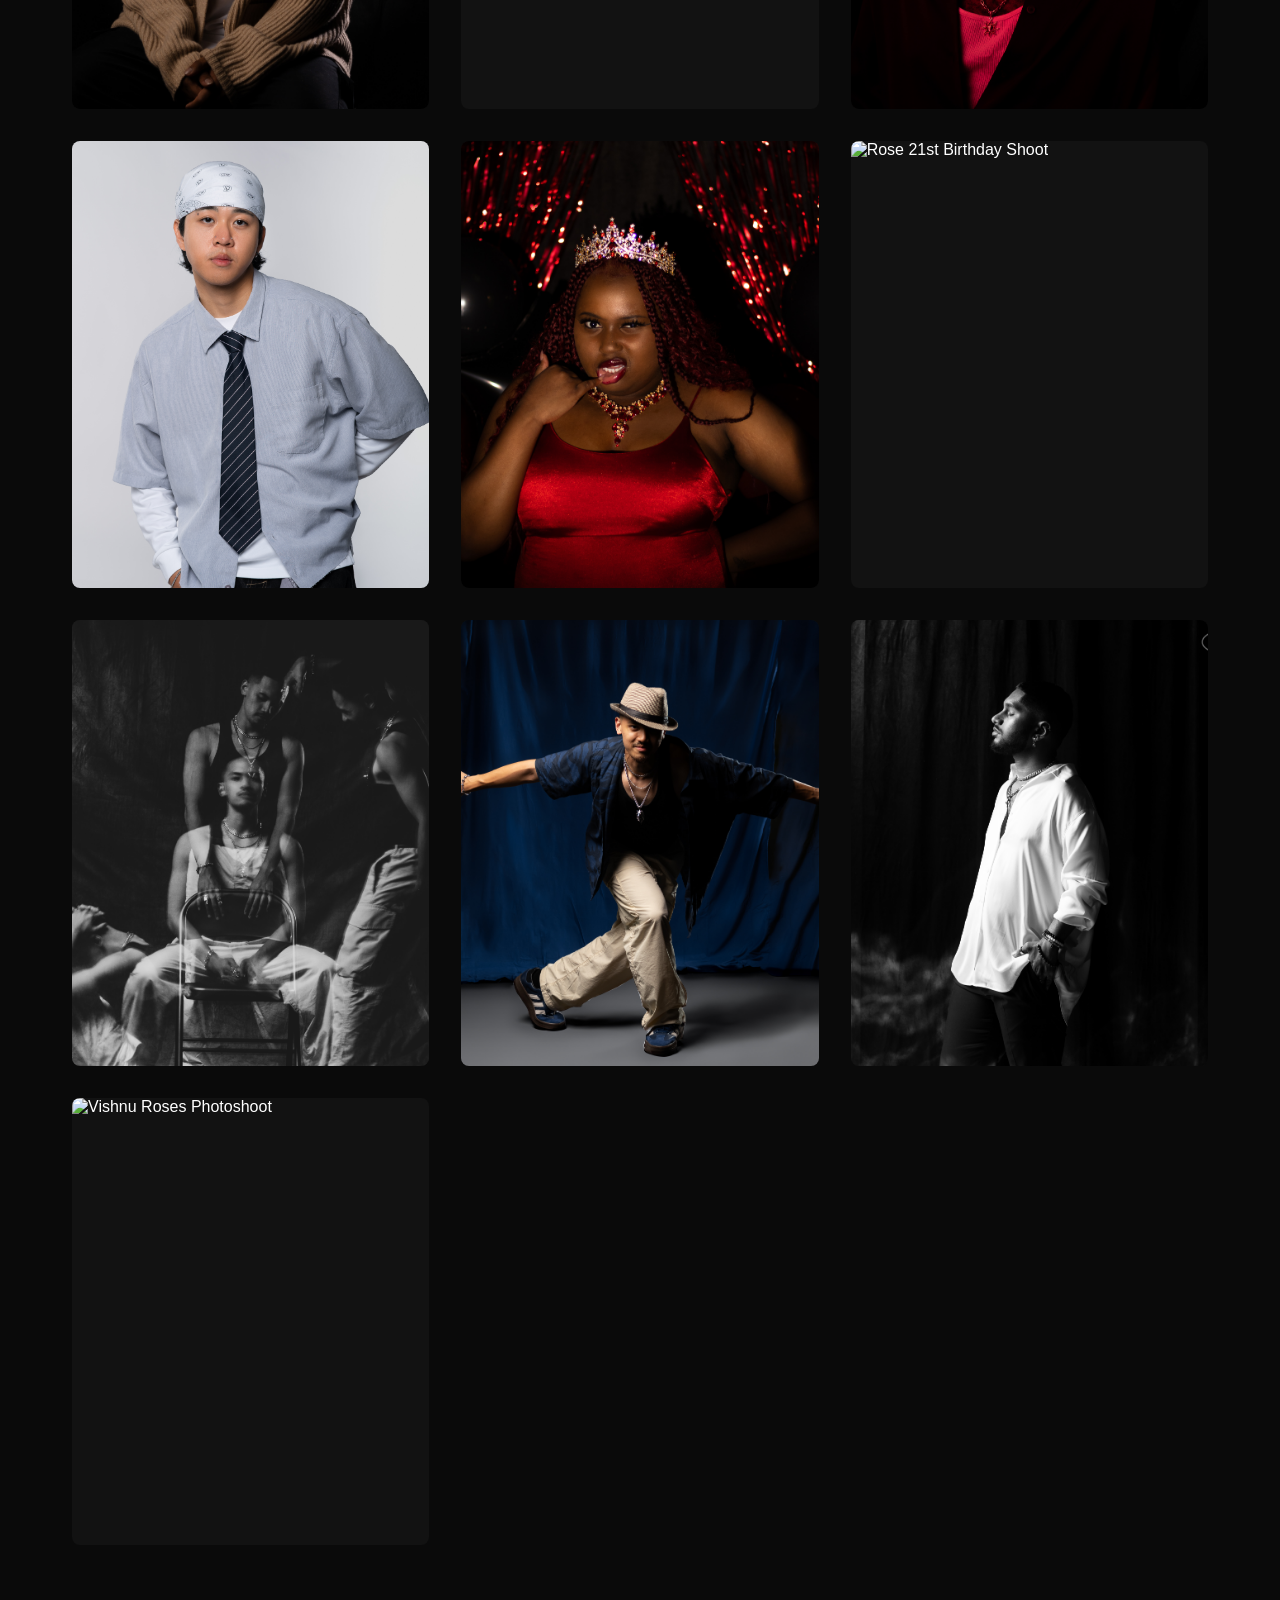
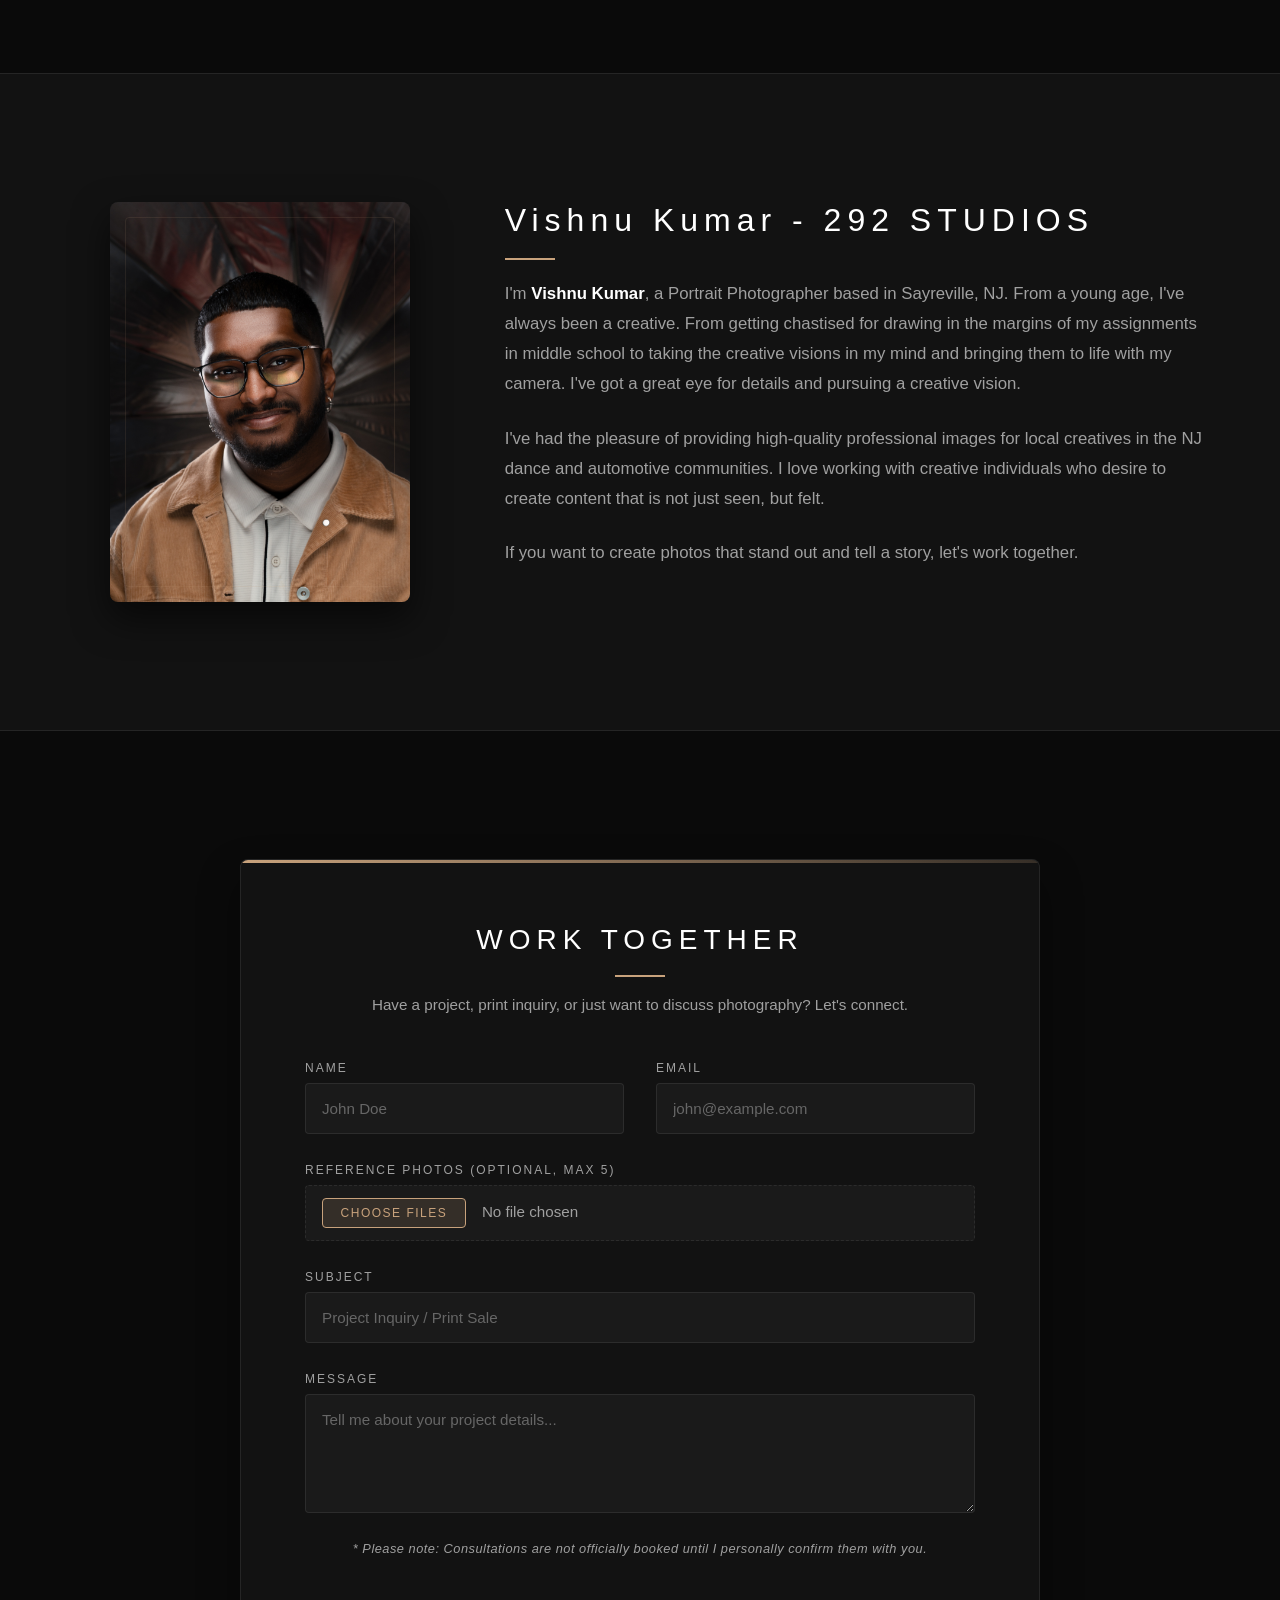
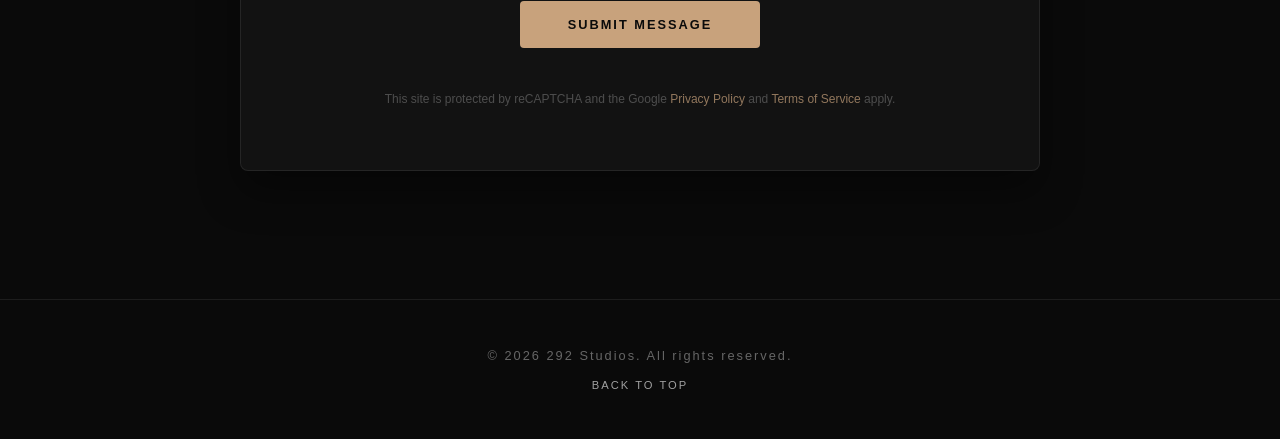
==== commit aa092a96: "Update about section with new headshot, move previous about photos to Studio, and update portfolio l" ====
--- a/index.html
+++ b/index.html
@@ -176,7 +176,7 @@
                 <div class="about-img-col reveal-on-scroll">
                     <div class="about-carousel">
                         <div class="about-img-frame">
-                            <img src="images/photo1.jpg" alt="Studio portrait" class="about-profile-img" id="about-carousel-img" draggable="false">
+                            <img src="images/Photos/headshots/Vishnu/cover-DSC08731-Edit.jpg" alt="Vishnu Kumar - Portrait Photographer" class="about-profile-img" id="about-carousel-img" draggable="false">
                             <div class="carousel-fade-overlay" id="carousel-fade"></div>
                         </div>
                         <div class="carousel-controls">
@@ -327,7 +327,7 @@
 
     <!-- Script -->
     <script src="https://cdn.jsdelivr.net/npm/flatpickr"></script>
-    <script src="portfolio-data.js?v=2"></script>
-    <script src="script.js"></script>
+    <script src="portfolio-data.js?v=3"></script>
+    <script src="script.js?v=3"></script>
 </body>
 </html>
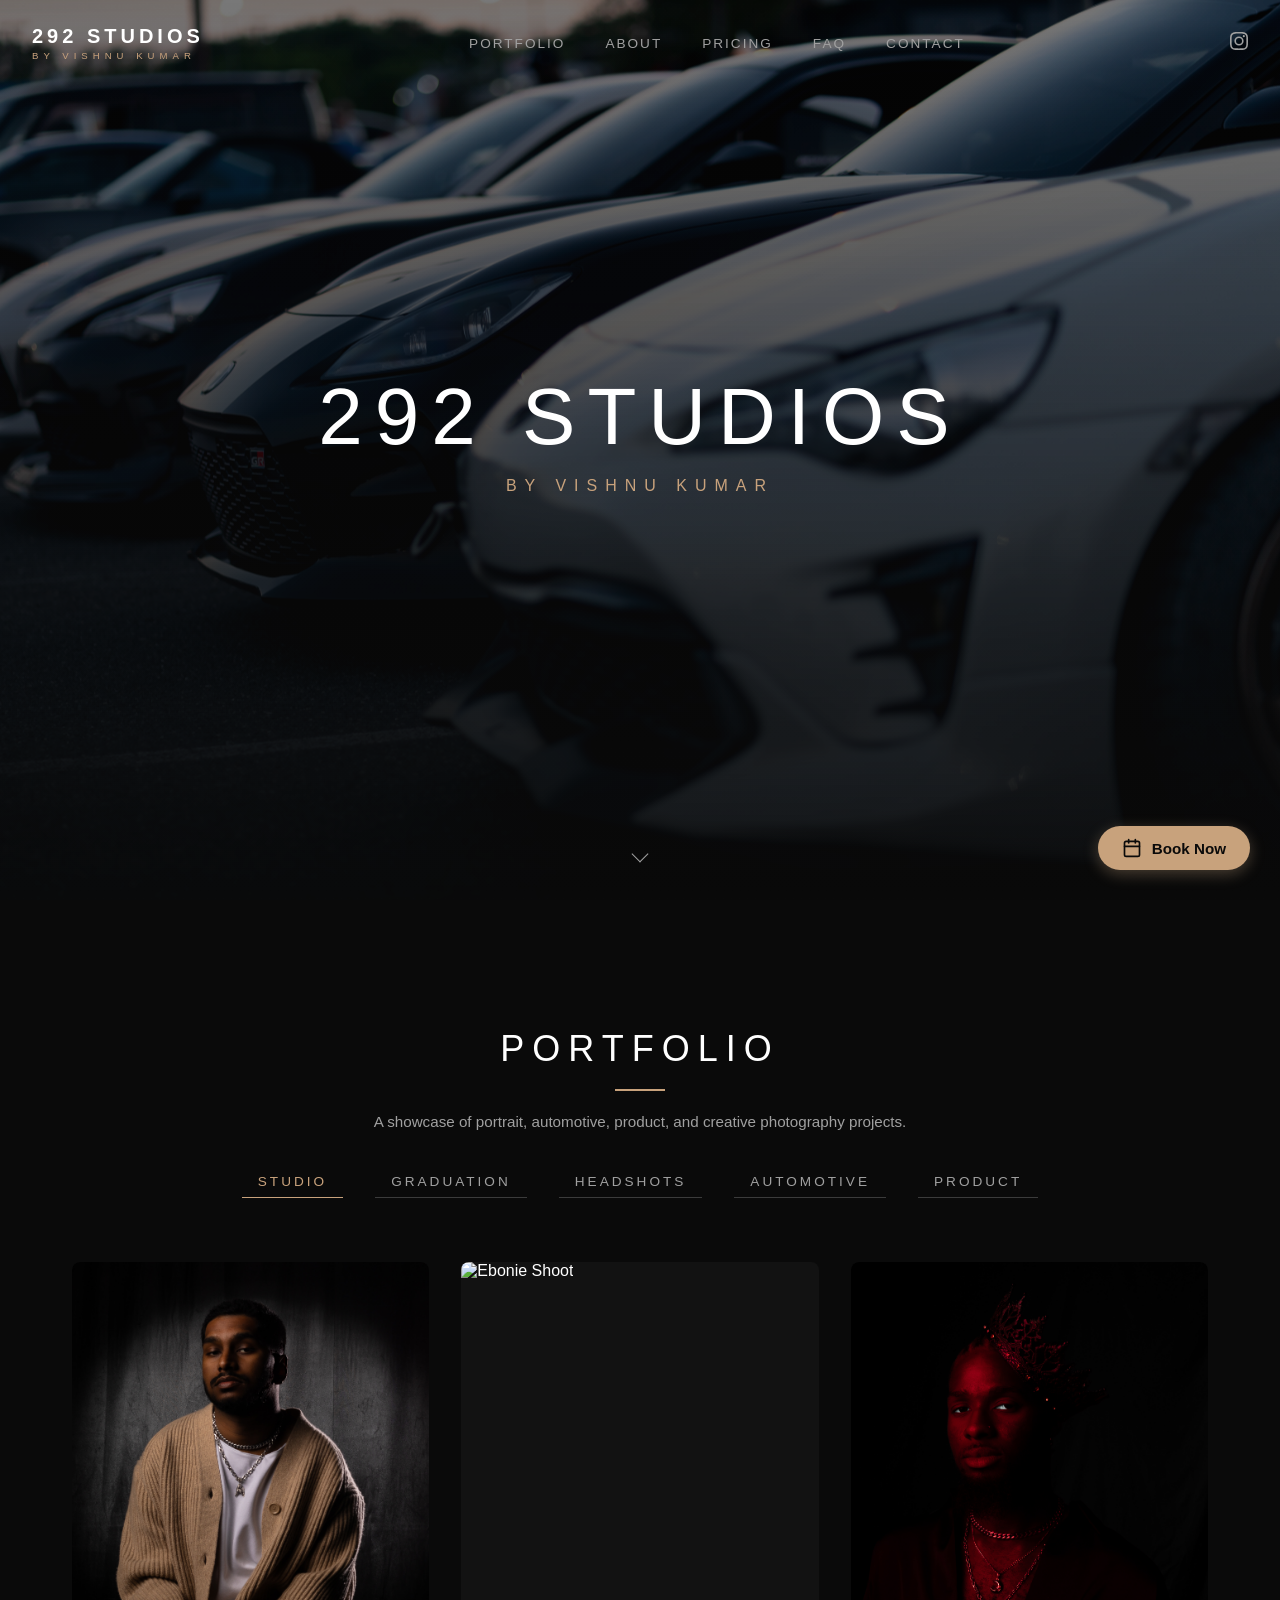
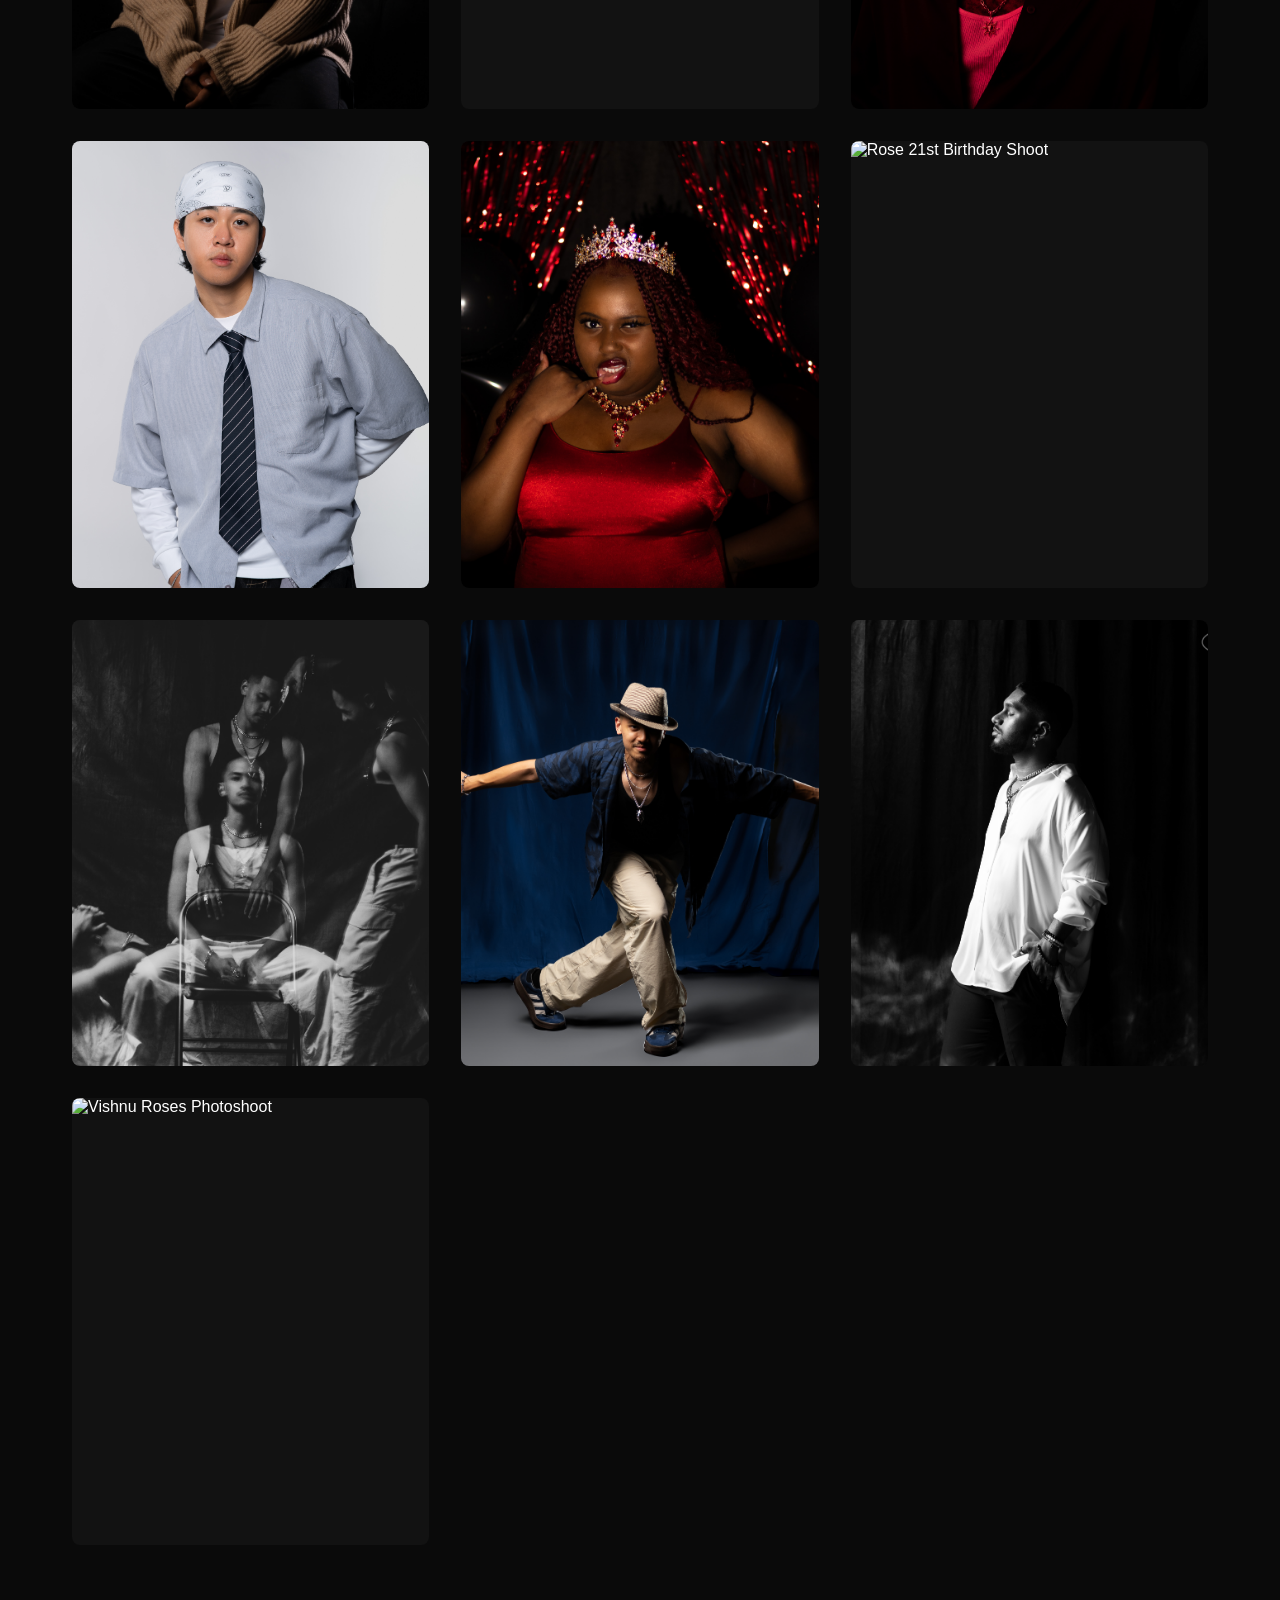
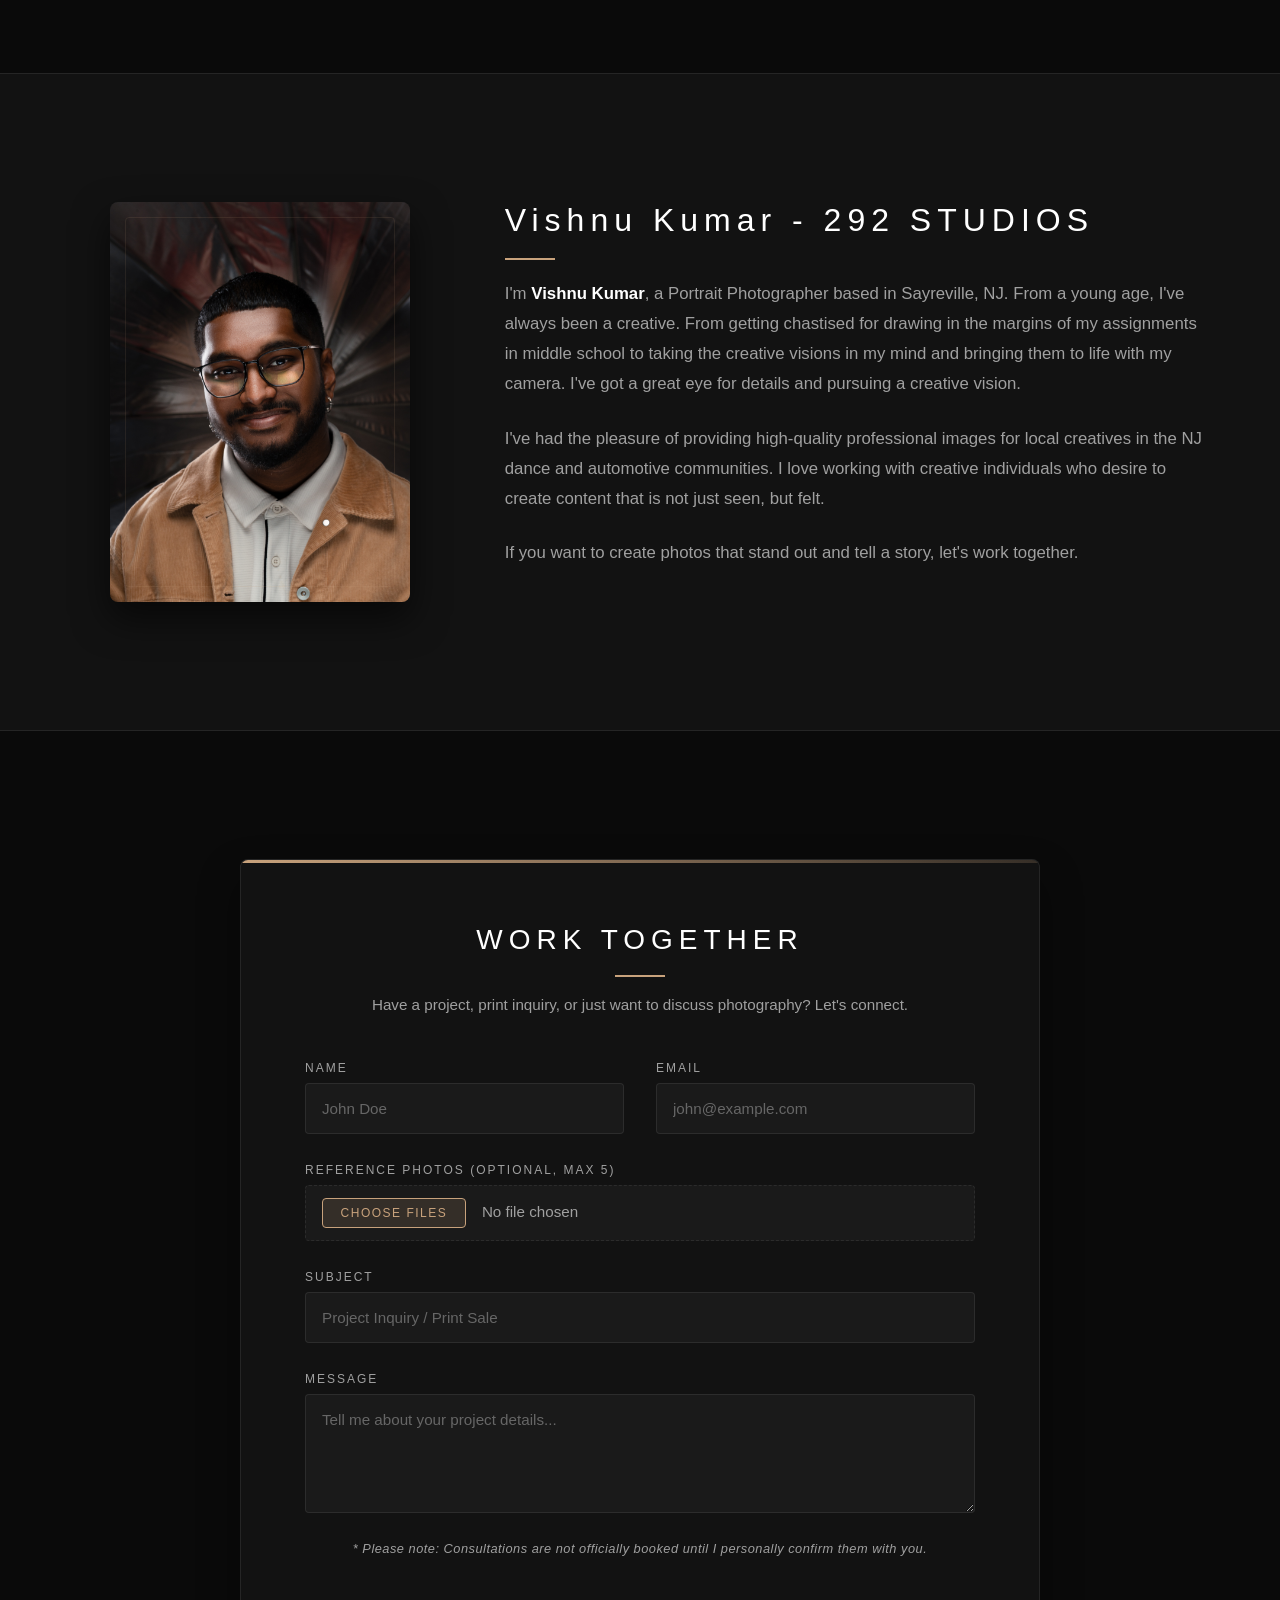
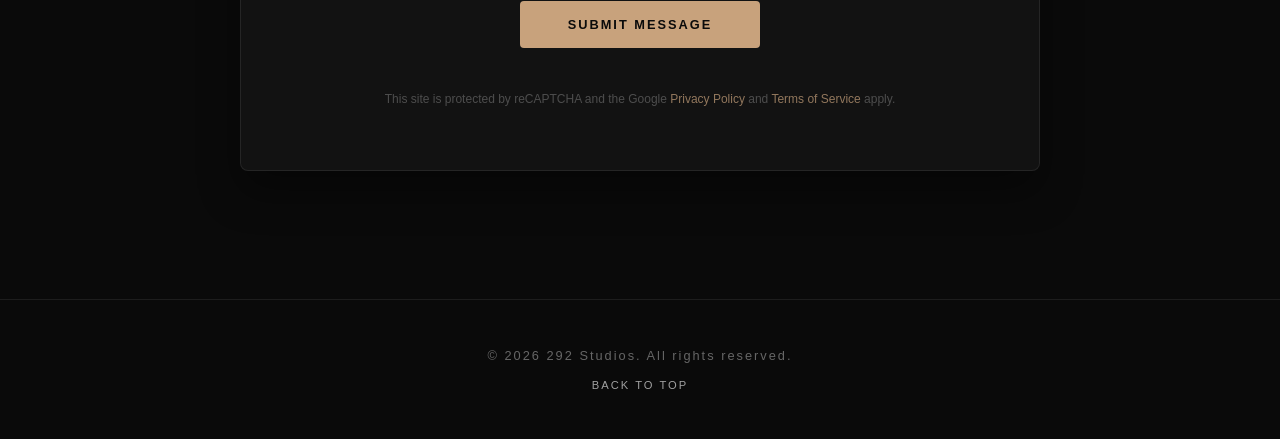
==== commit bcdc871a: "feat: add Product section with Onitsuka Tigers shoot, rename about me shoot to Vishnu, and bump cach" ====
--- a/index.html
+++ b/index.html
@@ -32,7 +32,7 @@
       "@context": "https://schema.org",
       "@type": "LocalBusiness",
       "name": "292 STUDIOS",
-      "image": "https://292studios.com/images/Photos/about%20me/cover-IMG_5224-Edit.jpg",
+      "image": "https://292studios.com/images/Photos/Studio/Vishnu/cover-IMG_5224-Edit.jpg",
       "@id": "https://292studios.com/#localbusiness",
       "url": "https://292studios.com",
       "telephone": "",
@@ -149,13 +149,14 @@
             <div class="section-header reveal-on-scroll">
                 <h2 class="section-title">PORTFOLIO</h2>
                 <div class="title-underline"></div>
-                <p class="section-desc">A showcase of portrait, automotive, and creative photography projects.</p>
+                <p class="section-desc">A showcase of portrait, automotive, product, and creative photography projects.</p>
                 
                 <div class="gallery-tabs">
                     <button class="tab-btn active" data-tab="Studio">Studio</button>
                     <button class="tab-btn" data-tab="Graduation">Graduation</button>
                     <button class="tab-btn" data-tab="headshots">Headshots</button>
                     <button class="tab-btn" data-tab="Automotive">Automotive</button>
+                    <button class="tab-btn" data-tab="Product">Product</button>
                 </div>
             </div>
 
@@ -327,7 +328,7 @@
 
     <!-- Script -->
     <script src="https://cdn.jsdelivr.net/npm/flatpickr"></script>
-    <script src="portfolio-data.js?v=3"></script>
-    <script src="script.js?v=3"></script>
+    <script src="portfolio-data.js?v=4"></script>
+    <script src="script.js?v=4"></script>
 </body>
 </html>
